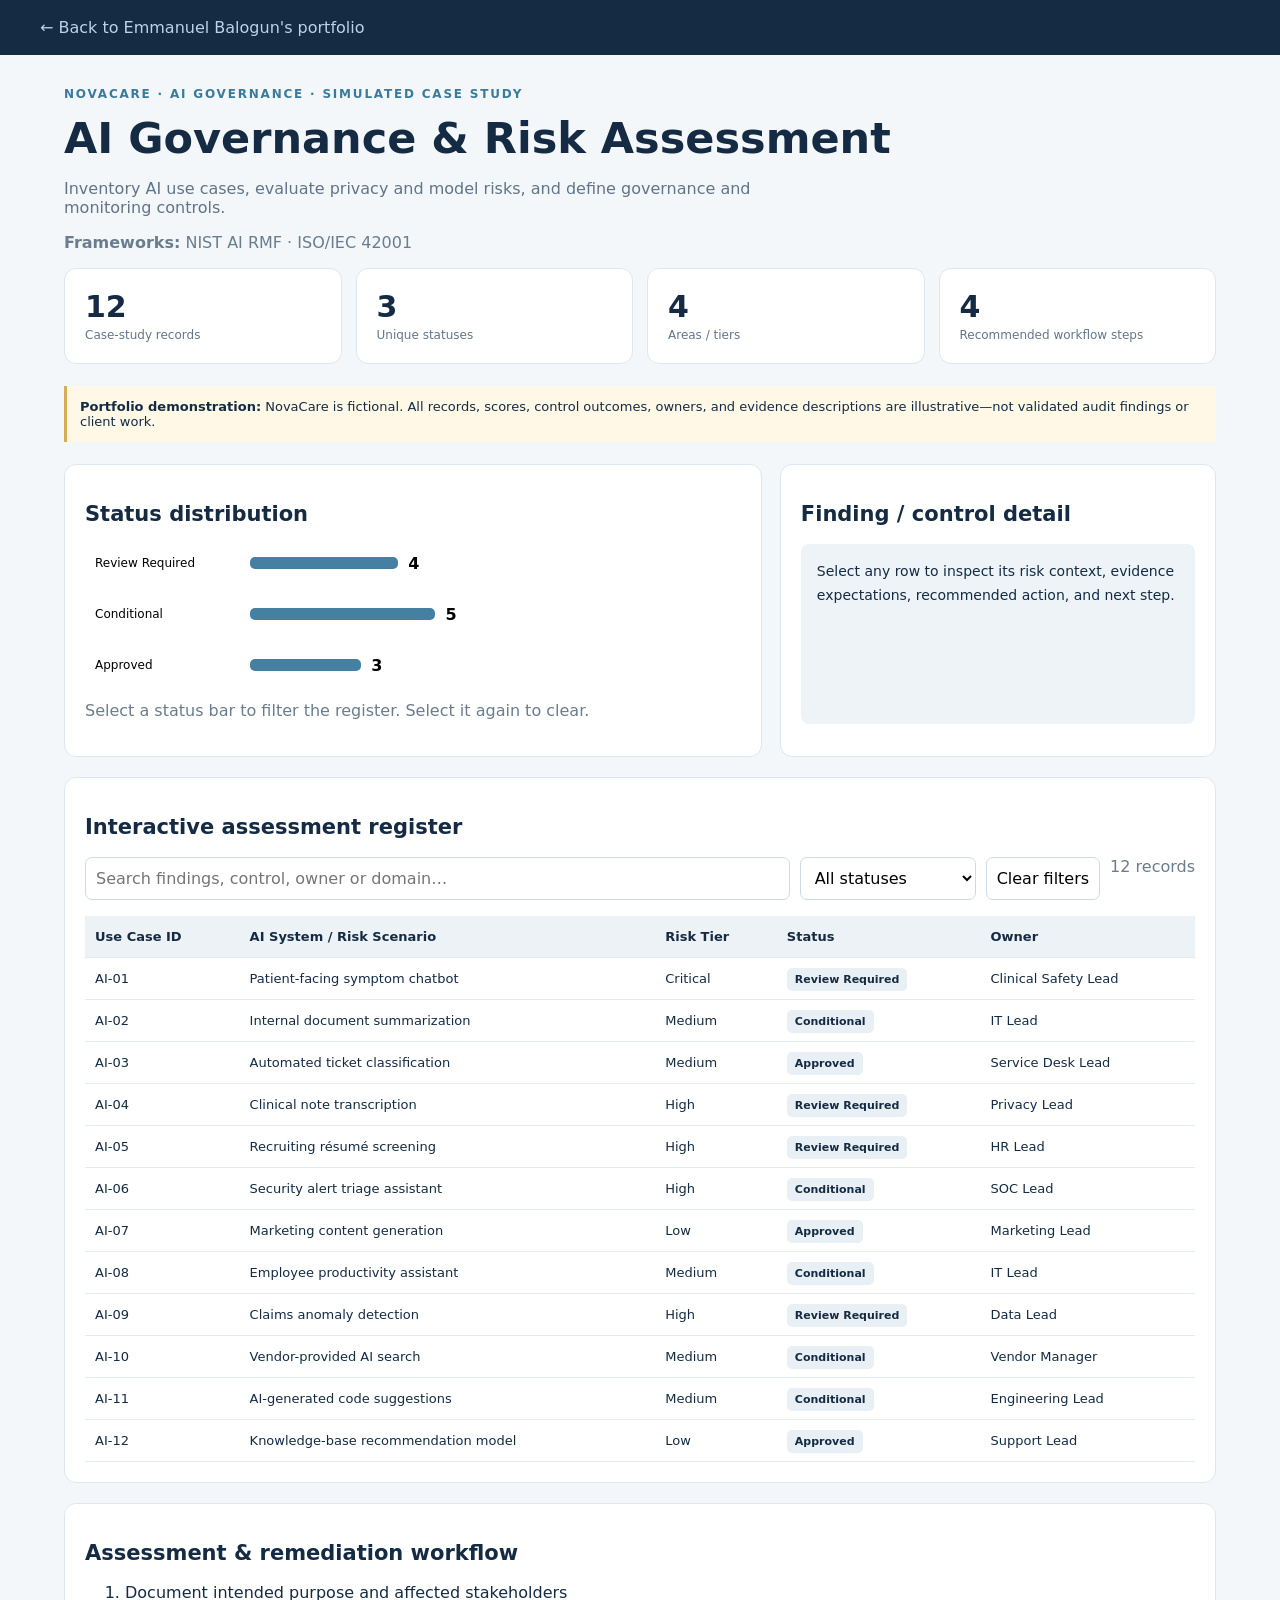
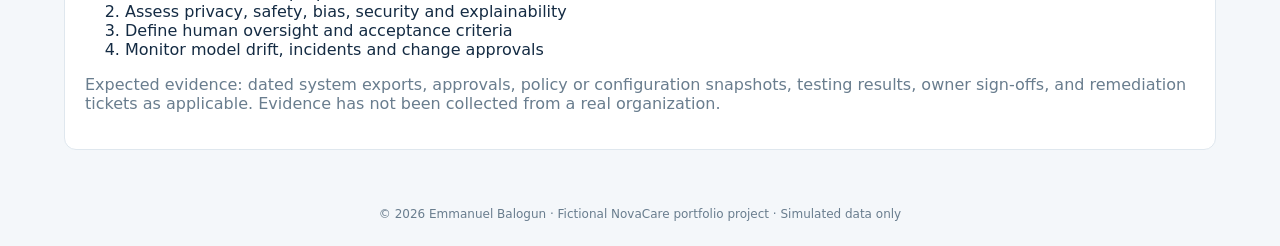
==== projects/ai-governance/index.html @ c5e665b7 "Add interactive NovaCare AI Governance & Risk Assessment case-study dashboard" ====
<!doctype html><html lang="en"><head><meta charset="utf-8"><meta name="viewport" content="width=device-width,initial-scale=1"><title>AI Governance &amp; Risk Assessment | NovaCare GRC</title><style>:root{font-family:system-ui,-apple-system,Segoe UI,sans-serif;color:#142b43;background:#f4f7fa}*{box-sizing:border-box}body{margin:0}header{background:#142b43;color:white;padding:18px max(24px,calc((100vw - 1200px)/2))}header a{color:#b8d4e8;text-decoration:none}main{max-width:1200px;margin:auto;padding:32px 24px}.eyebrow{color:#397b9c;font-size:12px;letter-spacing:.15em;font-weight:800}h1{font-size:clamp(28px,4vw,43px);margin:12px 0}h2{font-size:21px}.lead{color:#617488;max-width:750px}.grid{display:grid;grid-template-columns:repeat(4,1fr);gap:14px}.metric,.panel{background:white;border:1px solid #dfe7ee;border-radius:12px;padding:20px}.metric b{font-size:30px;display:block}.metric span{font-size:12px;color:#637689}.layout{display:grid;grid-template-columns:1.6fr 1fr;gap:18px;margin:20px 0}.toolbar{display:flex;flex-wrap:wrap;gap:10px;margin:16px 0}input,select,button{font:inherit;border:1px solid #cedae4;border-radius:7px;padding:10px;background:white}input{flex:1;min-width:200px}button{cursor:pointer}button:hover{background:#edf4f8}.bar{display:flex;align-items:center;gap:10px;margin:12px 0}.bar span{width:145px;font-size:12px}.bar i{height:12px;display:block;background:#457fa2;border-radius:5px}.detail{background:#edf3f7;padding:16px;border-radius:8px;min-height:180px;font-size:14px;line-height:1.7}.note{background:#fff8e7;border-left:3px solid #d7ac57;padding:13px;margin:22px 0;font-size:13px}table{width:100%;border-collapse:collapse;background:white;font-size:13px}td,th{padding:13px 10px;text-align:left;border-bottom:1px solid #e4ebf0}th{background:#edf2f6}tr{cursor:pointer}tr:hover{background:#f4f8fa}.tag{background:#e8eff5;padding:5px 8px;border-radius:5px;font-weight:650;font-size:11px}.muted{color:#697d8e}footer{text-align:center;padding:25px;color:#697d8e;font-size:12px}@media(max-width:850px){.layout{grid-template-columns:1fr}.grid{grid-template-columns:repeat(2,1fr)}table{display:block;overflow-x:auto}}</style></head><body><header><a href="../../">← Back to Emmanuel Balogun's portfolio</a></header><main><div class="eyebrow">NOVACARE · AI GOVERNANCE · SIMULATED CASE STUDY</div><h1>AI Governance &amp; Risk Assessment</h1><p class="lead">Inventory AI use cases, evaluate privacy and model risks, and define governance and monitoring controls.</p><p class="muted"><strong>Frameworks:</strong> NIST AI RMF · ISO/IEC 42001</p><div class="grid"><div class="metric"><b>12</b><span>Case-study records</span></div><div class="metric"><b id="countstatus">—</b><span>Unique statuses</span></div><div class="metric"><b>4</b><span>Areas / tiers</span></div><div class="metric"><b>4</b><span>Recommended workflow steps</span></div></div><div class="note"><strong>Portfolio demonstration:</strong> NovaCare is fictional. All records, scores, control outcomes, owners, and evidence descriptions are illustrative—not validated audit findings or client work.</div><div class="layout"><section class="panel"><h2>Status distribution</h2><div id="bars"></div><p class="muted">Select a status bar to filter the register. Select it again to clear.</p></section><section class="panel"><h2>Finding / control detail</h2><div class="detail" id="detail">Select any row to inspect its risk context, evidence expectations, recommended action, and next step.</div></section></div><section class="panel"><h2>Interactive assessment register</h2><div class="toolbar"><input id="search" aria-label="Search register" placeholder="Search findings, control, owner or domain…"><select id="status"><option value="">All statuses</option></select><button id="reset">Clear filters</button><span class="muted" id="count"></span></div><div style="overflow:auto"><table><thead><tr><th>Use Case ID</th><th>AI System / Risk Scenario</th><th>Risk Tier</th><th>Status</th><th>Owner</th></tr></thead><tbody id="rows"></tbody></table></div></section><section class="panel" style="margin-top:20px"><h2>Assessment & remediation workflow</h2><ol><li>Document intended purpose and affected stakeholders</li><li>Assess privacy, safety, bias, security and explainability</li><li>Define human oversight and acceptance criteria</li><li>Monitor model drift, incidents and change approvals</li></ol><p class="muted">Expected evidence: dated system exports, approvals, policy or configuration snapshots, testing results, owner sign-offs, and remediation tickets as applicable. Evidence has not been collected from a real organization.</p></section></main><footer>© 2026 Emmanuel Balogun · Fictional NovaCare portfolio project · Simulated data only</footer><script>const data=[["AI-01","Patient-facing symptom chatbot","Critical","Review Required","Clinical Safety Lead"],["AI-02","Internal document summarization","Medium","Conditional","IT Lead"],["AI-03","Automated ticket classification","Medium","Approved","Service Desk Lead"],["AI-04","Clinical note transcription","High","Review Required","Privacy Lead"],["AI-05","Recruiting résumé screening","High","Review Required","HR Lead"],["AI-06","Security alert triage assistant","High","Conditional","SOC Lead"],["AI-07","Marketing content generation","Low","Approved","Marketing Lead"],["AI-08","Employee productivity assistant","Medium","Conditional","IT Lead"],["AI-09","Claims anomaly detection","High","Review Required","Data Lead"],["AI-10","Vendor-provided AI search","Medium","Conditional","Vendor Manager"],["AI-11","AI-generated code suggestions","Medium","Conditional","Engineering Lead"],["AI-12","Knowledge-base recommendation model","Low","Approved","Support Lead"]];let active="";const statuses=[...new Set(data.map(r=>r[3]))];const sel=document.getElementById("status");statuses.forEach(s=>{let o=document.createElement("option");o.value=s;o.textContent=s;sel.appendChild(o)});document.getElementById("countstatus").textContent=statuses.length;function render(){let bars=document.getElementById("bars");bars.innerHTML="";statuses.forEach(s=>{let n=data.filter(r=>r[3]===s).length;let d=document.createElement("button");d.className="bar";d.style.cssText="border:0;width:100%;text-align:left;background:"+(active===s?"#e5f2fa":"transparent");d.innerHTML="<span>"+s+"</span><i style='width:"+Math.max(15,n/data.length*70)+"%'></i><strong>"+n+"</strong>";d.onclick=()=>{active=active===s?"":s;sel.value=active;render()};bars.appendChild(d)});let q=document.getElementById("search").value.toLowerCase(),status=sel.value;let filtered=data.filter(r=>(!status||r[3]===status)&&r.join(" ").toLowerCase().includes(q));const body=document.getElementById("rows");body.innerHTML="";filtered.forEach(r=>{let tr=document.createElement("tr");tr.innerHTML=r.map((v,i)=>"<td>"+(i===3?"<span class=tag>"+v+"</span>":v)+"</td>").join("");tr.onclick=()=>{document.getElementById("detail").innerHTML="<h3>"+r[0]+" · "+r[1]+"</h3><p><b>Domain / tier:</b> "+r[2]+"</p><p><b>Status:</b> "+r[3]+"</p><p><b>Accountable owner:</b> "+r[4]+"</p><p><b>Assessment focus:</b> Evaluate design and operating effectiveness, business impact, and remediation priority.</p><p><b>Expected evidence:</b> Approved records, system exports, test results and dated owner sign-off.</p><p><b>Next step:</b> Assign a documented corrective action, target date and validation test.</p>";document.getElementById("detail").scrollIntoView({behavior:"smooth",block:"center"})};body.appendChild(tr)});document.getElementById("count").textContent=filtered.length+" records"}sel.onchange=()=>{active=sel.value;render()};document.getElementById("search").oninput=render;document.getElementById("reset").onclick=()=>{active="";sel.value="";document.getElementById("search").value="";render()};render();</script></body></html>
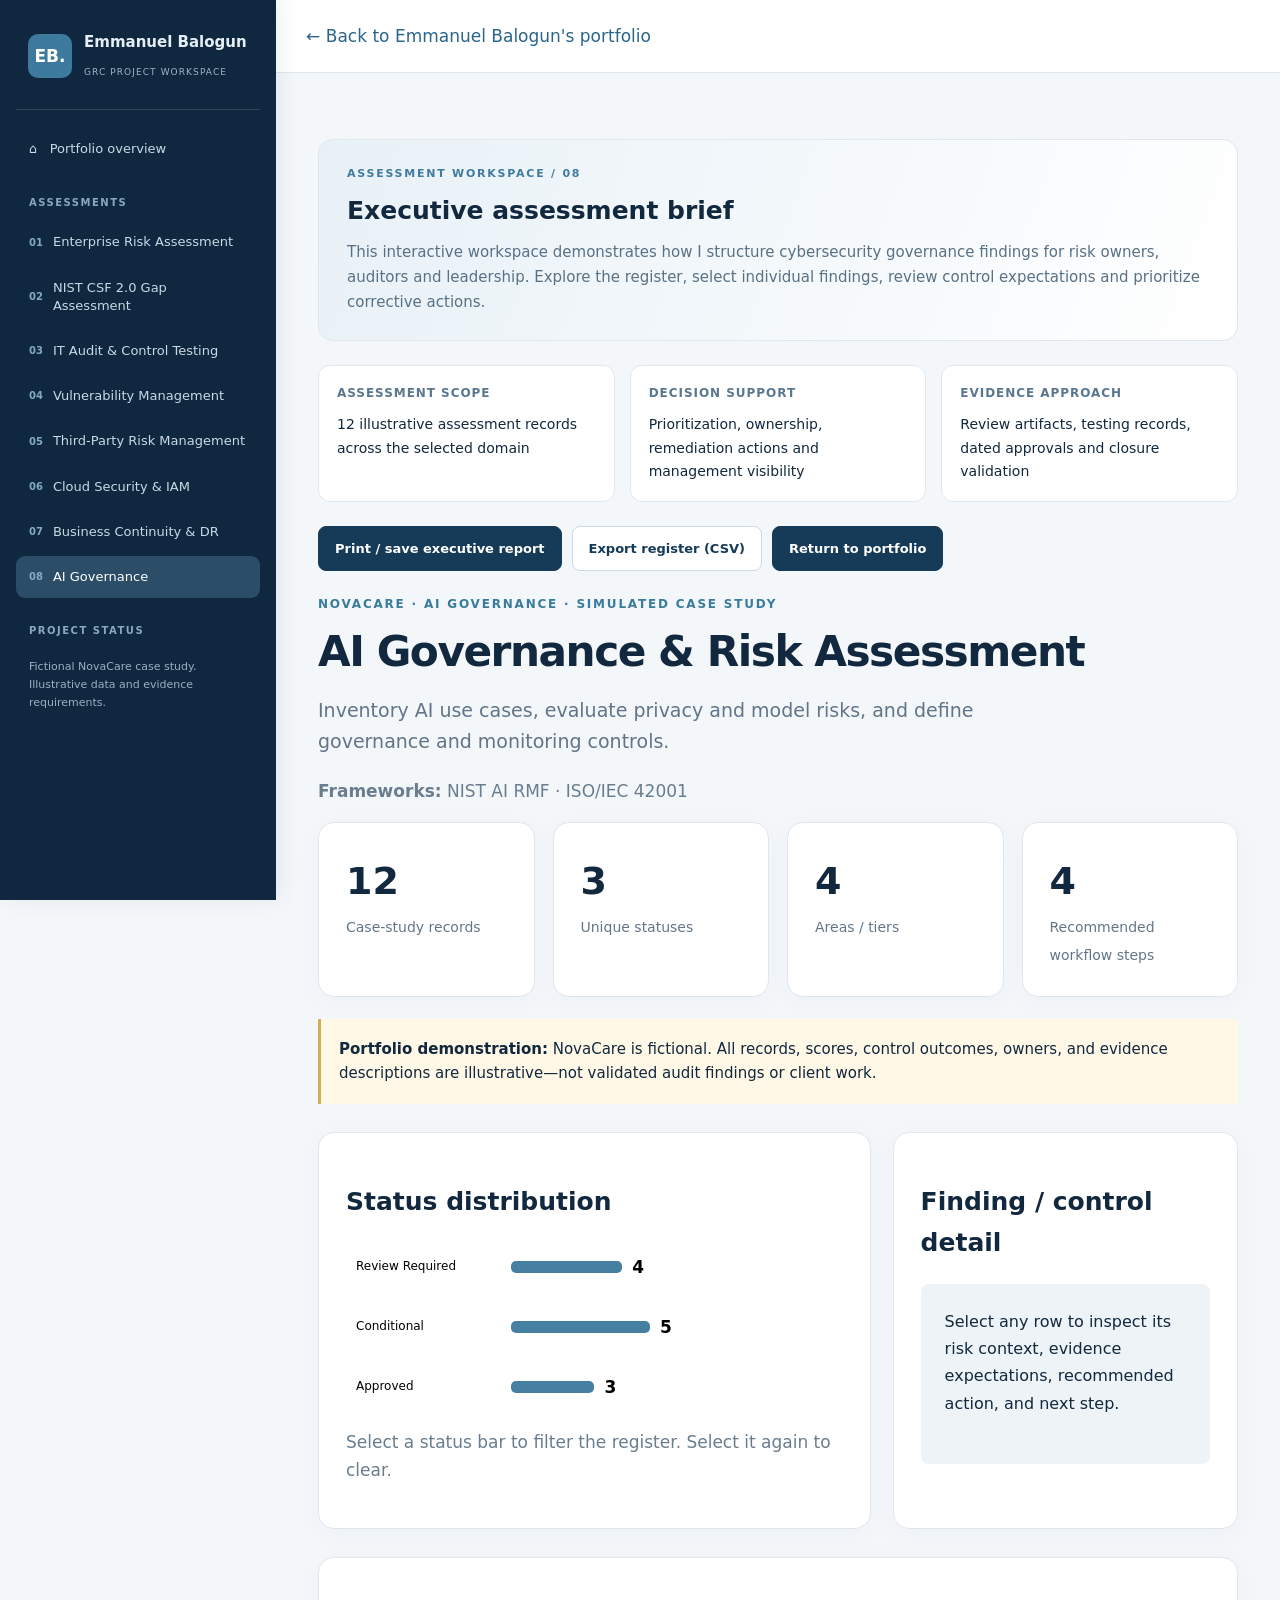
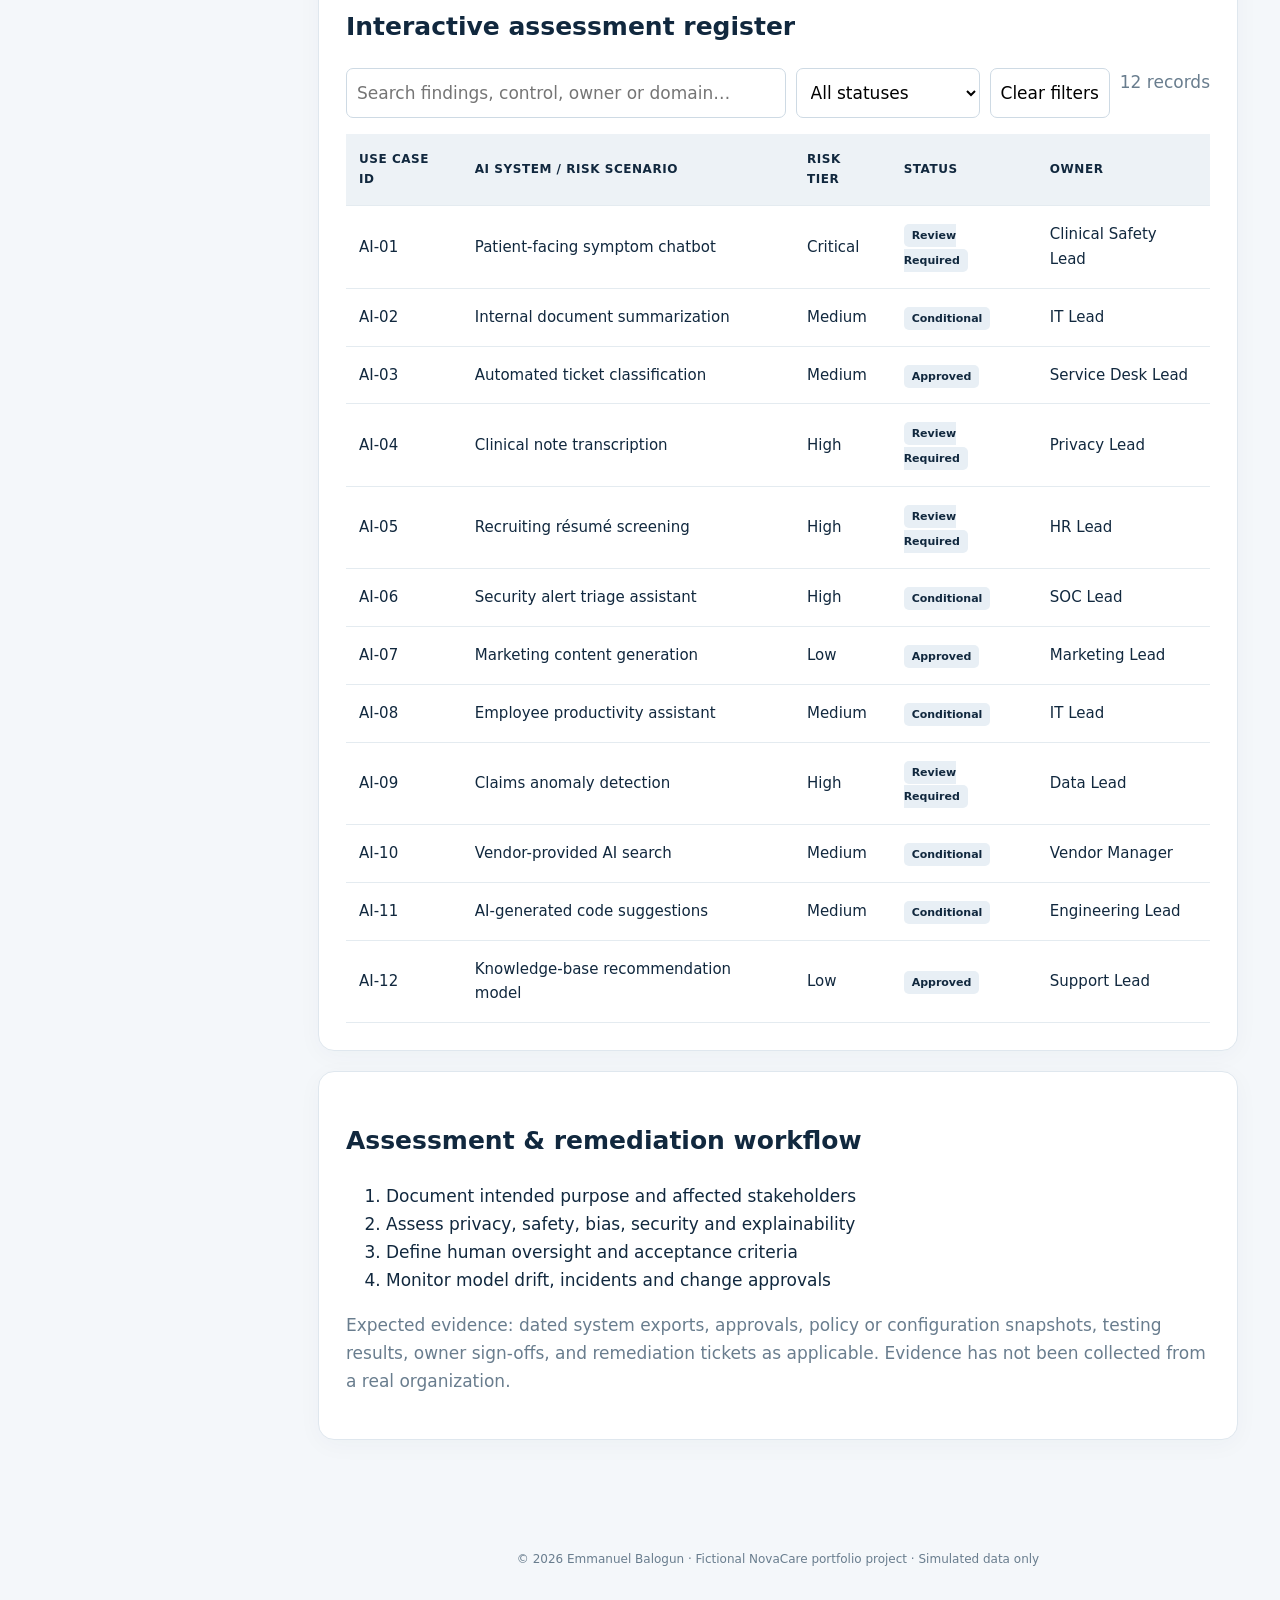
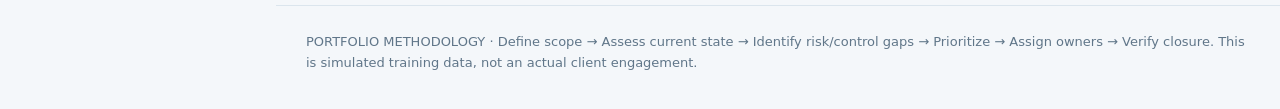
==== commit 9c75b17a: "Upgrade AI Governance with executive sidebar, reporting, and CSV export" ====
--- a/projects/ai-governance/index.html
+++ b/projects/ai-governance/index.html
@@ -1 +1 @@
-<!doctype html><html lang="en"><head><meta charset="utf-8"><meta name="viewport" content="width=device-width,initial-scale=1"><title>AI Governance &amp; Risk Assessment | NovaCare GRC</title><style>:root{font-family:system-ui,-apple-system,Segoe UI,sans-serif;color:#142b43;background:#f4f7fa}*{box-sizing:border-box}body{margin:0}header{background:#142b43;color:white;padding:18px max(24px,calc((100vw - 1200px)/2))}header a{color:#b8d4e8;text-decoration:none}main{max-width:1200px;margin:auto;padding:32px 24px}.eyebrow{color:#397b9c;font-size:12px;letter-spacing:.15em;font-weight:800}h1{font-size:clamp(28px,4vw,43px);margin:12px 0}h2{font-size:21px}.lead{color:#617488;max-width:750px}.grid{display:grid;grid-template-columns:repeat(4,1fr);gap:14px}.metric,.panel{background:white;border:1px solid #dfe7ee;border-radius:12px;padding:20px}.metric b{font-size:30px;display:block}.metric span{font-size:12px;color:#637689}.layout{display:grid;grid-template-columns:1.6fr 1fr;gap:18px;margin:20px 0}.toolbar{display:flex;flex-wrap:wrap;gap:10px;margin:16px 0}input,select,button{font:inherit;border:1px solid #cedae4;border-radius:7px;padding:10px;background:white}input{flex:1;min-width:200px}button{cursor:pointer}button:hover{background:#edf4f8}.bar{display:flex;align-items:center;gap:10px;margin:12px 0}.bar span{width:145px;font-size:12px}.bar i{height:12px;display:block;background:#457fa2;border-radius:5px}.detail{background:#edf3f7;padding:16px;border-radius:8px;min-height:180px;font-size:14px;line-height:1.7}.note{background:#fff8e7;border-left:3px solid #d7ac57;padding:13px;margin:22px 0;font-size:13px}table{width:100%;border-collapse:collapse;background:white;font-size:13px}td,th{padding:13px 10px;text-align:left;border-bottom:1px solid #e4ebf0}th{background:#edf2f6}tr{cursor:pointer}tr:hover{background:#f4f8fa}.tag{background:#e8eff5;padding:5px 8px;border-radius:5px;font-weight:650;font-size:11px}.muted{color:#697d8e}footer{text-align:center;padding:25px;color:#697d8e;font-size:12px}@media(max-width:850px){.layout{grid-template-columns:1fr}.grid{grid-template-columns:repeat(2,1fr)}table{display:block;overflow-x:auto}}</style></head><body><header><a href="../../">← Back to Emmanuel Balogun's portfolio</a></header><main><div class="eyebrow">NOVACARE · AI GOVERNANCE · SIMULATED CASE STUDY</div><h1>AI Governance &amp; Risk Assessment</h1><p class="lead">Inventory AI use cases, evaluate privacy and model risks, and define governance and monitoring controls.</p><p class="muted"><strong>Frameworks:</strong> NIST AI RMF · ISO/IEC 42001</p><div class="grid"><div class="metric"><b>12</b><span>Case-study records</span></div><div class="metric"><b id="countstatus">—</b><span>Unique statuses</span></div><div class="metric"><b>4</b><span>Areas / tiers</span></div><div class="metric"><b>4</b><span>Recommended workflow steps</span></div></div><div class="note"><strong>Portfolio demonstration:</strong> NovaCare is fictional. All records, scores, control outcomes, owners, and evidence descriptions are illustrative—not validated audit findings or client work.</div><div class="layout"><section class="panel"><h2>Status distribution</h2><div id="bars"></div><p class="muted">Select a status bar to filter the register. Select it again to clear.</p></section><section class="panel"><h2>Finding / control detail</h2><div class="detail" id="detail">Select any row to inspect its risk context, evidence expectations, recommended action, and next step.</div></section></div><section class="panel"><h2>Interactive assessment register</h2><div class="toolbar"><input id="search" aria-label="Search register" placeholder="Search findings, control, owner or domain…"><select id="status"><option value="">All statuses</option></select><button id="reset">Clear filters</button><span class="muted" id="count"></span></div><div style="overflow:auto"><table><thead><tr><th>Use Case ID</th><th>AI System / Risk Scenario</th><th>Risk Tier</th><th>Status</th><th>Owner</th></tr></thead><tbody id="rows"></tbody></table></div></section><section class="panel" style="margin-top:20px"><h2>Assessment & remediation workflow</h2><ol><li>Document intended purpose and affected stakeholders</li><li>Assess privacy, safety, bias, security and explainability</li><li>Define human oversight and acceptance criteria</li><li>Monitor model drift, incidents and change approvals</li></ol><p class="muted">Expected evidence: dated system exports, approvals, policy or configuration snapshots, testing results, owner sign-offs, and remediation tickets as applicable. Evidence has not been collected from a real organization.</p></section></main><footer>© 2026 Emmanuel Balogun · Fictional NovaCare portfolio project · Simulated data only</footer><script>const data=[["AI-01","Patient-facing symptom chatbot","Critical","Review Required","Clinical Safety Lead"],["AI-02","Internal document summarization","Medium","Conditional","IT Lead"],["AI-03","Automated ticket classification","Medium","Approved","Service Desk Lead"],["AI-04","Clinical note transcription","High","Review Required","Privacy Lead"],["AI-05","Recruiting résumé screening","High","Review Required","HR Lead"],["AI-06","Security alert triage assistant","High","Conditional","SOC Lead"],["AI-07","Marketing content generation","Low","Approved","Marketing Lead"],["AI-08","Employee productivity assistant","Medium","Conditional","IT Lead"],["AI-09","Claims anomaly detection","High","Review Required","Data Lead"],["AI-10","Vendor-provided AI search","Medium","Conditional","Vendor Manager"],["AI-11","AI-generated code suggestions","Medium","Conditional","Engineering Lead"],["AI-12","Knowledge-base recommendation model","Low","Approved","Support Lead"]];let active="";const statuses=[...new Set(data.map(r=>r[3]))];const sel=document.getElementById("status");statuses.forEach(s=>{let o=document.createElement("option");o.value=s;o.textContent=s;sel.appendChild(o)});document.getElementById("countstatus").textContent=statuses.length;function render(){let bars=document.getElementById("bars");bars.innerHTML="";statuses.forEach(s=>{let n=data.filter(r=>r[3]===s).length;let d=document.createElement("button");d.className="bar";d.style.cssText="border:0;width:100%;text-align:left;background:"+(active===s?"#e5f2fa":"transparent");d.innerHTML="<span>"+s+"</span><i style='width:"+Math.max(15,n/data.length*70)+"%'></i><strong>"+n+"</strong>";d.onclick=()=>{active=active===s?"":s;sel.value=active;render()};bars.appendChild(d)});let q=document.getElementById("search").value.toLowerCase(),status=sel.value;let filtered=data.filter(r=>(!status||r[3]===status)&&r.join(" ").toLowerCase().includes(q));const body=document.getElementById("rows");body.innerHTML="";filtered.forEach(r=>{let tr=document.createElement("tr");tr.innerHTML=r.map((v,i)=>"<td>"+(i===3?"<span class=tag>"+v+"</span>":v)+"</td>").join("");tr.onclick=()=>{document.getElementById("detail").innerHTML="<h3>"+r[0]+" · "+r[1]+"</h3><p><b>Domain / tier:</b> "+r[2]+"</p><p><b>Status:</b> "+r[3]+"</p><p><b>Accountable owner:</b> "+r[4]+"</p><p><b>Assessment focus:</b> Evaluate design and operating effectiveness, business impact, and remediation priority.</p><p><b>Expected evidence:</b> Approved records, system exports, test results and dated owner sign-off.</p><p><b>Next step:</b> Assign a documented corrective action, target date and validation test.</p>";document.getElementById("detail").scrollIntoView({behavior:"smooth",block:"center"})};body.appendChild(tr)});document.getElementById("count").textContent=filtered.length+" records"}sel.onchange=()=>{active=sel.value;render()};document.getElementById("search").oninput=render;document.getElementById("reset").onclick=()=>{active="";sel.value="";document.getElementById("search").value="";render()};render();</script></body></html>+<!doctype html><html lang="en"><head><meta charset="utf-8"><meta name="viewport" content="width=device-width,initial-scale=1"><title>AI Governance &amp; Risk Assessment | NovaCare GRC</title><style>:root{font-family:system-ui,-apple-system,Segoe UI,sans-serif;color:#142b43;background:#f4f7fa}*{box-sizing:border-box}body{margin:0}header{background:#142b43;color:white;padding:18px max(24px,calc((100vw - 1200px)/2))}header a{color:#b8d4e8;text-decoration:none}main{max-width:1200px;margin:auto;padding:32px 24px}.eyebrow{color:#397b9c;font-size:12px;letter-spacing:.15em;font-weight:800}h1{font-size:clamp(28px,4vw,43px);margin:12px 0}h2{font-size:21px}.lead{color:#617488;max-width:750px}.grid{display:grid;grid-template-columns:repeat(4,1fr);gap:14px}.metric,.panel{background:white;border:1px solid #dfe7ee;border-radius:12px;padding:20px}.metric b{font-size:30px;display:block}.metric span{font-size:12px;color:#637689}.layout{display:grid;grid-template-columns:1.6fr 1fr;gap:18px;margin:20px 0}.toolbar{display:flex;flex-wrap:wrap;gap:10px;margin:16px 0}input,select,button{font:inherit;border:1px solid #cedae4;border-radius:7px;padding:10px;background:white}input{flex:1;min-width:200px}button{cursor:pointer}button:hover{background:#edf4f8}.bar{display:flex;align-items:center;gap:10px;margin:12px 0}.bar span{width:145px;font-size:12px}.bar i{height:12px;display:block;background:#457fa2;border-radius:5px}.detail{background:#edf3f7;padding:16px;border-radius:8px;min-height:180px;font-size:14px;line-height:1.7}.note{background:#fff8e7;border-left:3px solid #d7ac57;padding:13px;margin:22px 0;font-size:13px}table{width:100%;border-collapse:collapse;background:white;font-size:13px}td,th{padding:13px 10px;text-align:left;border-bottom:1px solid #e4ebf0}th{background:#edf2f6}tr{cursor:pointer}tr:hover{background:#f4f8fa}.tag{background:#e8eff5;padding:5px 8px;border-radius:5px;font-weight:650;font-size:11px}.muted{color:#697d8e}footer{text-align:center;padding:25px;color:#697d8e;font-size:12px}@media(max-width:850px){.layout{grid-template-columns:1fr}.grid{grid-template-columns:repeat(2,1fr)}table{display:block;overflow-x:auto}}</style><style id="executive-upgrade">:root{--ink:#11283e;--slate:#657a8b}body{font-size:17px!important;line-height:1.65!important;padding-left:276px!important;background:#f4f7fa!important;color:var(--ink)!important}header{padding:22px 3%!important;background:#fff!important;color:#24425b!important;border-bottom:1px solid #dce6ed!important}header a{color:#2b658b!important}main{max-width:1540px!important;padding:42px 42px 85px!important}h1{font-size:clamp(37px,3.3vw,56px)!important;letter-spacing:-.035em;line-height:1.16!important}h2{font-size:25px!important}.lead{font-size:19px!important}.metric,.panel{border-radius:16px!important;box-shadow:0 5px 24px #1b385009!important;padding:27px!important}.metric b{font-size:38px!important}.metric span{font-size:14px!important}.grid{gap:18px!important}.layout{gap:22px!important;margin:28px 0!important}table{font-size:15px!important}td,th{padding:16px 13px!important}th{font-size:12px!important;letter-spacing:.045em;text-transform:uppercase}.detail{font-size:16px!important;padding:24px!important}.note{padding:18px!important;font-size:15px!important}.executive-nav{position:fixed;top:0;left:0;bottom:0;width:276px;background:#10283f;color:#e6eef5;z-index:50;padding:26px 16px;overflow-y:auto;box-shadow:5px 0 20px #122c4112}.nav-head{display:flex;align-items:center;gap:12px;padding:4px 12px 26px;border-bottom:1px solid #ffffff22;margin-bottom:18px}.nav-logo{display:grid;place-items:center;width:44px;height:44px;border-radius:10px;background:#3e799e;color:white;font-weight:800}.nav-head b{font-size:15px;display:block}.nav-head small{font-size:9px;letter-spacing:.12em;color:#9eb4c7}.executive-nav a{display:flex;gap:10px;align-items:center;color:#c8d9e5!important;text-decoration:none;padding:12px 13px;border-radius:9px;font-size:13px;line-height:1.4;margin:3px 0}.executive-nav a:hover,.executive-nav a.current{background:#2b4d68;color:white!important}.nav-num{font-size:10px;color:#83aac4;font-weight:750}.nav-group{font-size:10px;letter-spacing:.15em;color:#88a8bf;font-weight:750;padding:22px 13px 7px}.nav-disclosure{font-size:11px;color:#98b0c2;padding:0 13px}.executive-tools{display:flex;gap:10px;flex-wrap:wrap;align-items:center;margin:24px 0}.executive-tools button,.executive-tools a{background:#153b59;color:white;border:1px solid #153b59;padding:11px 16px;border-radius:8px;text-decoration:none;font-size:13px;font-weight:700;cursor:pointer}.executive-tools button.secondary{background:white;color:#153b59;border-color:#cbd9e3}.executive-intro{background:linear-gradient(110deg,#e8f1f7,#fff);border:1px solid #dce7ee;padding:25px 28px;border-radius:15px;margin:24px 0}.executive-intro h2{margin:0 0 9px!important}.executive-intro p{margin:0;color:#587185;font-size:15px}.executive-summary{display:grid;grid-template-columns:repeat(3,minmax(0,1fr));gap:15px;margin:22px 0}.executive-summary>div{background:#fff;border:1px solid #dfe8ef;border-radius:12px;padding:18px}.executive-summary strong{display:block;font-size:12px;color:#5a7790;text-transform:uppercase;letter-spacing:.08em}.executive-summary p{font-size:14px;margin:10px 0 0}.executive-footer{font-size:13px;color:#607689;margin-top:30px;border-top:1px solid #dbe5ed;padding-top:25px}@media(max-width:1050px){body{padding-left:0!important}.executive-nav{position:relative;width:100%;height:auto;max-height:260px;padding:12px 20px}.executive-nav a{display:inline-flex;width:auto;margin:4px}.nav-head{padding:6px 0 12px}.nav-group,.nav-disclosure{display:none}main{padding:28px 22px 55px!important}}@media(max-width:650px){.executive-summary{grid-template-columns:1fr}.executive-nav{max-height:200px}.metric b{font-size:29px!important}.grid{grid-template-columns:repeat(2,1fr)!important}main{padding:20px 14px 45px!important}}</style></head><body><aside class="executive-nav"><div class="nav-head"><span class="nav-logo">EB.</span><div><b>Emmanuel Balogun</b><small>GRC PROJECT WORKSPACE</small></div></div><a href="../../">⌂ &nbsp; Portfolio overview</a><div class="nav-group">ASSESSMENTS</div><a class="" href="../risk-assessment/"><span class="nav-num">01</span> Enterprise Risk Assessment</a><a class="" href="../gap-assessment/"><span class="nav-num">02</span> NIST CSF 2.0 Gap Assessment</a><a class="" href="../it-audit/"><span class="nav-num">03</span> IT Audit & Control Testing</a><a class="" href="../vulnerability-management/"><span class="nav-num">04</span> Vulnerability Management</a><a class="" href="../third-party-risk/"><span class="nav-num">05</span> Third-Party Risk Management</a><a class="" href="../cloud-iam/"><span class="nav-num">06</span> Cloud Security & IAM</a><a class="" href="../business-continuity/"><span class="nav-num">07</span> Business Continuity & DR</a><a class="current" href="../ai-governance/"><span class="nav-num">08</span> AI Governance</a><div class="nav-group">PROJECT STATUS</div><p class="nav-disclosure">Fictional NovaCare case study. Illustrative data and evidence requirements.</p></aside><header><a href="../../">← Back to Emmanuel Balogun's portfolio</a></header><main><div class="executive-intro"><div style="font-size:11px;letter-spacing:.16em;color:#3e7b9e;font-weight:800;margin-bottom:7px">ASSESSMENT WORKSPACE / 08</div><h2>Executive assessment brief</h2><p>This interactive workspace demonstrates how I structure cybersecurity governance findings for risk owners, auditors and leadership. Explore the register, select individual findings, review control expectations and prioritize corrective actions.</p></div><div class="executive-summary"><div><strong>Assessment scope</strong><p>12 illustrative assessment records across the selected domain</p></div><div><strong>Decision support</strong><p>Prioritization, ownership, remediation actions and management visibility</p></div><div><strong>Evidence approach</strong><p>Review artifacts, testing records, dated approvals and closure validation</p></div></div><div class="executive-tools"><button onclick="window.print()">Print / save executive report</button><button class="secondary" onclick="exportWorkspace()">Export register (CSV)</button><a href="../../">Return to portfolio</a></div><div class="eyebrow">NOVACARE · AI GOVERNANCE · SIMULATED CASE STUDY</div><h1>AI Governance &amp; Risk Assessment</h1><p class="lead">Inventory AI use cases, evaluate privacy and model risks, and define governance and monitoring controls.</p><p class="muted"><strong>Frameworks:</strong> NIST AI RMF · ISO/IEC 42001</p><div class="grid"><div class="metric"><b>12</b><span>Case-study records</span></div><div class="metric"><b id="countstatus">—</b><span>Unique statuses</span></div><div class="metric"><b>4</b><span>Areas / tiers</span></div><div class="metric"><b>4</b><span>Recommended workflow steps</span></div></div><div class="note"><strong>Portfolio demonstration:</strong> NovaCare is fictional. All records, scores, control outcomes, owners, and evidence descriptions are illustrative—not validated audit findings or client work.</div><div class="layout"><section class="panel"><h2>Status distribution</h2><div id="bars"></div><p class="muted">Select a status bar to filter the register. Select it again to clear.</p></section><section class="panel"><h2>Finding / control detail</h2><div class="detail" id="detail">Select any row to inspect its risk context, evidence expectations, recommended action, and next step.</div></section></div><section class="panel"><h2>Interactive assessment register</h2><div class="toolbar"><input id="search" aria-label="Search register" placeholder="Search findings, control, owner or domain…"><select id="status"><option value="">All statuses</option></select><button id="reset">Clear filters</button><span class="muted" id="count"></span></div><div style="overflow:auto"><table><thead><tr><th>Use Case ID</th><th>AI System / Risk Scenario</th><th>Risk Tier</th><th>Status</th><th>Owner</th></tr></thead><tbody id="rows"></tbody></table></div></section><section class="panel" style="margin-top:20px"><h2>Assessment & remediation workflow</h2><ol><li>Document intended purpose and affected stakeholders</li><li>Assess privacy, safety, bias, security and explainability</li><li>Define human oversight and acceptance criteria</li><li>Monitor model drift, incidents and change approvals</li></ol><p class="muted">Expected evidence: dated system exports, approvals, policy or configuration snapshots, testing results, owner sign-offs, and remediation tickets as applicable. Evidence has not been collected from a real organization.</p></section></main><footer>© 2026 Emmanuel Balogun · Fictional NovaCare portfolio project · Simulated data only</footer><script>const data=[["AI-01","Patient-facing symptom chatbot","Critical","Review Required","Clinical Safety Lead"],["AI-02","Internal document summarization","Medium","Conditional","IT Lead"],["AI-03","Automated ticket classification","Medium","Approved","Service Desk Lead"],["AI-04","Clinical note transcription","High","Review Required","Privacy Lead"],["AI-05","Recruiting résumé screening","High","Review Required","HR Lead"],["AI-06","Security alert triage assistant","High","Conditional","SOC Lead"],["AI-07","Marketing content generation","Low","Approved","Marketing Lead"],["AI-08","Employee productivity assistant","Medium","Conditional","IT Lead"],["AI-09","Claims anomaly detection","High","Review Required","Data Lead"],["AI-10","Vendor-provided AI search","Medium","Conditional","Vendor Manager"],["AI-11","AI-generated code suggestions","Medium","Conditional","Engineering Lead"],["AI-12","Knowledge-base recommendation model","Low","Approved","Support Lead"]];let active="";const statuses=[...new Set(data.map(r=>r[3]))];const sel=document.getElementById("status");statuses.forEach(s=>{let o=document.createElement("option");o.value=s;o.textContent=s;sel.appendChild(o)});document.getElementById("countstatus").textContent=statuses.length;function render(){let bars=document.getElementById("bars");bars.innerHTML="";statuses.forEach(s=>{let n=data.filter(r=>r[3]===s).length;let d=document.createElement("button");d.className="bar";d.style.cssText="border:0;width:100%;text-align:left;background:"+(active===s?"#e5f2fa":"transparent");d.innerHTML="<span>"+s+"</span><i style='width:"+Math.max(15,n/data.length*70)+"%'></i><strong>"+n+"</strong>";d.onclick=()=>{active=active===s?"":s;sel.value=active;render()};bars.appendChild(d)});let q=document.getElementById("search").value.toLowerCase(),status=sel.value;let filtered=data.filter(r=>(!status||r[3]===status)&&r.join(" ").toLowerCase().includes(q));const body=document.getElementById("rows");body.innerHTML="";filtered.forEach(r=>{let tr=document.createElement("tr");tr.innerHTML=r.map((v,i)=>"<td>"+(i===3?"<span class=tag>"+v+"</span>":v)+"</td>").join("");tr.onclick=()=>{document.getElementById("detail").innerHTML="<h3>"+r[0]+" · "+r[1]+"</h3><p><b>Domain / tier:</b> "+r[2]+"</p><p><b>Status:</b> "+r[3]+"</p><p><b>Accountable owner:</b> "+r[4]+"</p><p><b>Assessment focus:</b> Evaluate design and operating effectiveness, business impact, and remediation priority.</p><p><b>Expected evidence:</b> Approved records, system exports, test results and dated owner sign-off.</p><p><b>Next step:</b> Assign a documented corrective action, target date and validation test.</p>";document.getElementById("detail").scrollIntoView({behavior:"smooth",block:"center"})};body.appendChild(tr)});document.getElementById("count").textContent=filtered.length+" records"}sel.onchange=()=>{active=sel.value;render()};document.getElementById("search").oninput=render;document.getElementById("reset").onclick=()=>{active="";sel.value="";document.getElementById("search").value="";render()};render();</script><div class="executive-footer" style="max-width:1300px;margin:10px auto 35px;padding-left:30px;padding-right:30px">PORTFOLIO METHODOLOGY · Define scope → Assess current state → Identify risk/control gaps → Prioritize → Assign owners → Verify closure. This is simulated training data, not an actual client engagement.</div><script id="export-tools">function exportWorkspace(){let table=document.querySelector("table");if(!table){alert("No visible register found");return}let rows=[...table.querySelectorAll("tr")].map(row=>[...row.querySelectorAll("th,td")].map(c=>'"'+c.innerText.trim().replace(/"/g,'""')+'"').join(","));let blob=new Blob([rows.join("\r\n")],{type:"text/csv;charset=utf-8"});let a=document.createElement("a");a.href=URL.createObjectURL(blob);a.download="ai-governance-register.csv";document.body.appendChild(a);a.click();setTimeout(()=>URL.revokeObjectURL(a.href),2000);a.remove()}</script></body></html>
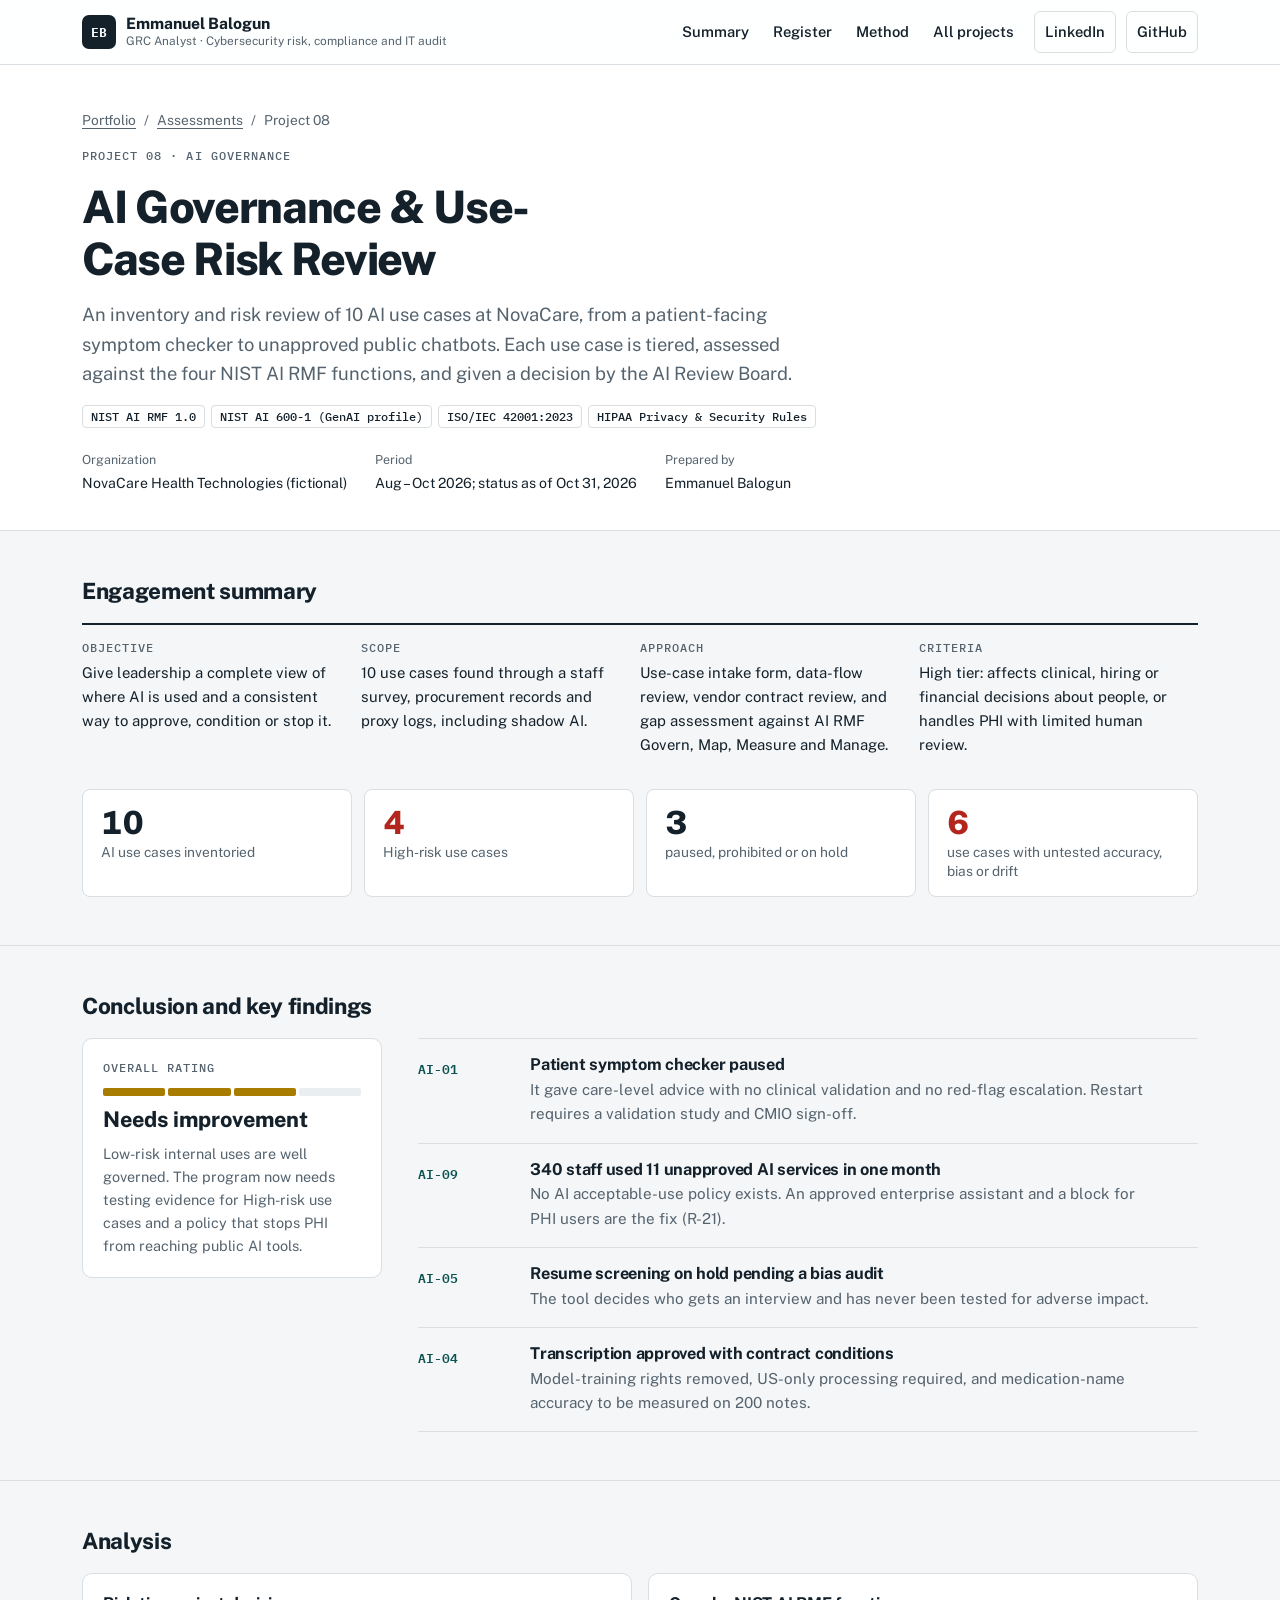
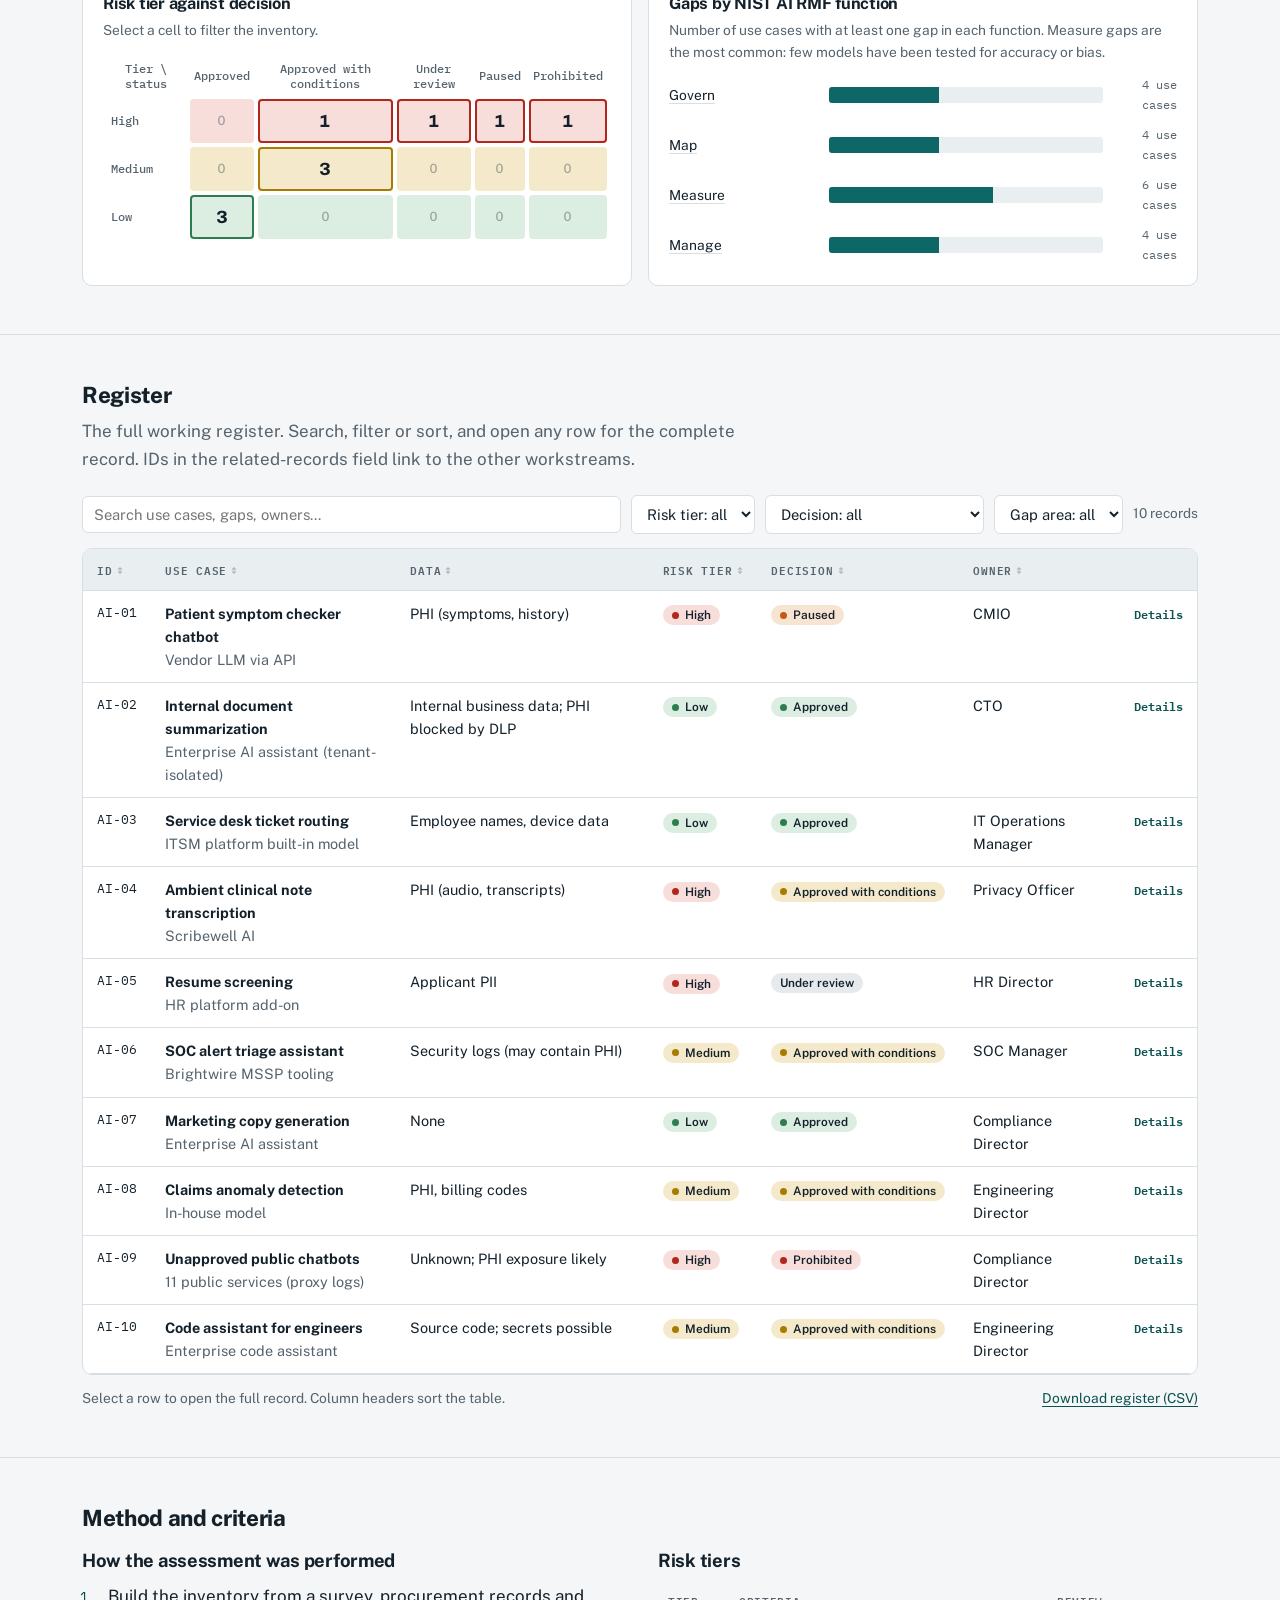
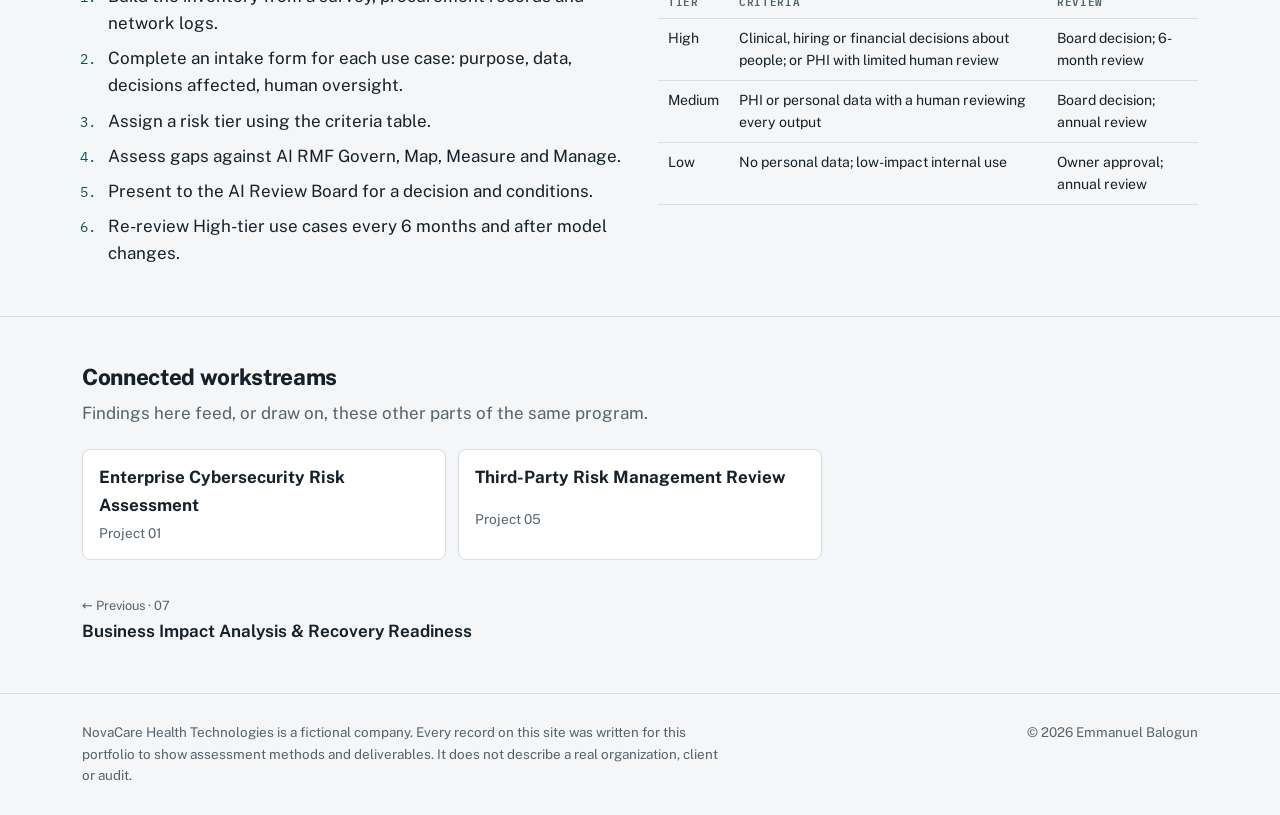
==== commit aa6e40d8: "Add files via upload" ====
--- a/projects/ai-governance/index.html
+++ b/projects/ai-governance/index.html
@@ -1 +1,90 @@
-<!doctype html><html lang="en"><head><meta charset="utf-8"><meta name="viewport" content="width=device-width,initial-scale=1"><title>AI Governance &amp; Risk Assessment | NovaCare GRC</title><style>:root{font-family:system-ui,-apple-system,Segoe UI,sans-serif;color:#142b43;background:#f4f7fa}*{box-sizing:border-box}body{margin:0}header{background:#142b43;color:white;padding:18px max(24px,calc((100vw - 1200px)/2))}header a{color:#b8d4e8;text-decoration:none}main{max-width:1200px;margin:auto;padding:32px 24px}.eyebrow{color:#397b9c;font-size:12px;letter-spacing:.15em;font-weight:800}h1{font-size:clamp(28px,4vw,43px);margin:12px 0}h2{font-size:21px}.lead{color:#617488;max-width:750px}.grid{display:grid;grid-template-columns:repeat(4,1fr);gap:14px}.metric,.panel{background:white;border:1px solid #dfe7ee;border-radius:12px;padding:20px}.metric b{font-size:30px;display:block}.metric span{font-size:12px;color:#637689}.layout{display:grid;grid-template-columns:1.6fr 1fr;gap:18px;margin:20px 0}.toolbar{display:flex;flex-wrap:wrap;gap:10px;margin:16px 0}input,select,button{font:inherit;border:1px solid #cedae4;border-radius:7px;padding:10px;background:white}input{flex:1;min-width:200px}button{cursor:pointer}button:hover{background:#edf4f8}.bar{display:flex;align-items:center;gap:10px;margin:12px 0}.bar span{width:145px;font-size:12px}.bar i{height:12px;display:block;background:#457fa2;border-radius:5px}.detail{background:#edf3f7;padding:16px;border-radius:8px;min-height:180px;font-size:14px;line-height:1.7}.note{background:#fff8e7;border-left:3px solid #d7ac57;padding:13px;margin:22px 0;font-size:13px}table{width:100%;border-collapse:collapse;background:white;font-size:13px}td,th{padding:13px 10px;text-align:left;border-bottom:1px solid #e4ebf0}th{background:#edf2f6}tr{cursor:pointer}tr:hover{background:#f4f8fa}.tag{background:#e8eff5;padding:5px 8px;border-radius:5px;font-weight:650;font-size:11px}.muted{color:#697d8e}footer{text-align:center;padding:25px;color:#697d8e;font-size:12px}@media(max-width:850px){.layout{grid-template-columns:1fr}.grid{grid-template-columns:repeat(2,1fr)}table{display:block;overflow-x:auto}}</style><style id="executive-upgrade">:root{--ink:#11283e;--slate:#657a8b}body{font-size:17px!important;line-height:1.65!important;padding-left:276px!important;background:#f4f7fa!important;color:var(--ink)!important}header{padding:22px 3%!important;background:#fff!important;color:#24425b!important;border-bottom:1px solid #dce6ed!important}header a{color:#2b658b!important}main{max-width:1540px!important;padding:42px 42px 85px!important}h1{font-size:clamp(37px,3.3vw,56px)!important;letter-spacing:-.035em;line-height:1.16!important}h2{font-size:25px!important}.lead{font-size:19px!important}.metric,.panel{border-radius:16px!important;box-shadow:0 5px 24px #1b385009!important;padding:27px!important}.metric b{font-size:38px!important}.metric span{font-size:14px!important}.grid{gap:18px!important}.layout{gap:22px!important;margin:28px 0!important}table{font-size:15px!important}td,th{padding:16px 13px!important}th{font-size:12px!important;letter-spacing:.045em;text-transform:uppercase}.detail{font-size:16px!important;padding:24px!important}.note{padding:18px!important;font-size:15px!important}.executive-nav{position:fixed;top:0;left:0;bottom:0;width:276px;background:#10283f;color:#e6eef5;z-index:50;padding:26px 16px;overflow-y:auto;box-shadow:5px 0 20px #122c4112}.nav-head{display:flex;align-items:center;gap:12px;padding:4px 12px 26px;border-bottom:1px solid #ffffff22;margin-bottom:18px}.nav-logo{display:grid;place-items:center;width:44px;height:44px;border-radius:10px;background:#3e799e;color:white;font-weight:800}.nav-head b{font-size:15px;display:block}.nav-head small{font-size:9px;letter-spacing:.12em;color:#9eb4c7}.executive-nav a{display:flex;gap:10px;align-items:center;color:#c8d9e5!important;text-decoration:none;padding:12px 13px;border-radius:9px;font-size:13px;line-height:1.4;margin:3px 0}.executive-nav a:hover,.executive-nav a.current{background:#2b4d68;color:white!important}.nav-num{font-size:10px;color:#83aac4;font-weight:750}.nav-group{font-size:10px;letter-spacing:.15em;color:#88a8bf;font-weight:750;padding:22px 13px 7px}.nav-disclosure{font-size:11px;color:#98b0c2;padding:0 13px}.executive-tools{display:flex;gap:10px;flex-wrap:wrap;align-items:center;margin:24px 0}.executive-tools button,.executive-tools a{background:#153b59;color:white;border:1px solid #153b59;padding:11px 16px;border-radius:8px;text-decoration:none;font-size:13px;font-weight:700;cursor:pointer}.executive-tools button.secondary{background:white;color:#153b59;border-color:#cbd9e3}.executive-intro{background:linear-gradient(110deg,#e8f1f7,#fff);border:1px solid #dce7ee;padding:25px 28px;border-radius:15px;margin:24px 0}.executive-intro h2{margin:0 0 9px!important}.executive-intro p{margin:0;color:#587185;font-size:15px}.executive-summary{display:grid;grid-template-columns:repeat(3,minmax(0,1fr));gap:15px;margin:22px 0}.executive-summary>div{background:#fff;border:1px solid #dfe8ef;border-radius:12px;padding:18px}.executive-summary strong{display:block;font-size:12px;color:#5a7790;text-transform:uppercase;letter-spacing:.08em}.executive-summary p{font-size:14px;margin:10px 0 0}.executive-footer{font-size:13px;color:#607689;margin-top:30px;border-top:1px solid #dbe5ed;padding-top:25px}@media(max-width:1050px){body{padding-left:0!important}.executive-nav{position:relative;width:100%;height:auto;max-height:260px;padding:12px 20px}.executive-nav a{display:inline-flex;width:auto;margin:4px}.nav-head{padding:6px 0 12px}.nav-group,.nav-disclosure{display:none}main{padding:28px 22px 55px!important}}@media(max-width:650px){.executive-summary{grid-template-columns:1fr}.executive-nav{max-height:200px}.metric b{font-size:29px!important}.grid{grid-template-columns:repeat(2,1fr)!important}main{padding:20px 14px 45px!important}}</style></head><body><aside class="executive-nav"><div class="nav-head"><span class="nav-logo">EB.</span><div><b>Emmanuel Balogun</b><small>GRC PROJECT WORKSPACE</small></div></div><a href="../../">⌂ &nbsp; Portfolio overview</a><div class="nav-group">ASSESSMENTS</div><a class="" href="../risk-assessment/"><span class="nav-num">01</span> Enterprise Risk Assessment</a><a class="" href="../gap-assessment/"><span class="nav-num">02</span> NIST CSF 2.0 Gap Assessment</a><a class="" href="../it-audit/"><span class="nav-num">03</span> IT Audit & Control Testing</a><a class="" href="../vulnerability-management/"><span class="nav-num">04</span> Vulnerability Management</a><a class="" href="../third-party-risk/"><span class="nav-num">05</span> Third-Party Risk Management</a><a class="" href="../cloud-iam/"><span class="nav-num">06</span> Cloud Security & IAM</a><a class="" href="../business-continuity/"><span class="nav-num">07</span> Business Continuity & DR</a><a class="current" href="../ai-governance/"><span class="nav-num">08</span> AI Governance</a><div class="nav-group">PROJECT STATUS</div><p class="nav-disclosure">Fictional NovaCare case study. Illustrative data and evidence requirements.</p></aside><header><a href="../../">← Back to Emmanuel Balogun's portfolio</a></header><main><div class="executive-intro"><div style="font-size:11px;letter-spacing:.16em;color:#3e7b9e;font-weight:800;margin-bottom:7px">ASSESSMENT WORKSPACE / 08</div><h2>Executive assessment brief</h2><p>This interactive workspace demonstrates how I structure cybersecurity governance findings for risk owners, auditors and leadership. Explore the register, select individual findings, review control expectations and prioritize corrective actions.</p></div><div class="executive-summary"><div><strong>Assessment scope</strong><p>12 illustrative assessment records across the selected domain</p></div><div><strong>Decision support</strong><p>Prioritization, ownership, remediation actions and management visibility</p></div><div><strong>Evidence approach</strong><p>Review artifacts, testing records, dated approvals and closure validation</p></div></div><div class="executive-tools"><button onclick="window.print()">Print / save executive report</button><button class="secondary" onclick="exportWorkspace()">Export register (CSV)</button><a href="../../">Return to portfolio</a></div><div class="eyebrow">NOVACARE · AI GOVERNANCE · SIMULATED CASE STUDY</div><h1>AI Governance &amp; Risk Assessment</h1><p class="lead">Inventory AI use cases, evaluate privacy and model risks, and define governance and monitoring controls.</p><p class="muted"><strong>Frameworks:</strong> NIST AI RMF · ISO/IEC 42001</p><div class="grid"><div class="metric"><b>12</b><span>Case-study records</span></div><div class="metric"><b id="countstatus">—</b><span>Unique statuses</span></div><div class="metric"><b>4</b><span>Areas / tiers</span></div><div class="metric"><b>4</b><span>Recommended workflow steps</span></div></div><div class="note"><strong>Portfolio demonstration:</strong> NovaCare is fictional. All records, scores, control outcomes, owners, and evidence descriptions are illustrative—not validated audit findings or client work.</div><div class="layout"><section class="panel"><h2>Status distribution</h2><div id="bars"></div><p class="muted">Select a status bar to filter the register. Select it again to clear.</p></section><section class="panel"><h2>Finding / control detail</h2><div class="detail" id="detail">Select any row to inspect its risk context, evidence expectations, recommended action, and next step.</div></section></div><section class="panel"><h2>Interactive assessment register</h2><div class="toolbar"><input id="search" aria-label="Search register" placeholder="Search findings, control, owner or domain…"><select id="status"><option value="">All statuses</option></select><button id="reset">Clear filters</button><span class="muted" id="count"></span></div><div style="overflow:auto"><table><thead><tr><th>Use Case ID</th><th>AI System / Risk Scenario</th><th>Risk Tier</th><th>Status</th><th>Owner</th></tr></thead><tbody id="rows"></tbody></table></div></section><section class="panel" style="margin-top:20px"><h2>Assessment & remediation workflow</h2><ol><li>Document intended purpose and affected stakeholders</li><li>Assess privacy, safety, bias, security and explainability</li><li>Define human oversight and acceptance criteria</li><li>Monitor model drift, incidents and change approvals</li></ol><p class="muted">Expected evidence: dated system exports, approvals, policy or configuration snapshots, testing results, owner sign-offs, and remediation tickets as applicable. Evidence has not been collected from a real organization.</p></section></main><footer>© 2026 Emmanuel Balogun · Fictional NovaCare portfolio project · Simulated data only</footer><script>const data=[["AI-01","Patient-facing symptom chatbot","Critical","Review Required","Clinical Safety Lead"],["AI-02","Internal document summarization","Medium","Conditional","IT Lead"],["AI-03","Automated ticket classification","Medium","Approved","Service Desk Lead"],["AI-04","Clinical note transcription","High","Review Required","Privacy Lead"],["AI-05","Recruiting résumé screening","High","Review Required","HR Lead"],["AI-06","Security alert triage assistant","High","Conditional","SOC Lead"],["AI-07","Marketing content generation","Low","Approved","Marketing Lead"],["AI-08","Employee productivity assistant","Medium","Conditional","IT Lead"],["AI-09","Claims anomaly detection","High","Review Required","Data Lead"],["AI-10","Vendor-provided AI search","Medium","Conditional","Vendor Manager"],["AI-11","AI-generated code suggestions","Medium","Conditional","Engineering Lead"],["AI-12","Knowledge-base recommendation model","Low","Approved","Support Lead"]];let active="";const statuses=[...new Set(data.map(r=>r[3]))];const sel=document.getElementById("status");statuses.forEach(s=>{let o=document.createElement("option");o.value=s;o.textContent=s;sel.appendChild(o)});document.getElementById("countstatus").textContent=statuses.length;function render(){let bars=document.getElementById("bars");bars.innerHTML="";statuses.forEach(s=>{let n=data.filter(r=>r[3]===s).length;let d=document.createElement("button");d.className="bar";d.style.cssText="border:0;width:100%;text-align:left;background:"+(active===s?"#e5f2fa":"transparent");d.innerHTML="<span>"+s+"</span><i style='width:"+Math.max(15,n/data.length*70)+"%'></i><strong>"+n+"</strong>";d.onclick=()=>{active=active===s?"":s;sel.value=active;render()};bars.appendChild(d)});let q=document.getElementById("search").value.toLowerCase(),status=sel.value;let filtered=data.filter(r=>(!status||r[3]===status)&&r.join(" ").toLowerCase().includes(q));const body=document.getElementById("rows");body.innerHTML="";filtered.forEach(r=>{let tr=document.createElement("tr");tr.innerHTML=r.map((v,i)=>"<td>"+(i===3?"<span class=tag>"+v+"</span>":v)+"</td>").join("");tr.onclick=()=>{document.getElementById("detail").innerHTML="<h3>"+r[0]+" · "+r[1]+"</h3><p><b>Domain / tier:</b> "+r[2]+"</p><p><b>Status:</b> "+r[3]+"</p><p><b>Accountable owner:</b> "+r[4]+"</p><p><b>Assessment focus:</b> Evaluate design and operating effectiveness, business impact, and remediation priority.</p><p><b>Expected evidence:</b> Approved records, system exports, test results and dated owner sign-off.</p><p><b>Next step:</b> Assign a documented corrective action, target date and validation test.</p>";document.getElementById("detail").scrollIntoView({behavior:"smooth",block:"center"})};body.appendChild(tr)});document.getElementById("count").textContent=filtered.length+" records"}sel.onchange=()=>{active=sel.value;render()};document.getElementById("search").oninput=render;document.getElementById("reset").onclick=()=>{active="";sel.value="";document.getElementById("search").value="";render()};render();</script><div class="executive-footer" style="max-width:1300px;margin:10px auto 35px;padding-left:30px;padding-right:30px">PORTFOLIO METHODOLOGY · Define scope → Assess current state → Identify risk/control gaps → Prioritize → Assign owners → Verify closure. This is simulated training data, not an actual client engagement.</div><script id="export-tools">function exportWorkspace(){let table=document.querySelector("table");if(!table){alert("No visible register found");return}let rows=[...table.querySelectorAll("tr")].map(row=>[...row.querySelectorAll("th,td")].map(c=>'"'+c.innerText.trim().replace(/"/g,'""')+'"').join(","));let blob=new Blob([rows.join("\r\n")],{type:"text/csv;charset=utf-8"});let a=document.createElement("a");a.href=URL.createObjectURL(blob);a.download="ai-governance-register.csv";document.body.appendChild(a);a.click();setTimeout(()=>URL.revokeObjectURL(a.href),2000);a.remove()}</script></body></html>+<!doctype html>
+<html lang="en">
+<head>
+<meta charset="utf-8">
+<meta name="viewport" content="width=device-width,initial-scale=1,viewport-fit=cover">
+<title>AI Governance &amp; Use-Case Risk Review | Emmanuel Balogun</title>
+<meta name="claude:viewport-fit-sides" content="cover">
+<meta name="description" content="AI Governance &amp; Use-Case Risk Review: An inventory and risk review of 10 AI use cases at NovaCare, from a patient-facing symptom checker to unapproved public chatbots. Each use case is tie">
+<meta name="author" content="Emmanuel Balogun">
+<meta property="og:type" content="website">
+<meta property="og:title" content="AI Governance &amp; Use-Case Risk Review | Emmanuel Balogun">
+<meta property="og:description" content="AI Governance &amp; Use-Case Risk Review: An inventory and risk review of 10 AI use cases at NovaCare, from a patient-facing symptom checker to unapproved public chatbots. Each use case is tie">
+<meta property="og:url" content="https://ebalogungrc.github.io/GRC---PORTFOLIO/projects/ai-governance/">
+<meta name="theme-color" content="#14212B">
+<link rel="canonical" href="https://ebalogungrc.github.io/GRC---PORTFOLIO/projects/ai-governance/">
+<link rel="icon" href="data:image/svg+xml,%3Csvg xmlns='http://www.w3.org/2000/svg' viewBox='0 0 32 32'%3E%3Crect width='32' height='32' rx='7' fill='%2314212B'/%3E%3Ctext x='16' y='21' font-family='monospace' font-size='13' font-weight='700' fill='%23F4F6F7' text-anchor='middle'%3EEB%3C/text%3E%3C/svg%3E">
+<link rel="preconnect" href="https://fonts.googleapis.com"><link rel="preconnect" href="https://fonts.gstatic.com" crossorigin><link rel="stylesheet" href="https://fonts.googleapis.com/css2?family=IBM+Plex+Mono:wght@400;500;600&family=Public+Sans:ital,wght@0,400;0,550;0,600;0,650;0,700;0,750;0,800;1,400&display=swap">
+<link rel="stylesheet" href="../../assets/site.css">
+</head>
+<body>
+<a class="skip" href="#main">Skip to content</a>
+<header class="topbar"><div class="wrap">
+<a class="brand" href="../../"><span class="mark">EB</span><span><b>Emmanuel Balogun</b><small>GRC Analyst · Cybersecurity risk, compliance and IT audit</small></span></a>
+<nav class="topnav" aria-label="Primary"><a href="#summary">Summary</a><a href="#register">Register</a><a href="#method">Method</a><a href="../../#work">All projects</a><a class="cta" href="https://www.linkedin.com/in/emmanuel-balogun-616a0137a" target="_blank" rel="noopener">LinkedIn</a><a class="cta" href="https://github.com/ebalogunGRC" target="_blank" rel="noopener">GitHub</a></nav>
+</div></header>
+<main id="main">
+<header class="p-head"><div class="wrap">
+<nav class="crumbs" aria-label="Breadcrumb"><a href="../../">Portfolio</a><span aria-hidden="true">/</span><a href="../../#work">Assessments</a><span aria-hidden="true">/</span><span>Project 08</span></nav>
+<span class="label">Project 08 · AI governance</span>
+<h1>AI Governance &amp; Use-Case Risk Review</h1>
+<p class="lede">An inventory and risk review of 10 AI use cases at NovaCare, from a patient-facing symptom checker to unapproved public chatbots. Each use case is tiered, assessed against the four NIST AI RMF functions, and given a decision by the AI Review Board.</p>
+<div class="chips"><span class="chip">NIST AI RMF 1.0</span><span class="chip">NIST AI 600-1 (GenAI profile)</span><span class="chip">ISO/IEC 42001:2023</span><span class="chip">HIPAA Privacy &amp; Security Rules</span></div>
+<div class="p-meta"><div><span>Organization</span>NovaCare Health Technologies (fictional)</div><div><span>Period</span>Aug – Oct 2026; status as of Oct 31, 2026</div><div><span>Prepared by</span>Emmanuel Balogun</div></div>
+</div></header>
+
+<section class="p-section" id="summary" aria-labelledby="h-summary"><div class="wrap">
+<h2 id="h-summary">Engagement summary</h2>
+<div class="glance"><div><span class="label">Objective</span><p>Give leadership a complete view of where AI is used and a consistent way to approve, condition or stop it.</p></div><div><span class="label">Scope</span><p>10 use cases found through a staff survey, procurement records and proxy logs, including shadow AI.</p></div><div><span class="label">Approach</span><p>Use-case intake form, data-flow review, vendor contract review, and gap assessment against AI RMF Govern, Map, Measure and Manage.</p></div><div><span class="label">Criteria</span><p>High tier: affects clinical, hiring or financial decisions about people, or handles PHI with limited human review.</p></div></div>
+<div class="kpis"><div class="kpi"><b>10</b><span>AI use cases inventoried</span></div><div class="kpi warn"><b>4</b><span>High-risk use cases</span></div><div class="kpi"><b>3</b><span>paused, prohibited or on hold</span></div><div class="kpi warn"><b>6</b><span>use cases with untested accuracy, bias or drift</span></div></div>
+</div></section>
+
+<section class="p-section" aria-labelledby="h-concl"><div class="wrap">
+<h2 id="h-concl">Conclusion and key findings</h2>
+<div class="conclusion">
+<div class="rating"><span class="label">Overall rating</span><div class="scale r3"><i class="on"></i><i class="on"></i><i class="on"></i><i class=""></i></div><strong>Needs improvement</strong><p>Low-risk internal uses are well governed. The program now needs testing evidence for High-risk use cases and a policy that stops PHI from reaching public AI tools.</p></div>
+<div class="keyfindings"><article><span class="ref">AI-01</span><div><h3>Patient symptom checker paused</h3><p>It gave care-level advice with no clinical validation and no red-flag escalation. Restart requires a validation study and CMIO sign-off.</p></div></article><article><span class="ref">AI-09</span><div><h3>340 staff used 11 unapproved AI services in one month</h3><p>No AI acceptable-use policy exists. An approved enterprise assistant and a block for PHI users are the fix (R-21).</p></div></article><article><span class="ref">AI-05</span><div><h3>Resume screening on hold pending a bias audit</h3><p>The tool decides who gets an interview and has never been tested for adverse impact.</p></div></article><article><span class="ref">AI-04</span><div><h3>Transcription approved with contract conditions</h3><p>Model-training rights removed, US-only processing required, and medication-name accuracy to be measured on 200 notes.</p></div></article></div>
+</div>
+</div></section>
+
+<section class="p-section" aria-labelledby="h-analysis"><div class="wrap">
+<h2 id="h-analysis">Analysis</h2>
+<div class="charts">
+<div class="panel"><h3>Risk tier against decision</h3><p class="sub">Select a cell to filter the inventory.</p><div class="chartscroll"><table class="matrix"><tr><th>Tier \ status</th><th scope="col">Approved</th><th scope="col">Approved with conditions</th><th scope="col">Under review</th><th scope="col">Paused</th><th scope="col">Prohibited</th></tr><tr><th scope="row">High</th><td><span class="cell b-crit" aria-hidden="true"><span class="z">0</span></span></td><td><button type="button" class="cell b-crit has" data-set-filter="status:Approved with conditions" aria-label="High, Approved with conditions: 1">1</button></td><td><button type="button" class="cell b-crit has" data-set-filter="status:Under review" aria-label="High, Under review: 1">1</button></td><td><button type="button" class="cell b-crit has" data-set-filter="status:Paused" aria-label="High, Paused: 1">1</button></td><td><button type="button" class="cell b-crit has" data-set-filter="status:Prohibited" aria-label="High, Prohibited: 1">1</button></td></tr><tr><th scope="row">Medium</th><td><span class="cell b-mod" aria-hidden="true"><span class="z">0</span></span></td><td><button type="button" class="cell b-mod has" data-set-filter="status:Approved with conditions" aria-label="Medium, Approved with conditions: 3">3</button></td><td><span class="cell b-mod" aria-hidden="true"><span class="z">0</span></span></td><td><span class="cell b-mod" aria-hidden="true"><span class="z">0</span></span></td><td><span class="cell b-mod" aria-hidden="true"><span class="z">0</span></span></td></tr><tr><th scope="row">Low</th><td><button type="button" class="cell b-low has" data-set-filter="status:Approved" aria-label="Low, Approved: 3">3</button></td><td><span class="cell b-low" aria-hidden="true"><span class="z">0</span></span></td><td><span class="cell b-low" aria-hidden="true"><span class="z">0</span></span></td><td><span class="cell b-low" aria-hidden="true"><span class="z">0</span></span></td><td><span class="cell b-low" aria-hidden="true"><span class="z">0</span></span></td></tr></table></div></div>
+<div class="panel"><h3>Gaps by NIST AI RMF function</h3><p class="sub">Number of use cases with at least one gap in each function. Measure gaps are the most common: few models have been tested for accuracy or bias.</p><div class="hbars"><div class="hbar"><button type="button" class="l linklike" data-set-filter="gap:Govern">Govern</button><span class="trk"><i class="seg-acc" style="width:40.00%" title="GOVERN: 4"></i></span><span class="v">4 use cases</span></div><div class="hbar"><button type="button" class="l linklike" data-set-filter="gap:Map">Map</button><span class="trk"><i class="seg-acc" style="width:40.00%" title="MAP: 4"></i></span><span class="v">4 use cases</span></div><div class="hbar"><button type="button" class="l linklike" data-set-filter="gap:Measure">Measure</button><span class="trk"><i class="seg-acc" style="width:60.00%" title="MEASURE: 6"></i></span><span class="v">6 use cases</span></div><div class="hbar"><button type="button" class="l linklike" data-set-filter="gap:Manage">Manage</button><span class="trk"><i class="seg-acc" style="width:40.00%" title="MANAGE: 4"></i></span><span class="v">4 use cases</span></div></div></div>
+</div>
+</div></section>
+
+<section class="p-section" id="register" aria-labelledby="h-reg"><div class="wrap">
+<h2 id="h-reg">Register</h2>
+<p class="sub">The full working register. Search, filter or sort, and open any row for the complete record. IDs in the related-records field link to the other workstreams.</p>
+<div data-register>
+<div class="toolbar">
+<input type="search" id="reg-search" data-search placeholder="Search use cases, gaps, owners…" aria-label="Search the register">
+<select id="f-tier" data-filter="tier" aria-label="Risk tier"><option value="">Risk tier: all</option><option value="High">High</option><option value="Medium">Medium</option><option value="Low">Low</option></select><select id="f-status" data-filter="status" aria-label="Decision"><option value="">Decision: all</option><option value="Approved">Approved</option><option value="Approved with conditions">Approved with conditions</option><option value="Under review">Under review</option><option value="Paused">Paused</option><option value="Prohibited">Prohibited</option></select><select id="f-gap" data-filter="gap" aria-label="Gap area"><option value="">Gap area: all</option><option value="Govern">Govern</option><option value="Map">Map</option><option value="Measure">Measure</option><option value="Manage">Manage</option></select>
+<button type="button" class="btn ghost small" data-clear hidden>Clear filters</button>
+<span class="count" data-count aria-live="polite">10 use cases</span>
+</div>
+<div class="tablewrap"><table class="reg"><thead><tr><th scope="col" data-key="id">ID</th><th scope="col" data-key="name">Use case</th><th scope="col" data-key="data">Data</th><th scope="col" data-key="tier">Risk tier</th><th scope="col" data-key="status">Decision</th><th scope="col" data-key="owner">Owner</th><th scope="col"><span class="sr-only">Details</span></th></tr></thead><tbody>
+<tr class="row" data-tier="High" data-status="Paused" data-gap="Govern|Measure|Manage" data-s-id="AI-01" data-s-name="Patient symptom checker chatbot" data-s-data="PHI (symptoms, history)" data-s-tier="0" data-s-status="3" data-s-owner="CMIO"><td class="id">AI-01</td><td class=""><b>Patient symptom checker chatbot</b><br><span class="muted">Vendor LLM via API</span></td><td class="">PHI (symptoms, history)</td><td class=""><span class="pill crit">High</span></td><td class=""><span class="pill high">Paused</span></td><td class="">CMIO</td><td><button type="button" class="xbtn" aria-expanded="false">Details</button></td></tr><tr class="detail"><td colspan="7"><div class="dgrid"><div class=""><span class="label">Purpose</span><p>Suggests care level (self-care, visit, urgent) to portal users.</p></div><div class=""><span class="label">Decision impact</span><p>Influences whether patients seek care</p></div><div class=""><span class="label">Human oversight</span><p>None before advice is shown</p></div><div class=""><span class="label">Business owner · next review</span><p>CMIO · Mar 31, 2027</p></div><div class="wide"><span class="label">Gaps by AI RMF function</span><p>MEASURE: no clinical accuracy testing against triage protocols. MANAGE: no escalation for red-flag symptoms. GOVERN: no clinical safety sign-off.</p></div><div class="wide"><span class="label">Conditions and next steps</span><p>Paused 2026-09-01 by the AI Review Board. Restart requires a clinical validation study, hard-coded red-flag escalation and CMIO sign-off.</p></div><div class=""><span class="label">Related records</span><p><a href="../risk-assessment/">R-21</a></p></div></div></td></tr><tr class="row" data-tier="Low" data-status="Approved" data-gap="" data-s-id="AI-02" data-s-name="Internal document summarization" data-s-data="Internal business data; PHI blocked by DLP" data-s-tier="2" data-s-status="0" data-s-owner="CTO"><td class="id">AI-02</td><td class=""><b>Internal document summarization</b><br><span class="muted">Enterprise AI assistant (tenant-isolated)</span></td><td class="">Internal business data; PHI blocked by DLP</td><td class=""><span class="pill low">Low</span></td><td class=""><span class="pill low">Approved</span></td><td class="">CTO</td><td><button type="button" class="xbtn" aria-expanded="false">Details</button></td></tr><tr class="detail"><td colspan="7"><div class="dgrid"><div class=""><span class="label">Purpose</span><p>Summarizes policies and meeting notes in the approved enterprise assistant.</p></div><div class=""><span class="label">Decision impact</span><p>None</p></div><div class=""><span class="label">Human oversight</span><p>User reviews every output</p></div><div class=""><span class="label">Business owner · next review</span><p>CTO · Sep 30, 2027</p></div><div class="wide"><span class="label">Gaps by AI RMF function</span><p>No material gaps. Usage logged; prompts not used for vendor training.</p></div><div class="wide"><span class="label">Conditions and next steps</span><p>Annual review; confirm DLP block on PHI patterns stays in place.</p></div><div class=""><span class="label">Related records</span><p>—</p></div></div></td></tr><tr class="row" data-tier="Low" data-status="Approved" data-gap="" data-s-id="AI-03" data-s-name="Service desk ticket routing" data-s-data="Employee names, device data" data-s-tier="2" data-s-status="0" data-s-owner="IT Operations Manager"><td class="id">AI-03</td><td class=""><b>Service desk ticket routing</b><br><span class="muted">ITSM platform built-in model</span></td><td class="">Employee names, device data</td><td class=""><span class="pill low">Low</span></td><td class=""><span class="pill low">Approved</span></td><td class="">IT Operations Manager</td><td><button type="button" class="xbtn" aria-expanded="false">Details</button></td></tr><tr class="detail"><td colspan="7"><div class="dgrid"><div class=""><span class="label">Purpose</span><p>Classifies IT tickets and routes them to the right queue.</p></div><div class=""><span class="label">Decision impact</span><p>Low (internal workflow)</p></div><div class=""><span class="label">Human oversight</span><p>Agents can reroute</p></div><div class=""><span class="label">Business owner · next review</span><p>IT Operations Manager · Sep 30, 2027</p></div><div class="wide"><span class="label">Gaps by AI RMF function</span><p>No material gaps. Misrouting rate is already measured monthly (6%).</p></div><div class="wide"><span class="label">Conditions and next steps</span><p>None beyond monthly accuracy reporting.</p></div><div class=""><span class="label">Related records</span><p>—</p></div></div></td></tr><tr class="row" data-tier="High" data-status="Approved with conditions" data-gap="Govern|Map|Measure" data-s-id="AI-04" data-s-name="Ambient clinical note transcription" data-s-data="PHI (audio, transcripts)" data-s-tier="0" data-s-status="1" data-s-owner="Privacy Officer"><td class="id">AI-04</td><td class=""><b>Ambient clinical note transcription</b><br><span class="muted">Scribewell AI</span></td><td class="">PHI (audio, transcripts)</td><td class=""><span class="pill crit">High</span></td><td class=""><span class="pill mod">Approved with conditions</span></td><td class="">Privacy Officer</td><td><button type="button" class="xbtn" aria-expanded="false">Details</button></td></tr><tr class="detail"><td colspan="7"><div class="dgrid"><div class=""><span class="label">Purpose</span><p>Drafts visit notes from telehealth audio for clinician review.</p></div><div class=""><span class="label">Decision impact</span><p>Draft enters the medical record after clinician sign-off</p></div><div class=""><span class="label">Human oversight</span><p>Clinician edits and signs every note</p></div><div class=""><span class="label">Business owner · next review</span><p>CMIO · Jan 31, 2027</p></div><div class="wide"><span class="label">Gaps by AI RMF function</span><p>MAP: vendor contract allowed training on de-identified data. MEASURE: error rate for medication names not measured. GOVERN: patient notice not in telehealth consent.</p></div><div class="wide"><span class="label">Conditions and next steps</span><p>Contract amendment (no training, US-only processing); measure medication-name error rate on 200 notes; add AI disclosure to consent form.</p></div><div class=""><span class="label">Related records</span><p><a href="../third-party-risk/">TPR-07</a></p></div></div></td></tr><tr class="row" data-tier="High" data-status="Under review" data-gap="Govern|Map|Measure" data-s-id="AI-05" data-s-name="Resume screening" data-s-data="Applicant PII" data-s-tier="0" data-s-status="2" data-s-owner="HR Director"><td class="id">AI-05</td><td class=""><b>Resume screening</b><br><span class="muted">HR platform add-on</span></td><td class="">Applicant PII</td><td class=""><span class="pill crit">High</span></td><td class=""><span class="pill plain">Under review</span></td><td class="">HR Director</td><td><button type="button" class="xbtn" aria-expanded="false">Details</button></td></tr><tr class="detail"><td colspan="7"><div class="dgrid"><div class=""><span class="label">Purpose</span><p>Ranks applicants for high-volume support roles.</p></div><div class=""><span class="label">Decision impact</span><p>Decides who gets an interview</p></div><div class=""><span class="label">Human oversight</span><p>Recruiter sees ranked list only</p></div><div class=""><span class="label">Business owner · next review</span><p>HR Director · Dec 31, 2026</p></div><div class="wide"><span class="label">Gaps by AI RMF function</span><p>MEASURE: no adverse-impact testing across protected groups. MAP: features used by the model are undisclosed. GOVERN: no notice to applicants.</p></div><div class="wide"><span class="label">Conditions and next steps</span><p>Do not use until the vendor supplies a bias audit and recruiters review every application, not only the top-ranked.</p></div><div class=""><span class="label">Related records</span><p>—</p></div></div></td></tr><tr class="row" data-tier="Medium" data-status="Approved with conditions" data-gap="Measure|Manage" data-s-id="AI-06" data-s-name="SOC alert triage assistant" data-s-data="Security logs (may contain PHI)" data-s-tier="1" data-s-status="1" data-s-owner="SOC Manager"><td class="id">AI-06</td><td class=""><b>SOC alert triage assistant</b><br><span class="muted">Brightwire MSSP tooling</span></td><td class="">Security logs (may contain PHI)</td><td class=""><span class="pill mod">Medium</span></td><td class=""><span class="pill mod">Approved with conditions</span></td><td class="">SOC Manager</td><td><button type="button" class="xbtn" aria-expanded="false">Details</button></td></tr><tr class="detail"><td colspan="7"><div class="dgrid"><div class=""><span class="label">Purpose</span><p>Summarizes alerts and suggests severity for analysts.</p></div><div class=""><span class="label">Decision impact</span><p>Influences response priority</p></div><div class=""><span class="label">Human oversight</span><p>Analyst confirms severity</p></div><div class=""><span class="label">Business owner · next review</span><p>SOC Manager · Feb 28, 2027</p></div><div class="wide"><span class="label">Gaps by AI RMF function</span><p>MEASURE: false-negative rate on suppressed alerts unknown. MANAGE: no audit of auto-closed alerts.</p></div><div class="wide"><span class="label">Conditions and next steps</span><p>Weekly sample of 25 auto-closed alerts reviewed by a senior analyst for 3 months.</p></div><div class=""><span class="label">Related records</span><p><a href="../third-party-risk/">TPR-08</a></p></div></div></td></tr><tr class="row" data-tier="Low" data-status="Approved" data-gap="" data-s-id="AI-07" data-s-name="Marketing copy generation" data-s-data="None" data-s-tier="2" data-s-status="0" data-s-owner="Compliance Director"><td class="id">AI-07</td><td class=""><b>Marketing copy generation</b><br><span class="muted">Enterprise AI assistant</span></td><td class="">None</td><td class=""><span class="pill low">Low</span></td><td class=""><span class="pill low">Approved</span></td><td class="">Compliance Director</td><td><button type="button" class="xbtn" aria-expanded="false">Details</button></td></tr><tr class="detail"><td colspan="7"><div class="dgrid"><div class=""><span class="label">Purpose</span><p>Drafts website and email copy.</p></div><div class=""><span class="label">Decision impact</span><p>None</p></div><div class=""><span class="label">Human oversight</span><p>Marketing review before publishing</p></div><div class=""><span class="label">Business owner · next review</span><p>Compliance Director · Sep 30, 2027</p></div><div class="wide"><span class="label">Gaps by AI RMF function</span><p>No material gaps. Health claims already pass the existing compliance review.</p></div><div class="wide"><span class="label">Conditions and next steps</span><p>None.</p></div><div class=""><span class="label">Related records</span><p>—</p></div></div></td></tr><tr class="row" data-tier="Medium" data-status="Approved with conditions" data-gap="Measure|Manage" data-s-id="AI-08" data-s-name="Claims anomaly detection" data-s-data="PHI, billing codes" data-s-tier="1" data-s-status="1" data-s-owner="Engineering Director"><td class="id">AI-08</td><td class=""><b>Claims anomaly detection</b><br><span class="muted">In-house model</span></td><td class="">PHI, billing codes</td><td class=""><span class="pill mod">Medium</span></td><td class=""><span class="pill mod">Approved with conditions</span></td><td class="">Engineering Director</td><td><button type="button" class="xbtn" aria-expanded="false">Details</button></td></tr><tr class="detail"><td colspan="7"><div class="dgrid"><div class=""><span class="label">Purpose</span><p>Flags claims for fraud and coding review.</p></div><div class=""><span class="label">Decision impact</span><p>Flags claims for manual review; no auto-denial</p></div><div class=""><span class="label">Human oversight</span><p>Reviewer decides every flag</p></div><div class=""><span class="label">Business owner · next review</span><p>Compliance Director · Mar 31, 2027</p></div><div class="wide"><span class="label">Gaps by AI RMF function</span><p>MEASURE: model not revalidated since 2024 code-set update. MANAGE: no drift monitoring.</p></div><div class="wide"><span class="label">Conditions and next steps</span><p>Revalidate on 2026 claims data and add quarterly drift reporting.</p></div><div class=""><span class="label">Related records</span><p>—</p></div></div></td></tr><tr class="row" data-tier="High" data-status="Prohibited" data-gap="Govern|Map|Manage" data-s-id="AI-09" data-s-name="Unapproved public chatbots" data-s-data="Unknown; PHI exposure likely" data-s-tier="0" data-s-status="4" data-s-owner="Compliance Director"><td class="id">AI-09</td><td class=""><b>Unapproved public chatbots</b><br><span class="muted">11 public services (proxy logs)</span></td><td class="">Unknown; PHI exposure likely</td><td class=""><span class="pill crit">High</span></td><td class=""><span class="pill crit">Prohibited</span></td><td class="">Compliance Director</td><td><button type="button" class="xbtn" aria-expanded="false">Details</button></td></tr><tr class="detail"><td colspan="7"><div class="dgrid"><div class=""><span class="label">Purpose</span><p>Staff using free AI services for drafting and lookup.</p></div><div class=""><span class="label">Decision impact</span><p>Unknown</p></div><div class=""><span class="label">Human oversight</span><p>None</p></div><div class=""><span class="label">Business owner · next review</span><p>Compliance Director · Jan 31, 2027</p></div><div class="wide"><span class="label">Gaps by AI RMF function</span><p>GOVERN: no AI acceptable-use policy. MAP: no inventory of shadow AI use. MANAGE: no technical block.</p></div><div class="wide"><span class="label">Conditions and next steps</span><p>Publish AI acceptable-use policy, offer the enterprise assistant as the approved option, block unapproved services for PHI users.</p></div><div class=""><span class="label">Related records</span><p><a href="../risk-assessment/">R-21</a></p></div></div></td></tr><tr class="row" data-tier="Medium" data-status="Approved with conditions" data-gap="Map|Measure" data-s-id="AI-10" data-s-name="Code assistant for engineers" data-s-data="Source code; secrets possible" data-s-tier="1" data-s-status="1" data-s-owner="Engineering Director"><td class="id">AI-10</td><td class=""><b>Code assistant for engineers</b><br><span class="muted">Enterprise code assistant</span></td><td class="">Source code; secrets possible</td><td class=""><span class="pill mod">Medium</span></td><td class=""><span class="pill mod">Approved with conditions</span></td><td class="">Engineering Director</td><td><button type="button" class="xbtn" aria-expanded="false">Details</button></td></tr><tr class="detail"><td colspan="7"><div class="dgrid"><div class=""><span class="label">Purpose</span><p>Suggests code in the IDE.</p></div><div class=""><span class="label">Decision impact</span><p>Code changes go through review</p></div><div class=""><span class="label">Human oversight</span><p>Peer review on every pull request</p></div><div class=""><span class="label">Business owner · next review</span><p>Engineering Director · Jun 30, 2027</p></div><div class="wide"><span class="label">Gaps by AI RMF function</span><p>MAP: assistant could suggest code containing secrets or vulnerable patterns. MEASURE: no tracking of AI-suggested code defects.</p></div><div class="wide"><span class="label">Conditions and next steps</span><p>Keep secrets push protection and SAST on all repositories (see R-11, R-24).</p></div><div class=""><span class="label">Related records</span><p><a href="../risk-assessment/">R-11</a>, <a href="../risk-assessment/">R-24</a></p></div></div></td></tr>
+</tbody></table></div>
+<div class="reg-foot"><span>Select a row to open the full record. Column headers sort the table.</span><a href="../../downloads/08-ai-use-cases.csv" download>Download register (CSV)</a></div>
+</div>
+</div></section>
+
+<section class="p-section" id="method" aria-labelledby="h-method"><div class="wrap">
+<h2 id="h-method">Method and criteria</h2>
+<div class="method"><div><h3>How the assessment was performed</h3><ol><li>Build the inventory from a survey, procurement records and network logs.</li><li>Complete an intake form for each use case: purpose, data, decisions affected, human oversight.</li><li>Assign a risk tier using the criteria table.</li><li>Assess gaps against AI RMF Govern, Map, Measure and Manage.</li><li>Present to the AI Review Board for a decision and conditions.</li><li>Re-review High-tier use cases every 6 months and after model changes.</li></ol></div><div><h3>Risk tiers</h3><div class="chartscroll"><table><thead><tr><th>Tier</th><th>Criteria</th><th>Review</th></tr></thead><tbody><tr><td>High</td><td>Clinical, hiring or financial decisions about people; or PHI with limited human review</td><td>Board decision; 6-month review</td></tr><tr><td>Medium</td><td>PHI or personal data with a human reviewing every output</td><td>Board decision; annual review</td></tr><tr><td>Low</td><td>No personal data; low-impact internal use</td><td>Owner approval; annual review</td></tr></tbody></table></div></div></div>
+</div></section>
+
+<section class="p-section" aria-labelledby="h-rel"><div class="wrap">
+<h2 id="h-rel">Connected workstreams</h2>
+<p class="sub">Findings here feed, or draw on, these other parts of the same program.</p>
+<div class="related"><a href="../risk-assessment/"><b>Enterprise Cybersecurity Risk Assessment</b><span>Project 01</span></a><a href="../third-party-risk/"><b>Third-Party Risk Management Review</b><span>Project 05</span></a></div>
+<div style="margin-top:36px" class="pager"><a href="../business-continuity/"><span>← Previous · 07</span>Business Impact Analysis &amp; Recovery Readiness</a></div>
+</div></section>
+</main>
+<footer class="site"><div class="wrap"><p>NovaCare Health Technologies is a fictional company. Every record on this site was written for this portfolio to show assessment methods and deliverables. It does not describe a real organization, client or audit.</p><p>© 2026 Emmanuel Balogun</p></div></footer>
+<script src="../../assets/site.js" defer></script>
+</body>
+</html>
--- a/assets/site.css
+++ b/assets/site.css
@@ -0,0 +1,356 @@
+/* Layout: assurance-report style. Single reading column (max 1180px) with a sticky top bar;
+   project pages read like an audit report: header → at-a-glance → conclusion → charts → register → method. */
+:root {
+  --paper: #F4F6F7; --surface: #FFFFFF; --ink: #14212B; --muted: #55636E; --rule: #D8DEE2; --tint: #E9EEF1;
+  --accent: #0D6766; --accent-ink: #0A5251; --accent-soft: #D4EAE7; --on-accent: #FFFFFF;
+  --crit: #B3261E; --high: #C75A12; --mod: #A87C00; --low: #2E7D4F; --none: #8A97A0;
+  --crit-soft: #F7DEDB; --high-soft: #F8E4D3; --mod-soft: #F4EACB; --low-soft: #DCEEE2; --none-soft: #E6EAED;
+  --on-sev: #FFFFFF;
+  --display: "Public Sans", "Segoe UI", system-ui, -apple-system, sans-serif;
+  --body: "Public Sans", "Segoe UI", system-ui, -apple-system, sans-serif;
+  --mono: "IBM Plex Mono", ui-monospace, "SF Mono", Menlo, Consolas, monospace;
+  --s-1: 0.82rem; --s0: 1rem; --s1: 1.15rem; --s2: 1.4rem; --s3: 1.9rem; --s4: clamp(2.1rem, 4.6vw, 3.3rem);
+  --radius: 8px;
+}
+@media (prefers-color-scheme: dark) { :root:not([data-theme="light"]) {
+  --paper: #0E1519; --surface: #141D22; --ink: #E2E8EB; --muted: #95A4AD; --rule: #27343B; --tint: #1A252B;
+  --accent: #5BC0B6; --accent-ink: #7FD3CA; --accent-soft: #15322F; --on-accent: #0B1214;
+  --crit: #EC6A60; --high: #EE9550; --mod: #E0B93E; --low: #5DBB84; --none: #7E8C95;
+  --crit-soft: #3A1C1A; --high-soft: #3A2615; --mod-soft: #352C12; --low-soft: #16301F; --none-soft: #222C32;
+  --on-sev: #0B1214; color-scheme: dark; } }
+:root[data-theme="dark"] {
+  --paper: #0E1519; --surface: #141D22; --ink: #E2E8EB; --muted: #95A4AD; --rule: #27343B; --tint: #1A252B;
+  --accent: #5BC0B6; --accent-ink: #7FD3CA; --accent-soft: #15322F; --on-accent: #0B1214;
+  --crit: #EC6A60; --high: #EE9550; --mod: #E0B93E; --low: #5DBB84; --none: #7E8C95;
+  --crit-soft: #3A1C1A; --high-soft: #3A2615; --mod-soft: #352C12; --low-soft: #16301F; --none-soft: #222C32;
+  --on-sev: #0B1214; color-scheme: dark; }
+
+*, *::before, *::after { box-sizing: border-box; }
+html { scroll-behavior: smooth; scroll-padding-top: calc(72px + env(safe-area-inset-top, 0px)); }
+@media (prefers-reduced-motion: reduce) { html { scroll-behavior: auto; } * { transition: none !important; } }
+body { margin: 0; background: var(--paper); color: var(--ink); font-family: var(--body); font-size: 17px; line-height: 1.6;
+  -webkit-font-smoothing: antialiased; text-rendering: optimizeLegibility; }
+body::before { content: ""; position: fixed; inset: 0 0 auto; height: env(safe-area-inset-top, 0px); z-index: 30; background: var(--surface); }
+img { max-width: 100%; }
+a { color: var(--accent-ink); text-underline-offset: 3px; text-decoration-thickness: 1px; }
+a:hover { text-decoration-thickness: 2px; }
+:focus-visible { outline: 2px solid var(--accent); outline-offset: 2px; border-radius: 3px; }
+h1, h2, h3, h4 { font-family: var(--display); margin: 0; line-height: 1.15; letter-spacing: -0.015em; text-wrap: balance; color: var(--ink); }
+h1 { font-size: var(--s4); font-weight: 800; letter-spacing: -0.03em; }
+h2 { font-size: var(--s3); font-weight: 750; }
+h3 { font-size: var(--s1); font-weight: 700; }
+p { margin: 0; }
+.mono, code { font-family: var(--mono); font-size: 0.86em; }
+.num { font-variant-numeric: tabular-nums; }
+.muted { color: var(--muted); }
+.label { font-family: var(--mono); font-size: 0.72rem; font-weight: 500; letter-spacing: 0.09em; text-transform: uppercase; color: var(--muted); }
+.wrap { max-width: 1180px; margin: 0 auto; padding-left: max(16px, env(safe-area-inset-left, 0px)); padding-right: max(16px, env(safe-area-inset-right, 0px)); }
+@media (min-width: 720px) { .wrap { padding-left: max(32px, env(safe-area-inset-left, 0px)); padding-right: max(32px, env(safe-area-inset-right, 0px)); } }
+.skip { position: absolute; left: -999px; top: 0; }
+.skip:focus { left: 16px; top: 16px; z-index: 50; background: var(--surface); padding: 8px 12px; }
+
+/* Top bar */
+.topbar { position: sticky; top: env(safe-area-inset-top, 0px); z-index: 20; background: color-mix(in srgb, var(--surface) 92%, transparent);
+  backdrop-filter: saturate(1.4) blur(10px); -webkit-backdrop-filter: saturate(1.4) blur(10px); border-bottom: 1px solid var(--rule); }
+.topbar .wrap { display: flex; align-items: center; justify-content: space-between; gap: 16px; min-height: 64px; }
+.brand { display: flex; align-items: center; gap: 10px; text-decoration: none; color: var(--ink); min-width: 0; }
+.brand .mark { width: 34px; height: 34px; border-radius: 7px; background: var(--ink); color: var(--paper); display: grid; place-items: center;
+  font: 700 0.8rem var(--mono); letter-spacing: 0.02em; flex: none; }
+.brand b { display: block; font-weight: 750; font-size: 0.98rem; line-height: 1.2; white-space: nowrap; }
+.brand small { display: block; font-size: 0.74rem; color: var(--muted); line-height: 1.2; white-space: nowrap; }
+.topnav { display: flex; align-items: center; gap: 4px; }
+.topnav a { color: var(--ink); text-decoration: none; font-size: 0.92rem; font-weight: 550; padding: 8px 10px; border-radius: 6px; }
+.topnav a:hover { background: var(--tint); }
+.topnav a.cta { border: 1px solid var(--rule); margin-left: 6px; }
+@media (max-width: 760px) { .topnav a:not(.cta) { display: none; } .brand small { display: none; } }
+
+/* Buttons */
+.btn { display: inline-flex; align-items: center; gap: 8px; font: 650 0.95rem var(--body); padding: 11px 18px; border-radius: 7px;
+  text-decoration: none; border: 1px solid var(--ink); background: var(--ink); color: var(--paper); cursor: pointer; }
+.btn:hover { background: var(--accent); border-color: var(--accent); color: var(--on-accent); text-decoration: none; }
+.btn.ghost { background: transparent; color: var(--ink); border-color: var(--rule); }
+.btn.ghost:hover { border-color: var(--ink); background: transparent; color: var(--ink); }
+.btn.small { padding: 7px 12px; font-size: 0.85rem; }
+
+/* Sections */
+section { padding-block: 72px; }
+section + section { border-top: 1px solid var(--rule); }
+.section-head { display: grid; gap: 10px; margin-bottom: 32px; max-width: 70ch; }
+.section-head p { color: var(--muted); font-size: var(--s1); }
+.band { background: var(--surface); }
+
+/* Home hero */
+.hero { padding-block: 64px 72px; }
+.hero .wrap { display: grid; grid-template-columns: minmax(0, 1.05fr) minmax(0, 0.95fr); gap: 56px; align-items: start; }
+.hero-copy { display: grid; gap: 22px; min-width: 0; }
+.hero-copy .lead { font-size: var(--s1); color: var(--muted); max-width: 58ch; }
+.hero-actions { display: flex; flex-wrap: wrap; gap: 10px; }
+.creds { display: flex; flex-wrap: wrap; gap: 10px 26px; padding-top: 18px; border-top: 1px solid var(--rule); }
+.creds div { display: grid; gap: 1px; }
+.creds b { font-size: 0.95rem; }
+.creds span { font-size: 0.82rem; color: var(--muted); }
+.scorecard { background: var(--surface); border: 1px solid var(--rule); border-radius: 12px; overflow: hidden; min-width: 0; }
+.scorecard header { padding: 16px 20px; border-bottom: 1px solid var(--rule); display: flex; justify-content: space-between; gap: 12px; flex-wrap: wrap; align-items: baseline; }
+.scorecard header b { font-size: 0.98rem; }
+.scorecard ol { list-style: none; margin: 0; padding: 0; }
+.scorecard li a { display: grid; grid-template-columns: 30px minmax(0, 1fr) auto; gap: 12px; align-items: center; padding: 11px 20px;
+  text-decoration: none; color: var(--ink); border-bottom: 1px solid var(--rule); }
+.scorecard li:last-child a { border-bottom: 0; }
+.scorecard li a:hover { background: var(--tint); }
+.scorecard .n { font: 600 0.78rem var(--mono); color: var(--muted); }
+.scorecard .t { font-weight: 600; font-size: 0.93rem; line-height: 1.3; }
+.scorecard .t small { display: block; font-weight: 400; color: var(--muted); font-size: 0.8rem; }
+.scorecard footer { padding: 12px 20px; font-size: 0.8rem; color: var(--muted); background: var(--tint); }
+@media (max-width: 900px) { .hero .wrap { grid-template-columns: minmax(0, 1fr); gap: 36px; } }
+
+/* Pills / severity */
+.pill { display: inline-flex; align-items: center; gap: 6px; font: 600 0.74rem var(--body); padding: 3px 9px; border-radius: 999px; white-space: nowrap;
+  background: var(--none-soft); color: var(--ink); }
+.pill::before { content: ""; width: 7px; height: 7px; border-radius: 50%; background: var(--none); flex: none; }
+.pill.crit { background: var(--crit-soft); } .pill.crit::before { background: var(--crit); }
+.pill.high { background: var(--high-soft); } .pill.high::before { background: var(--high); }
+.pill.mod { background: var(--mod-soft); } .pill.mod::before { background: var(--mod); }
+.pill.low { background: var(--low-soft); } .pill.low::before { background: var(--low); }
+.pill.plain::before { display: none; }
+.chips { display: flex; flex-wrap: wrap; gap: 6px; }
+.chip { font: 500 0.74rem var(--mono); padding: 3px 8px; border: 1px solid var(--rule); border-radius: 4px; background: var(--surface); color: var(--ink); white-space: nowrap; }
+
+/* Engagement */
+.engage { display: grid; grid-template-columns: minmax(0, 1.2fr) minmax(0, 1fr); gap: 48px; align-items: start; }
+.engage p { max-width: 62ch; }
+.facts { display: grid; grid-template-columns: max-content minmax(0, 1fr); gap: 10px 20px; margin: 0; font-size: 0.95rem; }
+.facts dt { color: var(--muted); }
+.facts dd { margin: 0; }
+.flow { margin-top: 40px; display: grid; grid-template-columns: repeat(3, minmax(0, 1fr)) minmax(0, 1.1fr); gap: 0;
+  border: 1px solid var(--rule); border-radius: 12px; overflow: hidden; background: var(--surface); }
+.flow > div { padding: 18px 20px; border-right: 1px solid var(--rule); display: grid; gap: 8px; align-content: start; min-width: 0; }
+.flow > div:last-child { border-right: 0; background: var(--accent-soft); }
+.flow h3 { font-size: 0.98rem; }
+.flow ul { margin: 0; padding: 0; list-style: none; display: grid; gap: 4px; font-size: 0.9rem; }
+.flow ul a { text-decoration: none; color: var(--ink); }
+.flow ul a:hover { color: var(--accent-ink); text-decoration: underline; }
+.flow .arrow { font: 600 0.72rem var(--mono); color: var(--accent-ink); letter-spacing: 0.06em; text-transform: uppercase; }
+@media (max-width: 900px) { .engage { grid-template-columns: minmax(0, 1fr); gap: 28px; }
+  .flow { grid-template-columns: minmax(0, 1fr) minmax(0, 1fr); } .flow > div { border-bottom: 1px solid var(--rule); }
+  .flow > div:nth-child(2n) { border-right: 0; } }
+@media (max-width: 520px) { .flow { grid-template-columns: minmax(0, 1fr); } .flow > div { border-right: 0; } }
+
+/* Project index */
+.plist { list-style: none; margin: 0; padding: 0; border-top: 2px solid var(--ink); }
+.plist > li { display: grid; grid-template-columns: 64px minmax(0, 1fr) minmax(0, 300px); gap: 24px; padding: 26px 0; border-bottom: 1px solid var(--rule); align-items: start; }
+.plist .pn { font: 600 1.6rem var(--mono); color: var(--accent); line-height: 1; padding-top: 4px; }
+.plist .pbody { display: grid; gap: 10px; min-width: 0; }
+.plist h3 { font-size: var(--s2); }
+.plist h3 a { color: var(--ink); text-decoration: none; }
+.plist h3 a:hover { color: var(--accent-ink); text-decoration: underline; }
+.plist .pbody p { color: var(--muted); max-width: 64ch; }
+.plist .pstats { display: grid; grid-template-columns: repeat(2, minmax(0, 1fr)); gap: 12px; align-content: start; }
+.plist .pstats div { display: grid; gap: 2px; }
+.plist .pstats b { font: 750 1.5rem var(--display); font-variant-numeric: tabular-nums; line-height: 1.1; }
+.plist .pstats span { font-size: 0.8rem; color: var(--muted); line-height: 1.3; }
+.plist .open { grid-column: 1 / -1; }
+.plist .open a { font-weight: 650; font-size: 0.95rem; }
+@media (min-width: 761px) { .plist .open { grid-column: 2; } }
+@media (max-width: 760px) { .plist > li { grid-template-columns: 44px minmax(0, 1fr); gap: 14px 16px; }
+  .plist .pstats { grid-column: 2; } .plist .open { grid-column: 2; } .plist .pn { font-size: 1.2rem; } }
+
+/* Method steps (a real sequence) */
+.steps { list-style: none; margin: 0; padding: 0; display: grid; grid-template-columns: repeat(5, minmax(0, 1fr)); gap: 0; border-top: 2px solid var(--ink); }
+.steps li { padding: 18px 18px 0 0; display: grid; gap: 6px; align-content: start; min-width: 0; }
+.steps .k { font: 600 0.78rem var(--mono); color: var(--accent-ink); }
+.steps p { font-size: 0.92rem; color: var(--muted); }
+@media (max-width: 900px) { .steps { grid-template-columns: minmax(0, 1fr) minmax(0, 1fr); gap: 0 20px; } }
+@media (max-width: 520px) { .steps { grid-template-columns: minmax(0, 1fr); } }
+.finding-format { margin-top: 40px; display: grid; grid-template-columns: repeat(4, minmax(0, 1fr)); gap: 12px; }
+.finding-format div { background: var(--surface); border: 1px solid var(--rule); border-radius: var(--radius); padding: 16px; display: grid; gap: 6px; align-content: start; }
+.finding-format p { font-size: 0.9rem; color: var(--muted); }
+@media (max-width: 900px) { .finding-format { grid-template-columns: minmax(0, 1fr) minmax(0, 1fr); } }
+@media (max-width: 520px) { .finding-format { grid-template-columns: minmax(0, 1fr); } }
+
+/* Skills */
+.skills { display: grid; grid-template-columns: repeat(3, minmax(0, 1fr)); gap: 36px; }
+.skills h3 { padding-bottom: 10px; border-bottom: 1px solid var(--rule); margin-bottom: 12px; }
+.skills ul { margin: 0; padding: 0; list-style: none; display: grid; gap: 7px; font-size: 0.95rem; }
+.skills li span { color: var(--muted); font-size: 0.86rem; }
+@media (max-width: 900px) { .skills { grid-template-columns: minmax(0, 1fr); gap: 28px; } }
+
+/* About */
+.about { display: grid; grid-template-columns: 200px minmax(0, 1fr); gap: 40px; align-items: start; }
+.photo { width: 200px; max-width: 100%; aspect-ratio: 4 / 5; border-radius: 10px; overflow: hidden; background: var(--tint); border: 1px solid var(--rule);
+  display: grid; place-items: center; font: 700 2.4rem var(--mono); color: var(--muted); }
+.photo img { width: 100%; height: 100%; object-fit: cover; object-position: center 20%; display: block; }
+.about-copy { display: grid; gap: 14px; max-width: 64ch; }
+@media (max-width: 640px) { .about { grid-template-columns: minmax(0, 1fr); gap: 24px; } .photo { width: 140px; } }
+
+/* Contact */
+.contact { background: var(--ink); color: var(--paper); }
+.contact h2 { color: var(--paper); }
+.contact p { color: color-mix(in srgb, var(--paper) 78%, var(--ink)); max-width: 60ch; }
+.contact .wrap { display: grid; gap: 18px; }
+.contact-links { display: flex; flex-wrap: wrap; gap: 10px; }
+.contact .btn { background: var(--paper); color: var(--ink); border-color: var(--paper); }
+.contact .btn:hover { background: var(--accent); border-color: var(--accent); color: var(--on-accent); }
+.contact .copy { font-family: var(--mono); font-size: 0.9rem; user-select: all; }
+
+footer.site { padding-block: 28px; font-size: 0.84rem; color: var(--muted); border-top: 1px solid var(--rule); }
+footer.site .wrap { display: flex; flex-wrap: wrap; justify-content: space-between; gap: 10px 24px; }
+footer.site p { max-width: 80ch; }
+
+/* ---------- Project pages ---------- */
+.p-head { padding-block: 44px 36px; background: var(--surface); border-bottom: 1px solid var(--rule); }
+.p-head .wrap { display: grid; gap: 16px; }
+.crumbs { display: flex; flex-wrap: wrap; gap: 8px; font-size: 0.86rem; color: var(--muted); }
+.crumbs a { color: var(--muted); }
+.p-head h1 { font-size: clamp(1.9rem, 4vw, 2.8rem); max-width: 26ch; }
+.p-head .lede { font-size: var(--s1); color: var(--muted); max-width: 66ch; }
+.p-meta { display: flex; flex-wrap: wrap; gap: 8px 28px; font-size: 0.88rem; padding-top: 6px; }
+.p-meta div { display: grid; gap: 2px; }
+.p-meta span { color: var(--muted); font-size: 0.78rem; }
+.p-section { padding-block: 48px; }
+.p-section + .p-section { border-top: 1px solid var(--rule); }
+.p-section > .wrap > h2 { font-size: var(--s2); margin-bottom: 18px; }
+.p-section > .wrap > .sub { color: var(--muted); max-width: 70ch; margin: -8px 0 22px; }
+
+.glance { display: grid; grid-template-columns: repeat(4, minmax(0, 1fr)); gap: 0; border-top: 2px solid var(--ink); }
+.glance div { padding: 14px 20px 0 0; display: grid; gap: 4px; align-content: start; min-width: 0; }
+.glance p { font-size: 0.93rem; }
+@media (max-width: 900px) { .glance { grid-template-columns: minmax(0, 1fr) minmax(0, 1fr); gap: 0 16px; } .glance div { padding-bottom: 14px; } }
+@media (max-width: 520px) { .glance { grid-template-columns: minmax(0, 1fr); } }
+
+.kpis { display: grid; grid-template-columns: repeat(4, minmax(0, 1fr)); gap: 12px; margin-top: 32px; }
+.kpi { background: var(--surface); border: 1px solid var(--rule); border-radius: var(--radius); padding: 16px 18px; display: grid; gap: 4px; align-content: start; min-width: 0; }
+.kpi b { font: 800 2rem var(--display); line-height: 1.05; font-variant-numeric: tabular-nums; letter-spacing: -0.02em; }
+.kpi span { font-size: 0.86rem; color: var(--muted); line-height: 1.35; }
+.kpi.warn b { color: var(--crit); }
+@media (max-width: 760px) { .kpis { grid-template-columns: minmax(0, 1fr) minmax(0, 1fr); } }
+
+.conclusion { display: grid; grid-template-columns: minmax(0, 300px) minmax(0, 1fr); gap: 36px; align-items: start; }
+.rating { background: var(--surface); border: 1px solid var(--rule); border-radius: 10px; padding: 20px; display: grid; gap: 10px; }
+.rating .scale { display: grid; grid-template-columns: repeat(4, 1fr); gap: 3px; }
+.rating .scale i { height: 8px; border-radius: 2px; background: var(--tint); }
+.rating .scale i.on { background: var(--accent); }
+.rating .scale.r1 i.on { background: var(--crit); } .rating .scale.r2 i.on { background: var(--high); }
+.rating .scale.r3 i.on { background: var(--mod); } .rating .scale.r4 i.on { background: var(--low); }
+.rating strong { font: 750 1.35rem var(--display); }
+.rating p { font-size: 0.9rem; color: var(--muted); }
+.keyfindings { display: grid; gap: 0; border-top: 1px solid var(--rule); }
+.keyfindings article { display: grid; grid-template-columns: 96px minmax(0, 1fr); gap: 16px; padding: 16px 0; border-bottom: 1px solid var(--rule); }
+.keyfindings .ref { font: 600 0.8rem var(--mono); color: var(--accent-ink); padding-top: 3px; }
+.keyfindings h3 { font-size: 1.02rem; margin-bottom: 4px; }
+.keyfindings p { color: var(--muted); font-size: 0.95rem; max-width: 70ch; }
+@media (max-width: 760px) { .conclusion { grid-template-columns: minmax(0, 1fr); gap: 24px; }
+  .keyfindings article { grid-template-columns: minmax(0, 1fr); gap: 4px; } }
+
+.charts { display: grid; grid-template-columns: minmax(0, 1fr) minmax(0, 1fr); gap: 16px; }
+.charts.one { grid-template-columns: minmax(0, 1fr); }
+.panel { background: var(--surface); border: 1px solid var(--rule); border-radius: 10px; padding: 20px; min-width: 0; display: grid; gap: 12px; align-content: start; }
+.panel h3 { font-size: 1.02rem; }
+.panel .sub { font-size: 0.86rem; color: var(--muted); margin-top: -6px; }
+.legend { display: flex; flex-wrap: wrap; gap: 6px 16px; font-size: 0.8rem; color: var(--muted); }
+.legend i { display: inline-block; width: 10px; height: 10px; border-radius: 2px; margin-right: 6px; vertical-align: -1px; }
+@media (max-width: 900px) { .charts { grid-template-columns: minmax(0, 1fr); } }
+
+/* Heat map */
+.heatwrap { display: grid; grid-template-columns: 22px minmax(0, 1fr); gap: 6px; }
+.heat-y { writing-mode: vertical-rl; transform: rotate(180deg); font-size: 0.74rem; color: var(--muted); text-align: center; }
+.heat { display: grid; grid-template-columns: 20px repeat(5, minmax(0, 1fr)); gap: 4px; }
+.heat .ax { font: 500 0.72rem var(--mono); color: var(--muted); display: grid; place-items: center; }
+.cell { aspect-ratio: 1.45; max-width: 100%; border-radius: 4px; border: 0; display: grid; place-items: center; font: 750 1.05rem var(--display);
+  font-variant-numeric: tabular-nums; color: var(--ink); cursor: default; padding: 0; }
+.cell.b-low { background: var(--low-soft); } .cell.b-mod { background: var(--mod-soft); } .cell.b-high { background: var(--high-soft); } .cell.b-crit { background: var(--crit-soft); }
+.cell.has { cursor: pointer; box-shadow: inset 0 0 0 2px var(--sev); }
+.cell.b-low.has { --sev: var(--low); } .cell.b-mod.has { --sev: var(--mod); } .cell.b-high.has { --sev: var(--high); } .cell.b-crit.has { --sev: var(--crit); }
+.cell.has:hover { transform: translateY(-1px); }
+.cell .z { opacity: 0.35; font-weight: 500; font-size: 0.8rem; }
+.heat-x { font-size: 0.74rem; color: var(--muted); text-align: center; padding-left: 24px; }
+
+/* Bars */
+.hbars { display: grid; gap: 10px; }
+.hbar { display: grid; grid-template-columns: minmax(0, 150px) minmax(0, 1fr) 64px; gap: 10px; align-items: center; font-size: 0.86rem; }
+.hbar .l { overflow: hidden; text-overflow: ellipsis; white-space: nowrap; }
+.hbar .v { text-align: right; font-family: var(--mono); font-size: 0.78rem; font-variant-numeric: tabular-nums; color: var(--muted); }
+.hbar .trk { position: relative; height: 16px; background: var(--tint); border-radius: 3px; overflow: hidden; display: flex; }
+.hbar .trk i { display: block; height: 100%; }
+.seg-low { background: var(--low); } .seg-mod { background: var(--mod); } .seg-high { background: var(--high); } .seg-crit { background: var(--crit); } .seg-none { background: var(--none); } .seg-acc { background: var(--accent); }
+@media (max-width: 520px) { .hbar { grid-template-columns: minmax(0, 100px) minmax(0, 1fr) 52px; } }
+svg.chart { width: 100%; height: auto; display: block; overflow: visible; }
+svg.chart text { fill: var(--muted); font-family: var(--mono); font-size: 11px; }
+svg.chart .grid { stroke: var(--rule); stroke-width: 1; }
+svg.chart .axis { stroke: var(--muted); stroke-width: 1; }
+.chartscroll { overflow-x: auto; }
+
+/* Register */
+.toolbar { display: flex; flex-wrap: wrap; gap: 10px; align-items: center; margin-bottom: 14px; }
+.toolbar input, .toolbar select { font: 0.92rem var(--body); color: var(--ink); background: var(--surface); border: 1px solid var(--rule); border-radius: 6px; padding: 9px 11px; min-width: 0; }
+.toolbar input { flex: 1 1 240px; }
+.toolbar select { flex: 0 1 auto; max-width: 100%; }
+.toolbar .count { font-size: 0.85rem; color: var(--muted); margin-left: auto; }
+.tablewrap { overflow-x: auto; border: 1px solid var(--rule); border-radius: 10px; background: var(--surface); }
+table.reg { border-collapse: collapse; width: 100%; font-size: 0.9rem; min-width: 760px; }
+table.reg th, table.reg td { text-align: left; padding: 11px 14px; border-bottom: 1px solid var(--rule); vertical-align: top; }
+table.reg thead th { font: 600 0.7rem var(--mono); letter-spacing: 0.07em; text-transform: uppercase; color: var(--muted); background: var(--tint); white-space: nowrap; position: relative; }
+table.reg thead th button { all: unset; cursor: pointer; display: inline-flex; gap: 4px; align-items: center; }
+table.reg thead th button:focus-visible { outline: 2px solid var(--accent); }
+table.reg thead th button::after { content: "↕"; opacity: 0.4; font-size: 0.9em; }
+table.reg thead th[aria-sort="ascending"] button::after { content: "↑"; opacity: 1; }
+table.reg thead th[aria-sort="descending"] button::after { content: "↓"; opacity: 1; }
+table.reg td.id { font-family: var(--mono); font-size: 0.82rem; white-space: nowrap; }
+table.reg td.n { font-variant-numeric: tabular-nums; white-space: nowrap; }
+table.reg tr.row { cursor: pointer; }
+table.reg tr.row:hover td { background: var(--tint); }
+table.reg tr.row[aria-expanded="true"] td { background: var(--accent-soft); border-bottom-color: transparent; }
+table.reg .xbtn { all: unset; cursor: pointer; font: 600 0.78rem var(--mono); color: var(--accent-ink); white-space: nowrap; }
+table.reg .xbtn:focus-visible { outline: 2px solid var(--accent); }
+table.reg tr.detail td { background: var(--accent-soft); padding: 4px 14px 20px; }
+.dgrid { display: grid; grid-template-columns: repeat(2, minmax(0, 1fr)); gap: 14px 28px; max-width: 1040px; }
+.dgrid > div { display: grid; gap: 3px; min-width: 0; }
+.dgrid > div.wide { grid-column: 1 / -1; }
+.dgrid p { font-size: 0.92rem; }
+.dgrid .label { color: var(--accent-ink); }
+@media (max-width: 760px) { .dgrid { grid-template-columns: minmax(0, 1fr); } }
+.reg-foot { display: flex; flex-wrap: wrap; gap: 10px 20px; justify-content: space-between; align-items: center; margin-top: 12px; font-size: 0.86rem; color: var(--muted); }
+
+/* Method */
+.method { display: grid; grid-template-columns: minmax(0, 1fr) minmax(0, 1fr); gap: 36px; }
+.method ol { margin: 0; padding-left: 1.3em; display: grid; gap: 8px; }
+.method li { padding-left: 4px; }
+.method li::marker { font-family: var(--mono); font-size: 0.85em; color: var(--accent-ink); }
+.method table { border-collapse: collapse; width: 100%; font-size: 0.88rem; }
+.method th, .method td { text-align: left; padding: 8px 10px; border-bottom: 1px solid var(--rule); vertical-align: top; }
+.method th { font: 600 0.7rem var(--mono); letter-spacing: 0.06em; text-transform: uppercase; color: var(--muted); }
+.method h3 { margin-bottom: 12px; }
+@media (max-width: 900px) { .method { grid-template-columns: minmax(0, 1fr); } }
+
+.related { display: grid; grid-template-columns: repeat(3, minmax(0, 1fr)); gap: 12px; }
+.related a { display: grid; gap: 4px; padding: 14px 16px; border: 1px solid var(--rule); border-radius: var(--radius); background: var(--surface); text-decoration: none; color: var(--ink); }
+.related a:hover { border-color: var(--accent); }
+.related a span { font-size: 0.85rem; color: var(--muted); }
+@media (max-width: 760px) { .related { grid-template-columns: minmax(0, 1fr); } }
+.pager { display: flex; justify-content: space-between; gap: 16px; flex-wrap: wrap; }
+.pager a { text-decoration: none; display: grid; gap: 2px; font-weight: 650; color: var(--ink); }
+.pager a span { font-size: 0.8rem; color: var(--muted); font-weight: 400; }
+.pager a:hover { color: var(--accent-ink); }
+.pager .next { text-align: right; margin-left: auto; }
+
+.notice { font-size: 0.86rem; color: var(--muted); border-left: 3px solid var(--rule); padding-left: 14px; max-width: 80ch; }
+
+@media print {
+  .topbar, .toolbar, .pager, .related, .xbtn, .contact, .hero-actions { display: none !important; }
+  body { background: #fff; color: #000; font-size: 11pt; }
+  table.reg tr.detail { display: table-row !important; }
+  .tablewrap { overflow: visible; border: 0; }
+  table.reg { min-width: 0; }
+  section, .p-section { padding-block: 16px; break-inside: avoid-page; }
+}
+.linklike { all: unset; cursor: pointer; color: var(--ink); text-decoration: underline; text-decoration-color: var(--rule); text-underline-offset: 3px; }
+.linklike:hover { color: var(--accent-ink); text-decoration-color: currentColor; }
+.linklike:focus-visible { outline: 2px solid var(--accent); }
+.hbar .linklike { overflow: hidden; text-overflow: ellipsis; white-space: nowrap; }
+.matrix { border-collapse: separate; border-spacing: 4px; width: 100%; font-size: 0.85rem; }
+.matrix th { font: 500 0.72rem var(--mono); color: var(--muted); text-align: center; padding: 4px; font-weight: 500; }
+.matrix th[scope="row"] { text-align: left; white-space: nowrap; }
+.matrix td { text-align: center; padding: 0; }
+.matrix td .cell { width: 100%; aspect-ratio: auto; min-height: 44px; }
+[hidden] { display: none !important; }
+.sr-only { position: absolute; width: 1px; height: 1px; padding: 0; margin: -1px; overflow: hidden; clip: rect(0 0 0 0); white-space: nowrap; border: 0; }
+.seg-ink { background: var(--ink); }
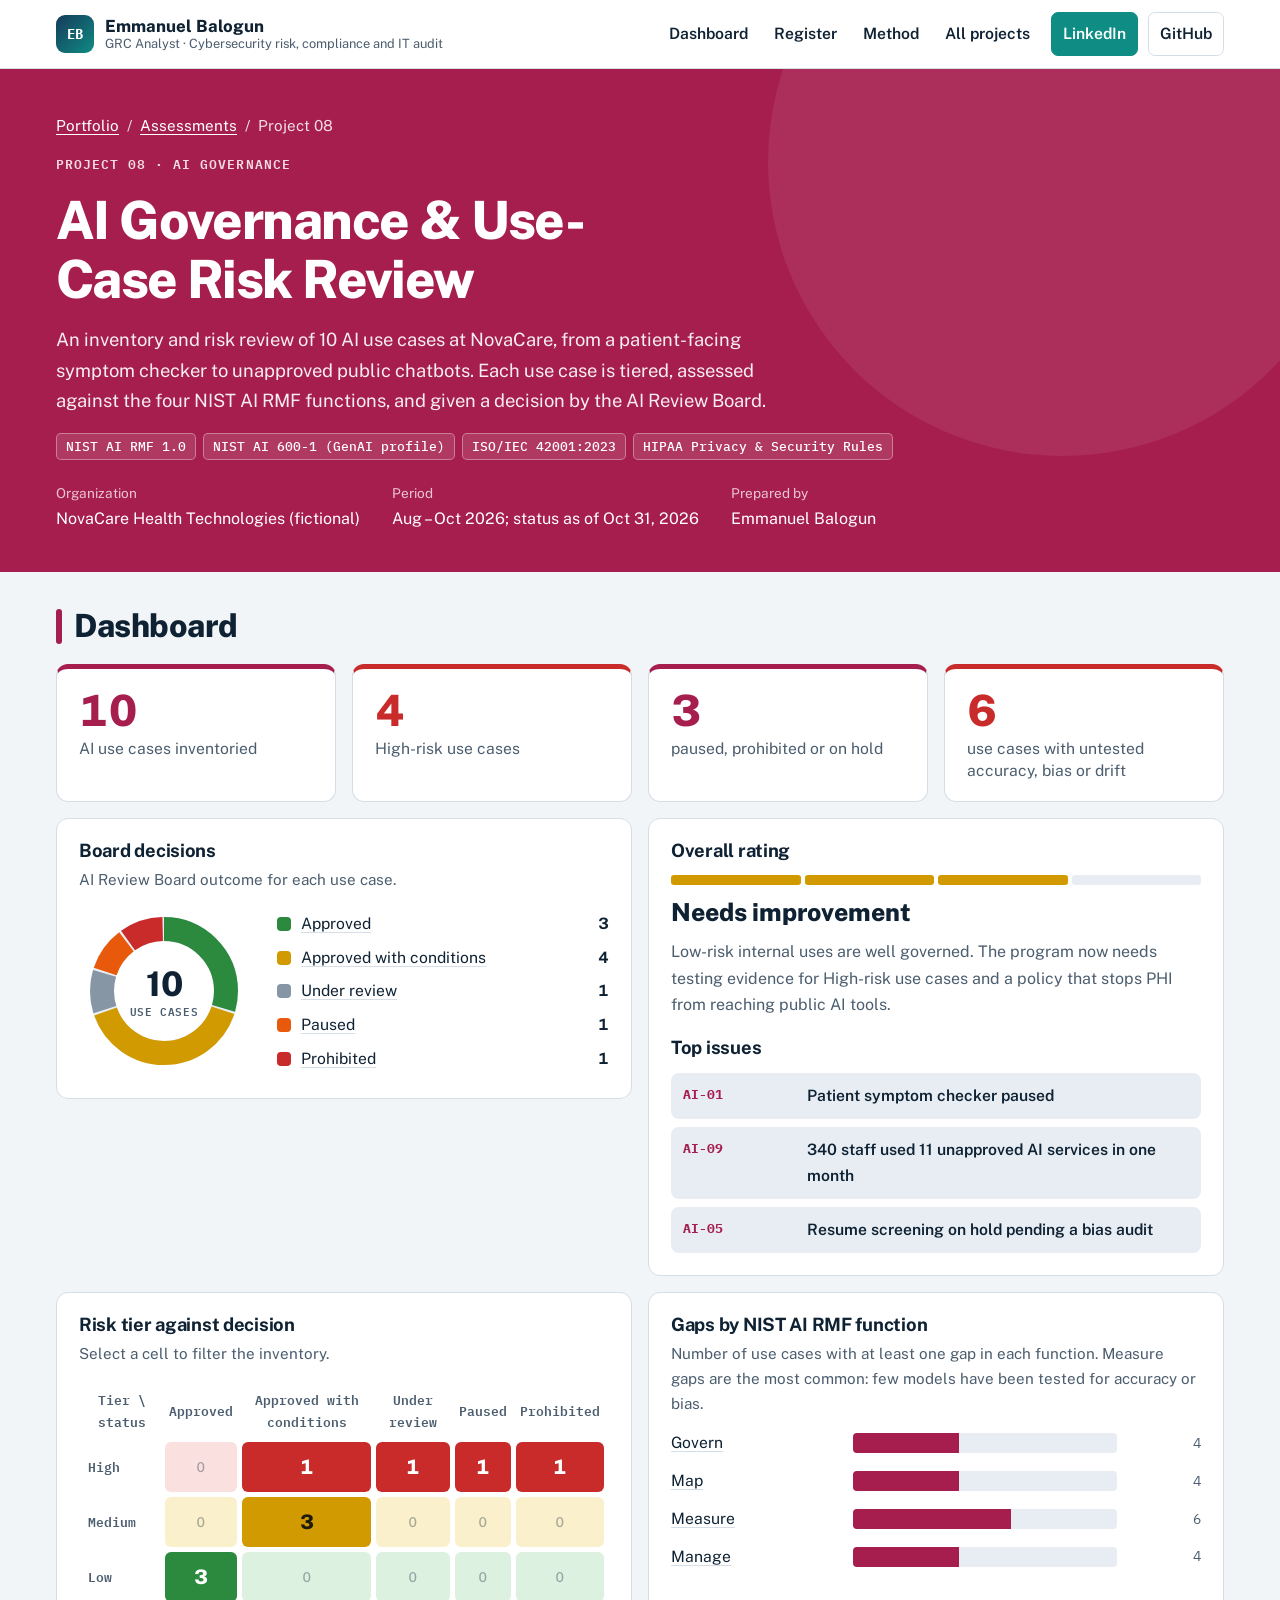
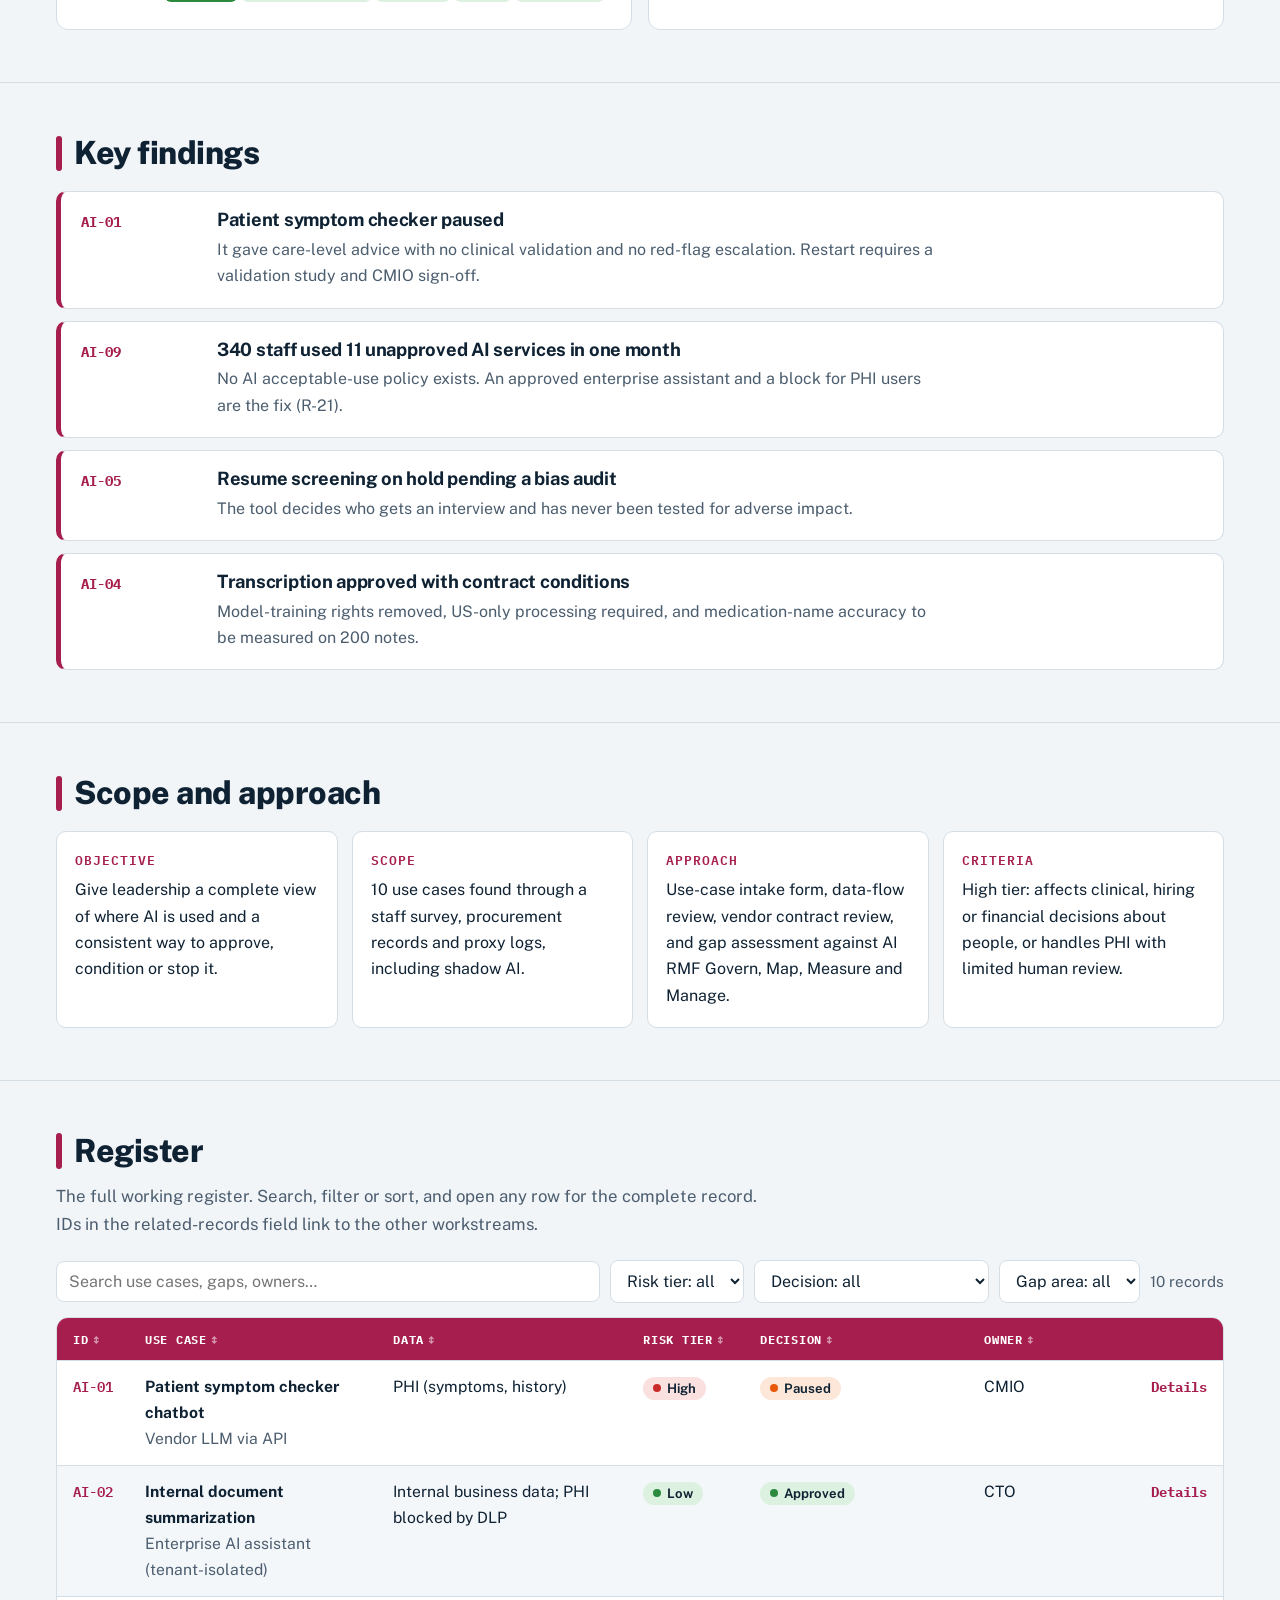
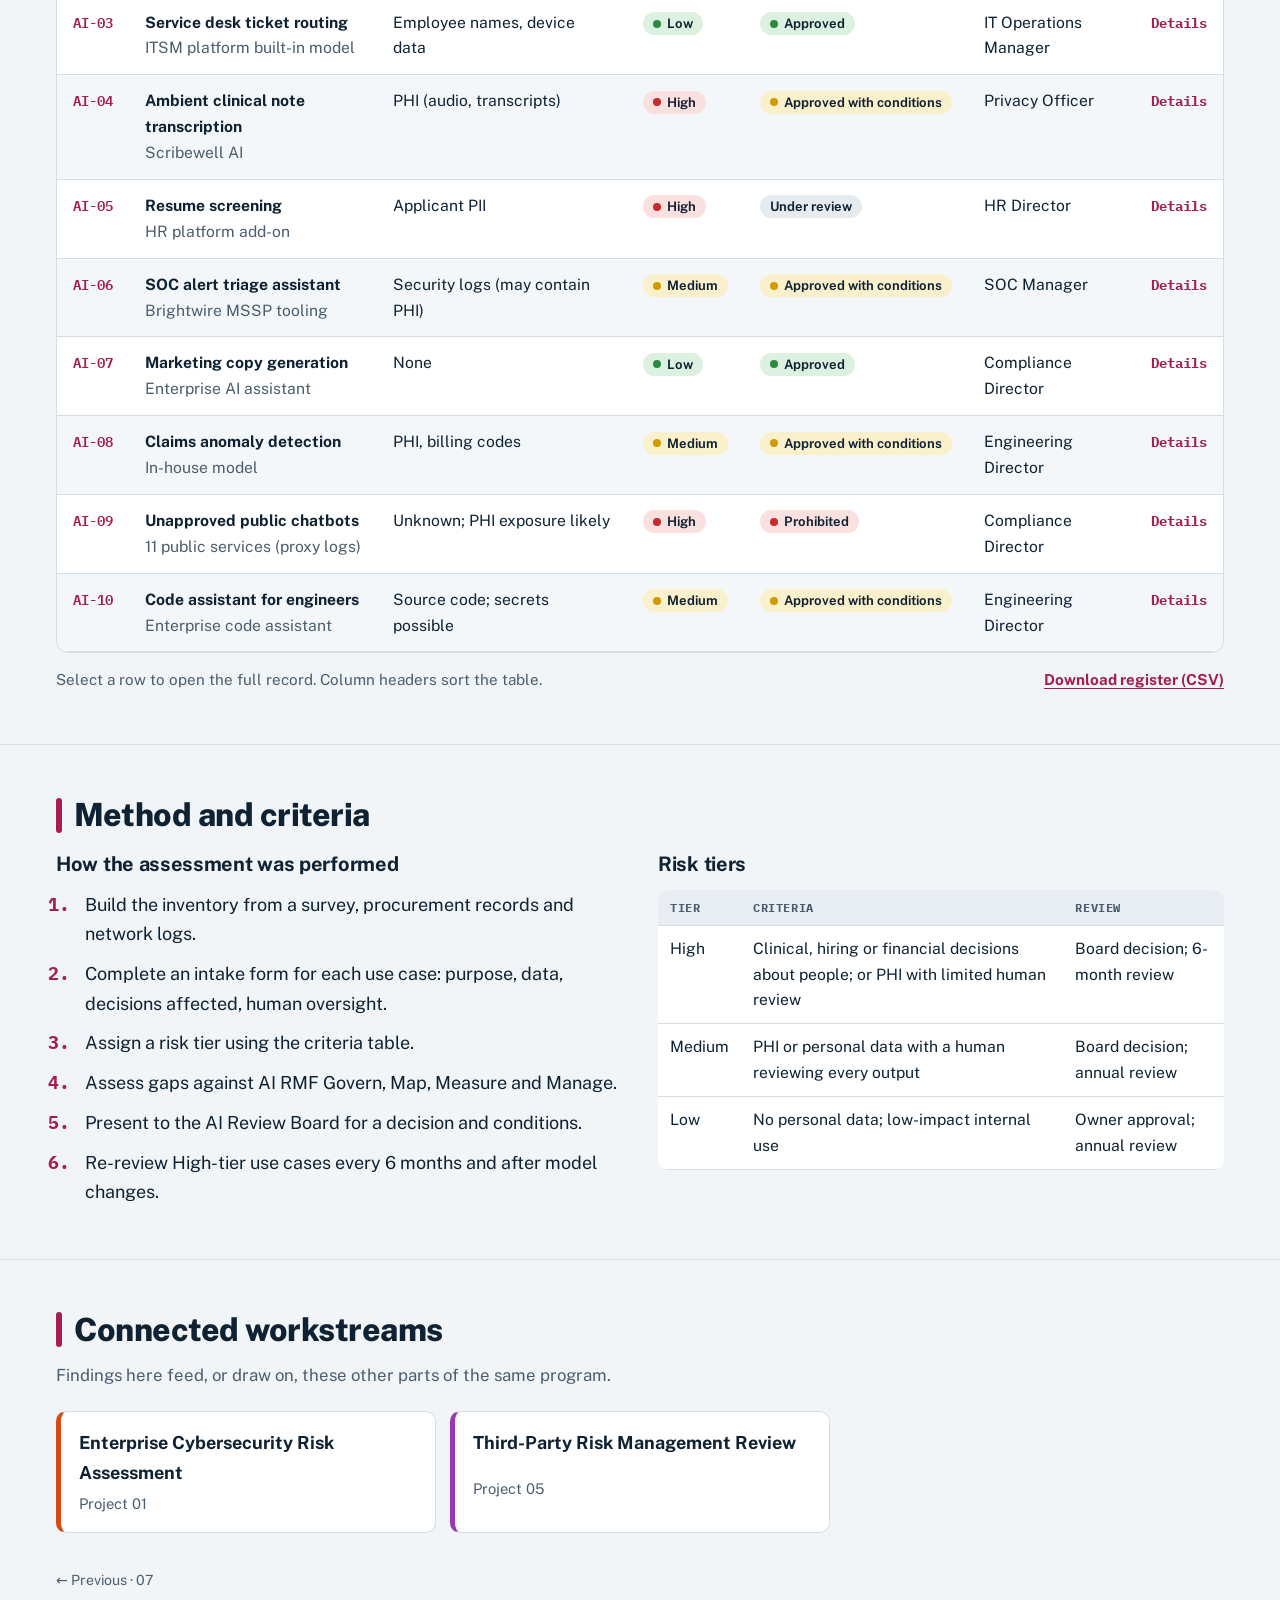
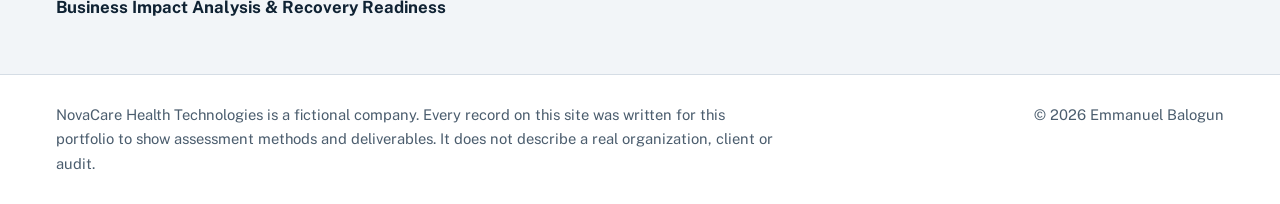
==== commit 57f7e230: "Add files via upload" ====
--- a/projects/ai-governance/index.html
+++ b/projects/ai-governance/index.html
@@ -17,11 +17,11 @@
 <link rel="preconnect" href="https://fonts.googleapis.com"><link rel="preconnect" href="https://fonts.gstatic.com" crossorigin><link rel="stylesheet" href="https://fonts.googleapis.com/css2?family=IBM+Plex+Mono:wght@400;500;600&family=Public+Sans:ital,wght@0,400;0,550;0,600;0,650;0,700;0,750;0,800;1,400&display=swap">
 <link rel="stylesheet" href="../../assets/site.css">
 </head>
-<body>
+<body class="p8">
 <a class="skip" href="#main">Skip to content</a>
 <header class="topbar"><div class="wrap">
 <a class="brand" href="../../"><span class="mark">EB</span><span><b>Emmanuel Balogun</b><small>GRC Analyst · Cybersecurity risk, compliance and IT audit</small></span></a>
-<nav class="topnav" aria-label="Primary"><a href="#summary">Summary</a><a href="#register">Register</a><a href="#method">Method</a><a href="../../#work">All projects</a><a class="cta" href="https://www.linkedin.com/in/emmanuel-balogun-616a0137a" target="_blank" rel="noopener">LinkedIn</a><a class="cta" href="https://github.com/ebalogunGRC" target="_blank" rel="noopener">GitHub</a></nav>
+<nav class="topnav" aria-label="Primary"><a href="#summary">Dashboard</a><a href="#register">Register</a><a href="#method">Method</a><a href="../../#work">All projects</a><a class="cta li" href="https://www.linkedin.com/in/emmanuel-balogun-616a0137a" target="_blank" rel="noopener">LinkedIn</a><a class="cta" href="https://github.com/ebalogunGRC" target="_blank" rel="noopener">GitHub</a></nav>
 </div></header>
 <main id="main">
 <header class="p-head"><div class="wrap">
@@ -33,26 +33,24 @@
 <div class="p-meta"><div><span>Organization</span>NovaCare Health Technologies (fictional)</div><div><span>Period</span>Aug – Oct 2026; status as of Oct 31, 2026</div><div><span>Prepared by</span>Emmanuel Balogun</div></div>
 </div></header>
 
-<section class="p-section" id="summary" aria-labelledby="h-summary"><div class="wrap">
-<h2 id="h-summary">Engagement summary</h2>
-<div class="glance"><div><span class="label">Objective</span><p>Give leadership a complete view of where AI is used and a consistent way to approve, condition or stop it.</p></div><div><span class="label">Scope</span><p>10 use cases found through a staff survey, procurement records and proxy logs, including shadow AI.</p></div><div><span class="label">Approach</span><p>Use-case intake form, data-flow review, vendor contract review, and gap assessment against AI RMF Govern, Map, Measure and Manage.</p></div><div><span class="label">Criteria</span><p>High tier: affects clinical, hiring or financial decisions about people, or handles PHI with limited human review.</p></div></div>
+<section class="p-section dash" id="summary" aria-labelledby="h-dash"><div class="wrap">
+<h2 id="h-dash">Dashboard</h2>
 <div class="kpis"><div class="kpi"><b>10</b><span>AI use cases inventoried</span></div><div class="kpi warn"><b>4</b><span>High-risk use cases</span></div><div class="kpi"><b>3</b><span>paused, prohibited or on hold</span></div><div class="kpi warn"><b>6</b><span>use cases with untested accuracy, bias or drift</span></div></div>
-</div></section>
-
-<section class="p-section" aria-labelledby="h-concl"><div class="wrap">
-<h2 id="h-concl">Conclusion and key findings</h2>
-<div class="conclusion">
-<div class="rating"><span class="label">Overall rating</span><div class="scale r3"><i class="on"></i><i class="on"></i><i class="on"></i><i class=""></i></div><strong>Needs improvement</strong><p>Low-risk internal uses are well governed. The program now needs testing evidence for High-risk use cases and a policy that stops PHI from reaching public AI tools.</p></div>
-<div class="keyfindings"><article><span class="ref">AI-01</span><div><h3>Patient symptom checker paused</h3><p>It gave care-level advice with no clinical validation and no red-flag escalation. Restart requires a validation study and CMIO sign-off.</p></div></article><article><span class="ref">AI-09</span><div><h3>340 staff used 11 unapproved AI services in one month</h3><p>No AI acceptable-use policy exists. An approved enterprise assistant and a block for PHI users are the fix (R-21).</p></div></article><article><span class="ref">AI-05</span><div><h3>Resume screening on hold pending a bias audit</h3><p>The tool decides who gets an interview and has never been tested for adverse impact.</p></div></article><article><span class="ref">AI-04</span><div><h3>Transcription approved with contract conditions</h3><p>Model-training rights removed, US-only processing required, and medication-name accuracy to be measured on 200 notes.</p></div></article></div>
+<div class="dgrid-top"><div class="panel"><h3>Board decisions</h3><p class="sub">AI Review Board outcome for each use case.</p><div class="donut-wrap"><svg viewBox="0 0 170 170" role="img" aria-label="Board decisions"><circle cx="85" cy="85" r="62" fill="none" stroke="var(--tint)" stroke-width="24"/><circle cx="85" cy="85" r="62" fill="none" stroke="var(--low)" stroke-width="24" stroke-dasharray="114.87 274.69" stroke-dashoffset="0.00" transform="rotate(-90 85 85)"><title>Approved: 3</title></circle><circle cx="85" cy="85" r="62" fill="none" stroke="var(--mod)" stroke-width="24" stroke-dasharray="153.82 235.73" stroke-dashoffset="-116.87" transform="rotate(-90 85 85)"><title>Approved with conditions: 4</title></circle><circle cx="85" cy="85" r="62" fill="none" stroke="var(--none)" stroke-width="24" stroke-dasharray="36.96 352.60" stroke-dashoffset="-272.69" transform="rotate(-90 85 85)"><title>Under review: 1</title></circle><circle cx="85" cy="85" r="62" fill="none" stroke="var(--high)" stroke-width="24" stroke-dasharray="36.96 352.60" stroke-dashoffset="-311.65" transform="rotate(-90 85 85)"><title>Paused: 1</title></circle><circle cx="85" cy="85" r="62" fill="none" stroke="var(--crit)" stroke-width="24" stroke-dasharray="36.96 352.60" stroke-dashoffset="-350.60" transform="rotate(-90 85 85)"><title>Prohibited: 1</title></circle><text x="85" y="90" text-anchor="middle" class="tot">10</text><text x="85" y="110" text-anchor="middle" class="totl">use cases</text></svg><ul class="dlegend"><li><i style="background:var(--low)"></i><button type="button" data-set-filter="status:Approved">Approved</button><b>3</b></li><li><i style="background:var(--mod)"></i><button type="button" data-set-filter="status:Approved with conditions">Approved with conditions</button><b>4</b></li><li><i style="background:var(--none)"></i><button type="button" data-set-filter="status:Under review">Under review</button><b>1</b></li><li><i style="background:var(--high)"></i><button type="button" data-set-filter="status:Paused">Paused</button><b>1</b></li><li><i style="background:var(--crit)"></i><button type="button" data-set-filter="status:Prohibited">Prohibited</button><b>1</b></li></ul></div></div><div class="panel"><h3>Overall rating</h3><div class="rating" style="border:0;padding:0"><div class="scale r3"><i class="on"></i><i class="on"></i><i class="on"></i><i class=""></i></div><strong>Needs improvement</strong><p>Low-risk internal uses are well governed. The program now needs testing evidence for High-risk use cases and a policy that stops PHI from reaching public AI tools.</p></div><h3 style="margin-top:6px">Top issues</h3><ul class="topissues"><li><span class="ref">AI-01</span><a href="#findings">Patient symptom checker paused</a></li><li><span class="ref">AI-09</span><a href="#findings">340 staff used 11 unapproved AI services in one month</a></li><li><span class="ref">AI-05</span><a href="#findings">Resume screening on hold pending a bias audit</a></li></ul></div></div>
+<div class="charts">
+<div class="panel"><h3>Risk tier against decision</h3><p class="sub">Select a cell to filter the inventory.</p><div class="chartscroll"><table class="matrix"><tr><th>Tier \ status</th><th scope="col">Approved</th><th scope="col">Approved with conditions</th><th scope="col">Under review</th><th scope="col">Paused</th><th scope="col">Prohibited</th></tr><tr><th scope="row">High</th><td><span class="cell b-crit" aria-hidden="true"><span class="z">0</span></span></td><td><button type="button" class="cell b-crit has" data-set-filter="status:Approved with conditions" aria-label="High, Approved with conditions: 1">1</button></td><td><button type="button" class="cell b-crit has" data-set-filter="status:Under review" aria-label="High, Under review: 1">1</button></td><td><button type="button" class="cell b-crit has" data-set-filter="status:Paused" aria-label="High, Paused: 1">1</button></td><td><button type="button" class="cell b-crit has" data-set-filter="status:Prohibited" aria-label="High, Prohibited: 1">1</button></td></tr><tr><th scope="row">Medium</th><td><span class="cell b-mod" aria-hidden="true"><span class="z">0</span></span></td><td><button type="button" class="cell b-mod has" data-set-filter="status:Approved with conditions" aria-label="Medium, Approved with conditions: 3">3</button></td><td><span class="cell b-mod" aria-hidden="true"><span class="z">0</span></span></td><td><span class="cell b-mod" aria-hidden="true"><span class="z">0</span></span></td><td><span class="cell b-mod" aria-hidden="true"><span class="z">0</span></span></td></tr><tr><th scope="row">Low</th><td><button type="button" class="cell b-low has" data-set-filter="status:Approved" aria-label="Low, Approved: 3">3</button></td><td><span class="cell b-low" aria-hidden="true"><span class="z">0</span></span></td><td><span class="cell b-low" aria-hidden="true"><span class="z">0</span></span></td><td><span class="cell b-low" aria-hidden="true"><span class="z">0</span></span></td><td><span class="cell b-low" aria-hidden="true"><span class="z">0</span></span></td></tr></table></div></div>
+<div class="panel"><h3>Gaps by NIST AI RMF function</h3><p class="sub">Number of use cases with at least one gap in each function. Measure gaps are the most common: few models have been tested for accuracy or bias.</p><div class="hbars"><div class="hbar"><button type="button" class="l linklike" data-set-filter="gap:Govern">Govern</button><span class="trk"><i class="seg-acc" style="width:40.00%" title="GOVERN: 4"></i></span><span class="v">4</span></div><div class="hbar"><button type="button" class="l linklike" data-set-filter="gap:Map">Map</button><span class="trk"><i class="seg-acc" style="width:40.00%" title="MAP: 4"></i></span><span class="v">4</span></div><div class="hbar"><button type="button" class="l linklike" data-set-filter="gap:Measure">Measure</button><span class="trk"><i class="seg-acc" style="width:60.00%" title="MEASURE: 6"></i></span><span class="v">6</span></div><div class="hbar"><button type="button" class="l linklike" data-set-filter="gap:Manage">Manage</button><span class="trk"><i class="seg-acc" style="width:40.00%" title="MANAGE: 4"></i></span><span class="v">4</span></div></div></div>
 </div>
 </div></section>
 
-<section class="p-section" aria-labelledby="h-analysis"><div class="wrap">
-<h2 id="h-analysis">Analysis</h2>
-<div class="charts">
-<div class="panel"><h3>Risk tier against decision</h3><p class="sub">Select a cell to filter the inventory.</p><div class="chartscroll"><table class="matrix"><tr><th>Tier \ status</th><th scope="col">Approved</th><th scope="col">Approved with conditions</th><th scope="col">Under review</th><th scope="col">Paused</th><th scope="col">Prohibited</th></tr><tr><th scope="row">High</th><td><span class="cell b-crit" aria-hidden="true"><span class="z">0</span></span></td><td><button type="button" class="cell b-crit has" data-set-filter="status:Approved with conditions" aria-label="High, Approved with conditions: 1">1</button></td><td><button type="button" class="cell b-crit has" data-set-filter="status:Under review" aria-label="High, Under review: 1">1</button></td><td><button type="button" class="cell b-crit has" data-set-filter="status:Paused" aria-label="High, Paused: 1">1</button></td><td><button type="button" class="cell b-crit has" data-set-filter="status:Prohibited" aria-label="High, Prohibited: 1">1</button></td></tr><tr><th scope="row">Medium</th><td><span class="cell b-mod" aria-hidden="true"><span class="z">0</span></span></td><td><button type="button" class="cell b-mod has" data-set-filter="status:Approved with conditions" aria-label="Medium, Approved with conditions: 3">3</button></td><td><span class="cell b-mod" aria-hidden="true"><span class="z">0</span></span></td><td><span class="cell b-mod" aria-hidden="true"><span class="z">0</span></span></td><td><span class="cell b-mod" aria-hidden="true"><span class="z">0</span></span></td></tr><tr><th scope="row">Low</th><td><button type="button" class="cell b-low has" data-set-filter="status:Approved" aria-label="Low, Approved: 3">3</button></td><td><span class="cell b-low" aria-hidden="true"><span class="z">0</span></span></td><td><span class="cell b-low" aria-hidden="true"><span class="z">0</span></span></td><td><span class="cell b-low" aria-hidden="true"><span class="z">0</span></span></td><td><span class="cell b-low" aria-hidden="true"><span class="z">0</span></span></td></tr></table></div></div>
-<div class="panel"><h3>Gaps by NIST AI RMF function</h3><p class="sub">Number of use cases with at least one gap in each function. Measure gaps are the most common: few models have been tested for accuracy or bias.</p><div class="hbars"><div class="hbar"><button type="button" class="l linklike" data-set-filter="gap:Govern">Govern</button><span class="trk"><i class="seg-acc" style="width:40.00%" title="GOVERN: 4"></i></span><span class="v">4 use cases</span></div><div class="hbar"><button type="button" class="l linklike" data-set-filter="gap:Map">Map</button><span class="trk"><i class="seg-acc" style="width:40.00%" title="MAP: 4"></i></span><span class="v">4 use cases</span></div><div class="hbar"><button type="button" class="l linklike" data-set-filter="gap:Measure">Measure</button><span class="trk"><i class="seg-acc" style="width:60.00%" title="MEASURE: 6"></i></span><span class="v">6 use cases</span></div><div class="hbar"><button type="button" class="l linklike" data-set-filter="gap:Manage">Manage</button><span class="trk"><i class="seg-acc" style="width:40.00%" title="MANAGE: 4"></i></span><span class="v">4 use cases</span></div></div></div>
-</div>
+<section class="p-section" id="findings" aria-labelledby="h-concl"><div class="wrap">
+<h2 id="h-concl">Key findings</h2>
+<div class="keyfindings"><article><span class="ref">AI-01</span><div><h3>Patient symptom checker paused</h3><p>It gave care-level advice with no clinical validation and no red-flag escalation. Restart requires a validation study and CMIO sign-off.</p></div></article><article><span class="ref">AI-09</span><div><h3>340 staff used 11 unapproved AI services in one month</h3><p>No AI acceptable-use policy exists. An approved enterprise assistant and a block for PHI users are the fix (R-21).</p></div></article><article><span class="ref">AI-05</span><div><h3>Resume screening on hold pending a bias audit</h3><p>The tool decides who gets an interview and has never been tested for adverse impact.</p></div></article><article><span class="ref">AI-04</span><div><h3>Transcription approved with contract conditions</h3><p>Model-training rights removed, US-only processing required, and medication-name accuracy to be measured on 200 notes.</p></div></article></div>
+</div></section>
+
+<section class="p-section" aria-labelledby="h-scope"><div class="wrap">
+<h2 id="h-scope">Scope and approach</h2>
+<div class="glance"><div><span class="label">Objective</span><p>Give leadership a complete view of where AI is used and a consistent way to approve, condition or stop it.</p></div><div><span class="label">Scope</span><p>10 use cases found through a staff survey, procurement records and proxy logs, including shadow AI.</p></div><div><span class="label">Approach</span><p>Use-case intake form, data-flow review, vendor contract review, and gap assessment against AI RMF Govern, Map, Measure and Manage.</p></div><div><span class="label">Criteria</span><p>High tier: affects clinical, hiring or financial decisions about people, or handles PHI with limited human review.</p></div></div>
 </div></section>
 
 <section class="p-section" id="register" aria-labelledby="h-reg"><div class="wrap">
@@ -80,7 +78,7 @@
 <section class="p-section" aria-labelledby="h-rel"><div class="wrap">
 <h2 id="h-rel">Connected workstreams</h2>
 <p class="sub">Findings here feed, or draw on, these other parts of the same program.</p>
-<div class="related"><a href="../risk-assessment/"><b>Enterprise Cybersecurity Risk Assessment</b><span>Project 01</span></a><a href="../third-party-risk/"><b>Third-Party Risk Management Review</b><span>Project 05</span></a></div>
+<div class="related"><a style="--rc:var(--p1)" href="../risk-assessment/"><b>Enterprise Cybersecurity Risk Assessment</b><span>Project 01</span></a><a style="--rc:var(--p5)" href="../third-party-risk/"><b>Third-Party Risk Management Review</b><span>Project 05</span></a></div>
 <div style="margin-top:36px" class="pager"><a href="../business-continuity/"><span>← Previous · 07</span>Business Impact Analysis &amp; Recovery Readiness</a></div>
 </div></section>
 </main>
--- a/assets/site.css
+++ b/assets/site.css
@@ -1,338 +1,396 @@
-/* Layout: assurance-report style. Single reading column (max 1180px) with a sticky top bar;
-   project pages read like an audit report: header → at-a-glance → conclusion → charts → register → method. */
+/* Layout: navy hero band introducing Emmanuel, then the program. Each project page is a dashboard:
+   colored header band (one hue per workstream) → KPI tiles + charts → findings → register → method. */
 :root {
-  --paper: #F4F6F7; --surface: #FFFFFF; --ink: #14212B; --muted: #55636E; --rule: #D8DEE2; --tint: #E9EEF1;
-  --accent: #0D6766; --accent-ink: #0A5251; --accent-soft: #D4EAE7; --on-accent: #FFFFFF;
-  --crit: #B3261E; --high: #C75A12; --mod: #A87C00; --low: #2E7D4F; --none: #8A97A0;
-  --crit-soft: #F7DEDB; --high-soft: #F8E4D3; --mod-soft: #F4EACB; --low-soft: #DCEEE2; --none-soft: #E6EAED;
-  --on-sev: #FFFFFF;
+  --paper: #F2F5F8; --surface: #FFFFFF; --ink: #0F2233; --muted: #4B5D6E; --rule: #D5DDE5; --tint: #E7EDF3;
+  --navy: #0F2A44; --navy-2: #163A5C; --on-navy: #F3F7FB; --navy-muted: #AFC2D4;
+  --accent: #0F8C83; --accent-ink: #0B6E67; --accent-soft: #D3EFEB; --gold: #E3A21A; --on-accent: #FFFFFF;
+  --info: #1C7ED6; --crit: #C92A2A; --high: #E8590C; --mod: #D19A00; --low: #2B8A3E; --none: #8796A5;
+  --crit-soft: #FBE0E0; --high-soft: #FDE7D8; --mod-soft: #FBF0CC; --low-soft: #DDF1E1; --none-soft: #E6EBF0;
+  --p1: #D9480F; --p2: #0B7285; --p3: #5F3DC4; --p4: #C92A2A; --p5: #9C36B5; --p6: #1864AB; --p7: #2B8A3E; --p8: #A61E4D;
+  --pc: var(--accent);
   --display: "Public Sans", "Segoe UI", system-ui, -apple-system, sans-serif;
   --body: "Public Sans", "Segoe UI", system-ui, -apple-system, sans-serif;
   --mono: "IBM Plex Mono", ui-monospace, "SF Mono", Menlo, Consolas, monospace;
-  --s-1: 0.82rem; --s0: 1rem; --s1: 1.15rem; --s2: 1.4rem; --s3: 1.9rem; --s4: clamp(2.1rem, 4.6vw, 3.3rem);
-  --radius: 8px;
+  --radius: 10px;
 }
 @media (prefers-color-scheme: dark) { :root:not([data-theme="light"]) {
-  --paper: #0E1519; --surface: #141D22; --ink: #E2E8EB; --muted: #95A4AD; --rule: #27343B; --tint: #1A252B;
-  --accent: #5BC0B6; --accent-ink: #7FD3CA; --accent-soft: #15322F; --on-accent: #0B1214;
-  --crit: #EC6A60; --high: #EE9550; --mod: #E0B93E; --low: #5DBB84; --none: #7E8C95;
-  --crit-soft: #3A1C1A; --high-soft: #3A2615; --mod-soft: #352C12; --low-soft: #16301F; --none-soft: #222C32;
-  --on-sev: #0B1214; color-scheme: dark; } }
+  --paper: #0B141C; --surface: #121E29; --ink: #E5EDF3; --muted: #9DB0C1; --rule: #253545; --tint: #182733;
+  --navy: #0A1B2B; --navy-2: #12293F; --on-navy: #EEF4F9; --navy-muted: #A3B7CA;
+  --accent: #4FD1C5; --accent-ink: #6EDDD2; --accent-soft: #123A37; --gold: #F2B84B; --on-accent: #08131A;
+  --info: #4DABF7; --crit: #FF6B6B; --high: #FF922B; --mod: #FCC419; --low: #51CF66; --none: #7D8D9C;
+  --crit-soft: #3D1A1C; --high-soft: #3D2614; --mod-soft: #3A3010; --low-soft: #15321D; --none-soft: #1F2C38;
+  --p1: #FF8A4C; --p2: #3BC9DB; --p3: #9775FA; --p4: #FF6B6B; --p5: #DA77F2; --p6: #4DABF7; --p7: #69DB7C; --p8: #F06595;
+  color-scheme: dark; } }
 :root[data-theme="dark"] {
-  --paper: #0E1519; --surface: #141D22; --ink: #E2E8EB; --muted: #95A4AD; --rule: #27343B; --tint: #1A252B;
-  --accent: #5BC0B6; --accent-ink: #7FD3CA; --accent-soft: #15322F; --on-accent: #0B1214;
-  --crit: #EC6A60; --high: #EE9550; --mod: #E0B93E; --low: #5DBB84; --none: #7E8C95;
-  --crit-soft: #3A1C1A; --high-soft: #3A2615; --mod-soft: #352C12; --low-soft: #16301F; --none-soft: #222C32;
-  --on-sev: #0B1214; color-scheme: dark; }
+  --paper: #0B141C; --surface: #121E29; --ink: #E5EDF3; --muted: #9DB0C1; --rule: #253545; --tint: #182733;
+  --navy: #0A1B2B; --navy-2: #12293F; --on-navy: #EEF4F9; --navy-muted: #A3B7CA;
+  --accent: #4FD1C5; --accent-ink: #6EDDD2; --accent-soft: #123A37; --gold: #F2B84B; --on-accent: #08131A;
+  --info: #4DABF7; --crit: #FF6B6B; --high: #FF922B; --mod: #FCC419; --low: #51CF66; --none: #7D8D9C;
+  --crit-soft: #3D1A1C; --high-soft: #3D2614; --mod-soft: #3A3010; --low-soft: #15321D; --none-soft: #1F2C38;
+  --p1: #FF8A4C; --p2: #3BC9DB; --p3: #9775FA; --p4: #FF6B6B; --p5: #DA77F2; --p6: #4DABF7; --p7: #69DB7C; --p8: #F06595;
+  color-scheme: dark; }
+.p1 { --pc: var(--p1); } .p2 { --pc: var(--p2); } .p3 { --pc: var(--p3); } .p4 { --pc: var(--p4); }
+.p5 { --pc: var(--p5); } .p6 { --pc: var(--p6); } .p7 { --pc: var(--p7); } .p8 { --pc: var(--p8); }
 
 *, *::before, *::after { box-sizing: border-box; }
-html { scroll-behavior: smooth; scroll-padding-top: calc(72px + env(safe-area-inset-top, 0px)); }
+html { scroll-behavior: smooth; scroll-padding-top: calc(76px + env(safe-area-inset-top, 0px)); }
 @media (prefers-reduced-motion: reduce) { html { scroll-behavior: auto; } * { transition: none !important; } }
-body { margin: 0; background: var(--paper); color: var(--ink); font-family: var(--body); font-size: 17px; line-height: 1.6;
+body { margin: 0; background: var(--paper); color: var(--ink); font-family: var(--body); font-size: 18px; line-height: 1.65;
   -webkit-font-smoothing: antialiased; text-rendering: optimizeLegibility; }
 body::before { content: ""; position: fixed; inset: 0 0 auto; height: env(safe-area-inset-top, 0px); z-index: 30; background: var(--surface); }
 img { max-width: 100%; }
+[hidden] { display: none !important; }
 a { color: var(--accent-ink); text-underline-offset: 3px; text-decoration-thickness: 1px; }
 a:hover { text-decoration-thickness: 2px; }
-:focus-visible { outline: 2px solid var(--accent); outline-offset: 2px; border-radius: 3px; }
-h1, h2, h3, h4 { font-family: var(--display); margin: 0; line-height: 1.15; letter-spacing: -0.015em; text-wrap: balance; color: var(--ink); }
-h1 { font-size: var(--s4); font-weight: 800; letter-spacing: -0.03em; }
-h2 { font-size: var(--s3); font-weight: 750; }
-h3 { font-size: var(--s1); font-weight: 700; }
+:focus-visible { outline: 3px solid var(--accent); outline-offset: 2px; border-radius: 3px; }
+h1, h2, h3, h4 { font-family: var(--display); margin: 0; line-height: 1.12; letter-spacing: -0.015em; text-wrap: balance; color: inherit; }
+h1 { font-size: clamp(2.4rem, 5vw, 3.9rem); font-weight: 800; letter-spacing: -0.03em; }
+h2 { font-size: clamp(1.9rem, 3.4vw, 2.5rem); font-weight: 800; }
+h3 { font-size: 1.25rem; font-weight: 700; }
 p { margin: 0; }
-.mono, code { font-family: var(--mono); font-size: 0.86em; }
-.num { font-variant-numeric: tabular-nums; }
+.mono, code { font-family: var(--mono); font-size: 0.88em; }
 .muted { color: var(--muted); }
-.label { font-family: var(--mono); font-size: 0.72rem; font-weight: 500; letter-spacing: 0.09em; text-transform: uppercase; color: var(--muted); }
-.wrap { max-width: 1180px; margin: 0 auto; padding-left: max(16px, env(safe-area-inset-left, 0px)); padding-right: max(16px, env(safe-area-inset-right, 0px)); }
-@media (min-width: 720px) { .wrap { padding-left: max(32px, env(safe-area-inset-left, 0px)); padding-right: max(32px, env(safe-area-inset-right, 0px)); } }
+.label { font-family: var(--mono); font-size: 0.8rem; font-weight: 600; letter-spacing: 0.08em; text-transform: uppercase; color: var(--muted); }
+.wrap { max-width: 1240px; margin: 0 auto; padding-left: max(16px, env(safe-area-inset-left, 0px)); padding-right: max(16px, env(safe-area-inset-right, 0px)); }
+@media (min-width: 720px) { .wrap { padding-left: max(36px, env(safe-area-inset-left, 0px)); padding-right: max(36px, env(safe-area-inset-right, 0px)); } }
 .skip { position: absolute; left: -999px; top: 0; }
 .skip:focus { left: 16px; top: 16px; z-index: 50; background: var(--surface); padding: 8px 12px; }
+.sr-only { position: absolute; width: 1px; height: 1px; padding: 0; margin: -1px; overflow: hidden; clip: rect(0 0 0 0); white-space: nowrap; border: 0; }
 
 /* Top bar */
-.topbar { position: sticky; top: env(safe-area-inset-top, 0px); z-index: 20; background: color-mix(in srgb, var(--surface) 92%, transparent);
+.topbar { position: sticky; top: env(safe-area-inset-top, 0px); z-index: 20; background: color-mix(in srgb, var(--surface) 94%, transparent);
   backdrop-filter: saturate(1.4) blur(10px); -webkit-backdrop-filter: saturate(1.4) blur(10px); border-bottom: 1px solid var(--rule); }
-.topbar .wrap { display: flex; align-items: center; justify-content: space-between; gap: 16px; min-height: 64px; }
-.brand { display: flex; align-items: center; gap: 10px; text-decoration: none; color: var(--ink); min-width: 0; }
-.brand .mark { width: 34px; height: 34px; border-radius: 7px; background: var(--ink); color: var(--paper); display: grid; place-items: center;
-  font: 700 0.8rem var(--mono); letter-spacing: 0.02em; flex: none; }
-.brand b { display: block; font-weight: 750; font-size: 0.98rem; line-height: 1.2; white-space: nowrap; }
-.brand small { display: block; font-size: 0.74rem; color: var(--muted); line-height: 1.2; white-space: nowrap; }
+.topbar .wrap { display: flex; align-items: center; justify-content: space-between; gap: 16px; min-height: 68px; }
+.brand { display: flex; align-items: center; gap: 11px; text-decoration: none; color: var(--ink); min-width: 0; }
+.brand .mark { width: 38px; height: 38px; border-radius: 9px; background: linear-gradient(135deg, var(--navy-2), var(--accent)); color: #fff;
+  display: grid; place-items: center; font: 700 0.85rem var(--mono); flex: none; }
+.brand b { display: block; font-weight: 750; font-size: 1.05rem; line-height: 1.2; white-space: nowrap; }
+.brand small { display: block; font-size: 0.8rem; color: var(--muted); line-height: 1.2; white-space: nowrap; }
 .topnav { display: flex; align-items: center; gap: 4px; }
-.topnav a { color: var(--ink); text-decoration: none; font-size: 0.92rem; font-weight: 550; padding: 8px 10px; border-radius: 6px; }
+.topnav a { color: var(--ink); text-decoration: none; font-size: 0.98rem; font-weight: 600; padding: 8px 11px; border-radius: 7px; }
 .topnav a:hover { background: var(--tint); }
 .topnav a.cta { border: 1px solid var(--rule); margin-left: 6px; }
-@media (max-width: 760px) { .topnav a:not(.cta) { display: none; } .brand small { display: none; } }
+.topnav a.cta.li { background: var(--accent); border-color: var(--accent); color: var(--on-accent); }
+@media (max-width: 860px) { .topnav a:not(.cta) { display: none; } .brand small { display: none; } }
+@media (max-width: 380px) { .topnav a.cta { padding: 7px 9px; font-size: 0.9rem; } }
 
 /* Buttons */
-.btn { display: inline-flex; align-items: center; gap: 8px; font: 650 0.95rem var(--body); padding: 11px 18px; border-radius: 7px;
-  text-decoration: none; border: 1px solid var(--ink); background: var(--ink); color: var(--paper); cursor: pointer; }
-.btn:hover { background: var(--accent); border-color: var(--accent); color: var(--on-accent); text-decoration: none; }
-.btn.ghost { background: transparent; color: var(--ink); border-color: var(--rule); }
-.btn.ghost:hover { border-color: var(--ink); background: transparent; color: var(--ink); }
-.btn.small { padding: 7px 12px; font-size: 0.85rem; }
+.btn { display: inline-flex; align-items: center; gap: 8px; font: 700 1rem var(--body); padding: 13px 22px; border-radius: 8px;
+  text-decoration: none; border: 2px solid var(--accent); background: var(--accent); color: var(--on-accent); cursor: pointer; }
+.btn:hover { filter: brightness(1.08); text-decoration: none; }
+.btn.ghost { background: transparent; color: inherit; border-color: currentColor; }
+.btn.small { padding: 7px 13px; font-size: 0.9rem; border-width: 1px; }
 
 /* Sections */
-section { padding-block: 72px; }
-section + section { border-top: 1px solid var(--rule); }
-.section-head { display: grid; gap: 10px; margin-bottom: 32px; max-width: 70ch; }
-.section-head p { color: var(--muted); font-size: var(--s1); }
-.band { background: var(--surface); }
-
-/* Home hero */
-.hero { padding-block: 64px 72px; }
-.hero .wrap { display: grid; grid-template-columns: minmax(0, 1.05fr) minmax(0, 0.95fr); gap: 56px; align-items: start; }
-.hero-copy { display: grid; gap: 22px; min-width: 0; }
-.hero-copy .lead { font-size: var(--s1); color: var(--muted); max-width: 58ch; }
-.hero-actions { display: flex; flex-wrap: wrap; gap: 10px; }
-.creds { display: flex; flex-wrap: wrap; gap: 10px 26px; padding-top: 18px; border-top: 1px solid var(--rule); }
-.creds div { display: grid; gap: 1px; }
-.creds b { font-size: 0.95rem; }
-.creds span { font-size: 0.82rem; color: var(--muted); }
-.scorecard { background: var(--surface); border: 1px solid var(--rule); border-radius: 12px; overflow: hidden; min-width: 0; }
-.scorecard header { padding: 16px 20px; border-bottom: 1px solid var(--rule); display: flex; justify-content: space-between; gap: 12px; flex-wrap: wrap; align-items: baseline; }
-.scorecard header b { font-size: 0.98rem; }
+section { padding-block: 80px; }
+.section-head { display: grid; gap: 12px; margin-bottom: 36px; max-width: 72ch; }
+.section-head p { color: var(--muted); font-size: 1.15rem; }
+.section-head .label { color: var(--accent-ink); }
+.band { background: var(--surface); border-block: 1px solid var(--rule); }
+
+/* Hero (who I am) */
+.hero { background: var(--navy); color: var(--on-navy); padding-block: 64px 72px; position: relative; overflow: hidden; }
+.hero::after { content: ""; position: absolute; inset: auto -10% -60% 40%; height: 120%; background: radial-gradient(closest-side, color-mix(in srgb, var(--accent) 30%, transparent), transparent);
+  pointer-events: none; }
+.hero .wrap { display: grid; grid-template-columns: minmax(0, 1.15fr) minmax(0, 0.85fr); gap: 56px; align-items: start; position: relative; z-index: 1; }
+.me { display: grid; gap: 22px; min-width: 0; }
+.me-id { display: flex; gap: 22px; align-items: center; flex-wrap: wrap; }
+.photo { width: 132px; height: 132px; flex: none; border-radius: 50%; overflow: hidden; background: var(--navy-2); border: 4px solid var(--accent);
+  display: grid; place-items: center; font: 700 2.2rem var(--mono); color: var(--on-navy); }
+.photo img { width: 100%; height: 100%; object-fit: cover; object-position: center 22%; display: block; }
+.me-id h1 { font-size: clamp(2.2rem, 4.6vw, 3.4rem); }
+.me-id .role { font-size: 1.15rem; color: var(--accent); font-weight: 650; margin-top: 6px; }
+.me-id .loc { font-size: 0.95rem; color: var(--navy-muted); margin-top: 2px; }
+.me .thesis { font-size: clamp(1.35rem, 2.4vw, 1.75rem); font-weight: 700; line-height: 1.3; max-width: 30ch; color: var(--on-navy); }
+.me .thesis em { font-style: normal; color: var(--gold); }
+.me p.bio { font-size: 1.1rem; color: var(--navy-muted); max-width: 60ch; }
+.hero-actions { display: flex; flex-wrap: wrap; gap: 12px; }
+.hero .btn.ghost { color: var(--on-navy); border-color: color-mix(in srgb, var(--on-navy) 45%, transparent); }
+.creds { display: flex; flex-wrap: wrap; gap: 10px; }
+.cred { display: inline-flex; align-items: center; gap: 10px; padding: 9px 14px; border-radius: 999px; background: color-mix(in srgb, var(--on-navy) 9%, transparent);
+  border: 1px solid color-mix(in srgb, var(--on-navy) 18%, transparent); font-size: 0.95rem; }
+.cred i { width: 9px; height: 9px; border-radius: 50%; background: var(--low); flex: none; }
+.cred i.prog { background: var(--gold); }
+.cred span { color: var(--navy-muted); }
+.scorecard { background: var(--surface); color: var(--ink); border-radius: 14px; overflow: hidden; min-width: 0; box-shadow: 0 24px 60px rgba(0,0,0,0.28); }
+.scorecard header { padding: 18px 22px; border-bottom: 1px solid var(--rule); display: grid; gap: 2px; }
+.scorecard header b { font-size: 1.1rem; }
 .scorecard ol { list-style: none; margin: 0; padding: 0; }
-.scorecard li a { display: grid; grid-template-columns: 30px minmax(0, 1fr) auto; gap: 12px; align-items: center; padding: 11px 20px;
+.scorecard li a { display: grid; grid-template-columns: 38px minmax(0, 1fr) auto; gap: 12px; align-items: center; padding: 11px 22px;
   text-decoration: none; color: var(--ink); border-bottom: 1px solid var(--rule); }
 .scorecard li:last-child a { border-bottom: 0; }
 .scorecard li a:hover { background: var(--tint); }
-.scorecard .n { font: 600 0.78rem var(--mono); color: var(--muted); }
-.scorecard .t { font-weight: 600; font-size: 0.93rem; line-height: 1.3; }
-.scorecard .t small { display: block; font-weight: 400; color: var(--muted); font-size: 0.8rem; }
-.scorecard footer { padding: 12px 20px; font-size: 0.8rem; color: var(--muted); background: var(--tint); }
-@media (max-width: 900px) { .hero .wrap { grid-template-columns: minmax(0, 1fr); gap: 36px; } }
+.scorecard .n { width: 32px; height: 32px; border-radius: 8px; background: var(--pc); color: #fff; display: grid; place-items: center; font: 700 0.85rem var(--mono); }
+.scorecard .t { font-weight: 650; font-size: 1rem; line-height: 1.3; }
+.scorecard .t small { display: block; font-weight: 400; color: var(--muted); font-size: 0.86rem; }
+.scorecard .go { color: var(--pc); font-weight: 700; }
+@media (max-width: 960px) { .hero .wrap { grid-template-columns: minmax(0, 1fr); gap: 40px; } }
+@media (max-width: 520px) { .photo { width: 96px; height: 96px; } }
 
 /* Pills / severity */
-.pill { display: inline-flex; align-items: center; gap: 6px; font: 600 0.74rem var(--body); padding: 3px 9px; border-radius: 999px; white-space: nowrap;
+.pill { display: inline-flex; align-items: center; gap: 6px; font: 650 0.82rem var(--body); padding: 4px 10px; border-radius: 999px; white-space: nowrap;
   background: var(--none-soft); color: var(--ink); }
-.pill::before { content: ""; width: 7px; height: 7px; border-radius: 50%; background: var(--none); flex: none; }
+.pill::before { content: ""; width: 8px; height: 8px; border-radius: 50%; background: var(--none); flex: none; }
 .pill.crit { background: var(--crit-soft); } .pill.crit::before { background: var(--crit); }
 .pill.high { background: var(--high-soft); } .pill.high::before { background: var(--high); }
 .pill.mod { background: var(--mod-soft); } .pill.mod::before { background: var(--mod); }
 .pill.low { background: var(--low-soft); } .pill.low::before { background: var(--low); }
 .pill.plain::before { display: none; }
-.chips { display: flex; flex-wrap: wrap; gap: 6px; }
-.chip { font: 500 0.74rem var(--mono); padding: 3px 8px; border: 1px solid var(--rule); border-radius: 4px; background: var(--surface); color: var(--ink); white-space: nowrap; }
+.chips { display: flex; flex-wrap: wrap; gap: 7px; }
+.chip { font: 500 0.8rem var(--mono); padding: 4px 9px; border: 1px solid var(--rule); border-radius: 5px; background: var(--surface); color: var(--ink); white-space: nowrap; }
 
 /* Engagement */
 .engage { display: grid; grid-template-columns: minmax(0, 1.2fr) minmax(0, 1fr); gap: 48px; align-items: start; }
 .engage p { max-width: 62ch; }
-.facts { display: grid; grid-template-columns: max-content minmax(0, 1fr); gap: 10px 20px; margin: 0; font-size: 0.95rem; }
-.facts dt { color: var(--muted); }
+.facts { display: grid; grid-template-columns: max-content minmax(0, 1fr); gap: 10px 20px; margin: 0; font-size: 1rem; }
+.facts dt { color: var(--muted); font-weight: 600; }
 .facts dd { margin: 0; }
-.flow { margin-top: 40px; display: grid; grid-template-columns: repeat(3, minmax(0, 1fr)) minmax(0, 1.1fr); gap: 0;
-  border: 1px solid var(--rule); border-radius: 12px; overflow: hidden; background: var(--surface); }
-.flow > div { padding: 18px 20px; border-right: 1px solid var(--rule); display: grid; gap: 8px; align-content: start; min-width: 0; }
-.flow > div:last-child { border-right: 0; background: var(--accent-soft); }
-.flow h3 { font-size: 0.98rem; }
-.flow ul { margin: 0; padding: 0; list-style: none; display: grid; gap: 4px; font-size: 0.9rem; }
-.flow ul a { text-decoration: none; color: var(--ink); }
-.flow ul a:hover { color: var(--accent-ink); text-decoration: underline; }
-.flow .arrow { font: 600 0.72rem var(--mono); color: var(--accent-ink); letter-spacing: 0.06em; text-transform: uppercase; }
-@media (max-width: 900px) { .engage { grid-template-columns: minmax(0, 1fr); gap: 28px; }
-  .flow { grid-template-columns: minmax(0, 1fr) minmax(0, 1fr); } .flow > div { border-bottom: 1px solid var(--rule); }
-  .flow > div:nth-child(2n) { border-right: 0; } }
-@media (max-width: 520px) { .flow { grid-template-columns: minmax(0, 1fr); } .flow > div { border-right: 0; } }
-
-/* Project index */
-.plist { list-style: none; margin: 0; padding: 0; border-top: 2px solid var(--ink); }
-.plist > li { display: grid; grid-template-columns: 64px minmax(0, 1fr) minmax(0, 300px); gap: 24px; padding: 26px 0; border-bottom: 1px solid var(--rule); align-items: start; }
-.plist .pn { font: 600 1.6rem var(--mono); color: var(--accent); line-height: 1; padding-top: 4px; }
-.plist .pbody { display: grid; gap: 10px; min-width: 0; }
-.plist h3 { font-size: var(--s2); }
-.plist h3 a { color: var(--ink); text-decoration: none; }
-.plist h3 a:hover { color: var(--accent-ink); text-decoration: underline; }
-.plist .pbody p { color: var(--muted); max-width: 64ch; }
-.plist .pstats { display: grid; grid-template-columns: repeat(2, minmax(0, 1fr)); gap: 12px; align-content: start; }
-.plist .pstats div { display: grid; gap: 2px; }
-.plist .pstats b { font: 750 1.5rem var(--display); font-variant-numeric: tabular-nums; line-height: 1.1; }
-.plist .pstats span { font-size: 0.8rem; color: var(--muted); line-height: 1.3; }
-.plist .open { grid-column: 1 / -1; }
-.plist .open a { font-weight: 650; font-size: 0.95rem; }
-@media (min-width: 761px) { .plist .open { grid-column: 2; } }
-@media (max-width: 760px) { .plist > li { grid-template-columns: 44px minmax(0, 1fr); gap: 14px 16px; }
-  .plist .pstats { grid-column: 2; } .plist .open { grid-column: 2; } .plist .pn { font-size: 1.2rem; } }
-
-/* Method steps (a real sequence) */
-.steps { list-style: none; margin: 0; padding: 0; display: grid; grid-template-columns: repeat(5, minmax(0, 1fr)); gap: 0; border-top: 2px solid var(--ink); }
-.steps li { padding: 18px 18px 0 0; display: grid; gap: 6px; align-content: start; min-width: 0; }
-.steps .k { font: 600 0.78rem var(--mono); color: var(--accent-ink); }
-.steps p { font-size: 0.92rem; color: var(--muted); }
-@media (max-width: 900px) { .steps { grid-template-columns: minmax(0, 1fr) minmax(0, 1fr); gap: 0 20px; } }
+.flow { margin-top: 40px; display: grid; grid-template-columns: repeat(3, minmax(0, 1fr)) minmax(0, 1.1fr); gap: 12px; }
+.flow > div { padding: 20px; border-radius: var(--radius); display: grid; gap: 10px; align-content: start; min-width: 0; background: var(--paper); border: 1px solid var(--rule); }
+.flow > div:last-child { background: var(--navy); color: var(--on-navy); border-color: var(--navy); }
+.flow > div:last-child p { color: var(--navy-muted); }
+.flow > div:last-child a { color: var(--on-navy); }
+.flow h3 { font-size: 1.1rem; }
+.flow ul { margin: 0; padding: 0; list-style: none; display: grid; gap: 6px; font-size: 0.98rem; }
+.flow ul a { text-decoration: none; color: var(--ink); display: flex; gap: 8px; align-items: baseline; }
+.flow ul a:hover { text-decoration: underline; }
+.flow ul a i { width: 10px; height: 10px; border-radius: 3px; background: var(--pc); flex: none; transform: translateY(1px); }
+.flow .arrow { font: 700 0.78rem var(--mono); color: var(--accent-ink); letter-spacing: 0.08em; text-transform: uppercase; }
+.flow > div:last-child .arrow { color: var(--gold); }
+@media (max-width: 960px) { .engage { grid-template-columns: minmax(0, 1fr); gap: 28px; } .flow { grid-template-columns: minmax(0, 1fr) minmax(0, 1fr); } }
+@media (max-width: 560px) { .flow { grid-template-columns: minmax(0, 1fr); } }
+
+/* Project cards */
+.pgrid { list-style: none; margin: 0; padding: 0; display: grid; grid-template-columns: repeat(2, minmax(0, 1fr)); gap: 20px; }
+.pcard { background: var(--surface); border: 1px solid var(--rule); border-radius: 14px; overflow: hidden; display: grid; grid-template-rows: auto 1fr; min-width: 0;
+  transition: transform .18s ease, box-shadow .18s ease; }
+.pcard:hover { transform: translateY(-3px); box-shadow: 0 16px 36px rgba(15, 34, 51, 0.12); }
+.pcard .top { background: var(--pc); color: #fff; padding: 18px 22px; display: grid; grid-template-columns: auto minmax(0, 1fr); gap: 4px 16px; align-items: center; }
+.pcard .top .pn { font: 700 2.2rem var(--mono); line-height: 1; grid-row: span 2; opacity: 0.95; }
+.pcard .top .k { font: 600 0.78rem var(--mono); letter-spacing: 0.08em; text-transform: uppercase; opacity: 0.9; }
+.pcard .top h3 { font-size: 1.3rem; }
+.pcard .top h3 a { color: #fff; text-decoration: none; }
+.pcard .top h3 a::after { content: ""; position: absolute; inset: 0; }
+.pcard { position: relative; }
+.pcard .body { padding: 20px 22px 22px; display: grid; gap: 16px; align-content: start; }
+.pcard .body p { color: var(--muted); font-size: 1rem; }
+.pcard .stats { display: grid; grid-template-columns: repeat(2, minmax(0, 1fr)); gap: 12px; }
+.pcard .stats div { display: grid; gap: 2px; padding: 12px 14px; border-radius: 8px; background: var(--tint); }
+.pcard .stats b { font: 800 1.8rem var(--display); font-variant-numeric: tabular-nums; line-height: 1.05; color: var(--pc); }
+.pcard .stats div.w b { color: var(--crit); }
+.pcard .stats span { font-size: 0.88rem; color: var(--muted); line-height: 1.3; }
+.pcard .open { font-weight: 700; color: var(--pc); font-size: 1rem; }
+@media (max-width: 860px) { .pgrid { grid-template-columns: minmax(0, 1fr); } }
+
+/* Method */
+.steps { list-style: none; margin: 0; padding: 0; display: grid; grid-template-columns: repeat(5, minmax(0, 1fr)); gap: 14px; }
+.steps li { padding: 20px; display: grid; gap: 8px; align-content: start; min-width: 0; background: var(--surface); border: 1px solid var(--rule); border-radius: var(--radius); border-top: 4px solid var(--accent); }
+.steps .k { font: 700 0.8rem var(--mono); color: var(--accent-ink); letter-spacing: 0.05em; }
+.steps p { font-size: 0.98rem; color: var(--muted); }
+@media (max-width: 960px) { .steps { grid-template-columns: minmax(0, 1fr) minmax(0, 1fr); } }
 @media (max-width: 520px) { .steps { grid-template-columns: minmax(0, 1fr); } }
-.finding-format { margin-top: 40px; display: grid; grid-template-columns: repeat(4, minmax(0, 1fr)); gap: 12px; }
-.finding-format div { background: var(--surface); border: 1px solid var(--rule); border-radius: var(--radius); padding: 16px; display: grid; gap: 6px; align-content: start; }
-.finding-format p { font-size: 0.9rem; color: var(--muted); }
-@media (max-width: 900px) { .finding-format { grid-template-columns: minmax(0, 1fr) minmax(0, 1fr); } }
-@media (max-width: 520px) { .finding-format { grid-template-columns: minmax(0, 1fr); } }
+.finding-format { margin-top: 28px; display: grid; grid-template-columns: repeat(4, minmax(0, 1fr)); gap: 0; border-radius: var(--radius); overflow: hidden; border: 1px solid var(--rule); }
+.finding-format div { background: var(--surface); padding: 18px; display: grid; gap: 6px; align-content: start; border-right: 1px solid var(--rule); }
+.finding-format div:last-child { border-right: 0; }
+.finding-format p { font-size: 0.98rem; color: var(--muted); }
+.finding-format .label { color: var(--accent-ink); }
+@media (max-width: 960px) { .finding-format { grid-template-columns: minmax(0, 1fr) minmax(0, 1fr); } .finding-format div { border-bottom: 1px solid var(--rule); } }
+@media (max-width: 520px) { .finding-format { grid-template-columns: minmax(0, 1fr); } .finding-format div { border-right: 0; } }
 
 /* Skills */
-.skills { display: grid; grid-template-columns: repeat(3, minmax(0, 1fr)); gap: 36px; }
-.skills h3 { padding-bottom: 10px; border-bottom: 1px solid var(--rule); margin-bottom: 12px; }
-.skills ul { margin: 0; padding: 0; list-style: none; display: grid; gap: 7px; font-size: 0.95rem; }
-.skills li span { color: var(--muted); font-size: 0.86rem; }
-@media (max-width: 900px) { .skills { grid-template-columns: minmax(0, 1fr); gap: 28px; } }
-
-/* About */
-.about { display: grid; grid-template-columns: 200px minmax(0, 1fr); gap: 40px; align-items: start; }
-.photo { width: 200px; max-width: 100%; aspect-ratio: 4 / 5; border-radius: 10px; overflow: hidden; background: var(--tint); border: 1px solid var(--rule);
-  display: grid; place-items: center; font: 700 2.4rem var(--mono); color: var(--muted); }
-.photo img { width: 100%; height: 100%; object-fit: cover; object-position: center 20%; display: block; }
-.about-copy { display: grid; gap: 14px; max-width: 64ch; }
-@media (max-width: 640px) { .about { grid-template-columns: minmax(0, 1fr); gap: 24px; } .photo { width: 140px; } }
+.skills { display: grid; grid-template-columns: repeat(3, minmax(0, 1fr)); gap: 20px; }
+.skills > div { background: var(--surface); border: 1px solid var(--rule); border-radius: var(--radius); padding: 22px; }
+.skills h3 { padding-bottom: 12px; border-bottom: 2px solid var(--accent); margin-bottom: 14px; }
+.skills ul { margin: 0; padding: 0; list-style: none; display: grid; gap: 9px; font-size: 1rem; }
+.skills li span { color: var(--muted); font-size: 0.92rem; }
+@media (max-width: 960px) { .skills { grid-template-columns: minmax(0, 1fr); } }
 
 /* Contact */
-.contact { background: var(--ink); color: var(--paper); }
-.contact h2 { color: var(--paper); }
-.contact p { color: color-mix(in srgb, var(--paper) 78%, var(--ink)); max-width: 60ch; }
-.contact .wrap { display: grid; gap: 18px; }
-.contact-links { display: flex; flex-wrap: wrap; gap: 10px; }
-.contact .btn { background: var(--paper); color: var(--ink); border-color: var(--paper); }
-.contact .btn:hover { background: var(--accent); border-color: var(--accent); color: var(--on-accent); }
-.contact .copy { font-family: var(--mono); font-size: 0.9rem; user-select: all; }
-
-footer.site { padding-block: 28px; font-size: 0.84rem; color: var(--muted); border-top: 1px solid var(--rule); }
+.contact { background: var(--navy); color: var(--on-navy); }
+.contact h2 { color: var(--on-navy); }
+.contact p { color: var(--navy-muted); max-width: 60ch; font-size: 1.15rem; }
+.contact .wrap { display: grid; gap: 20px; }
+.contact-links { display: flex; flex-wrap: wrap; gap: 12px; }
+.contact .btn.ghost { color: var(--on-navy); }
+.contact .copy { font-family: var(--mono); user-select: all; color: var(--on-navy); }
+
+footer.site { padding-block: 28px; font-size: 0.92rem; color: var(--muted); border-top: 1px solid var(--rule); background: var(--surface); }
 footer.site .wrap { display: flex; flex-wrap: wrap; justify-content: space-between; gap: 10px 24px; }
 footer.site p { max-width: 80ch; }
 
 /* ---------- Project pages ---------- */
-.p-head { padding-block: 44px 36px; background: var(--surface); border-bottom: 1px solid var(--rule); }
-.p-head .wrap { display: grid; gap: 16px; }
-.crumbs { display: flex; flex-wrap: wrap; gap: 8px; font-size: 0.86rem; color: var(--muted); }
-.crumbs a { color: var(--muted); }
-.p-head h1 { font-size: clamp(1.9rem, 4vw, 2.8rem); max-width: 26ch; }
-.p-head .lede { font-size: var(--s1); color: var(--muted); max-width: 66ch; }
-.p-meta { display: flex; flex-wrap: wrap; gap: 8px 28px; font-size: 0.88rem; padding-top: 6px; }
+.p-head { background: var(--pc); color: #fff; padding-block: 44px 40px; position: relative; overflow: hidden; }
+@media (prefers-color-scheme: dark) { :root:not([data-theme="light"]) .p-head { background: color-mix(in srgb, var(--pc) 42%, var(--paper)); } }
+:root[data-theme="dark"] .p-head { background: color-mix(in srgb, var(--pc) 42%, var(--paper)); }
+.p-head::after { content: ""; position: absolute; right: -6%; top: -40%; width: 46%; aspect-ratio: 1; border-radius: 50%; background: rgba(255,255,255,0.07); pointer-events: none; }
+.p-head .wrap { display: grid; gap: 16px; position: relative; z-index: 1; }
+.crumbs { display: flex; flex-wrap: wrap; gap: 8px; font-size: 0.95rem; color: rgba(255,255,255,0.85); }
+.crumbs a { color: #fff; }
+.p-head .label { color: rgba(255,255,255,0.85); }
+.p-head h1 { font-size: clamp(2.1rem, 4.4vw, 3.3rem); max-width: 24ch; }
+.p-head .lede { font-size: 1.15rem; color: rgba(255,255,255,0.92); max-width: 68ch; }
+.p-head .chip { background: rgba(255,255,255,0.12); border-color: rgba(255,255,255,0.35); color: #fff; }
+.p-meta { display: flex; flex-wrap: wrap; gap: 8px 32px; font-size: 1rem; padding-top: 6px; }
 .p-meta div { display: grid; gap: 2px; }
-.p-meta span { color: var(--muted); font-size: 0.78rem; }
-.p-section { padding-block: 48px; }
+.p-meta span { color: rgba(255,255,255,0.75); font-size: 0.85rem; }
+.p-section { padding-block: 52px; }
 .p-section + .p-section { border-top: 1px solid var(--rule); }
-.p-section > .wrap > h2 { font-size: var(--s2); margin-bottom: 18px; }
-.p-section > .wrap > .sub { color: var(--muted); max-width: 70ch; margin: -8px 0 22px; }
-
-.glance { display: grid; grid-template-columns: repeat(4, minmax(0, 1fr)); gap: 0; border-top: 2px solid var(--ink); }
-.glance div { padding: 14px 20px 0 0; display: grid; gap: 4px; align-content: start; min-width: 0; }
-.glance p { font-size: 0.93rem; }
-@media (max-width: 900px) { .glance { grid-template-columns: minmax(0, 1fr) minmax(0, 1fr); gap: 0 16px; } .glance div { padding-bottom: 14px; } }
+.p-section > .wrap > h2 { font-size: clamp(1.6rem, 2.8vw, 2rem); margin-bottom: 20px; display: flex; align-items: center; gap: 12px; }
+.p-section > .wrap > h2::before { content: ""; width: 6px; height: 1.1em; border-radius: 3px; background: var(--pc); }
+.p-section > .wrap > .sub { color: var(--muted); max-width: 72ch; margin: -6px 0 22px; font-size: 1.05rem; }
+.dash { padding-top: 36px; }
+
+.kpis { display: grid; grid-template-columns: repeat(4, minmax(0, 1fr)); gap: 16px; }
+.kpi { background: var(--surface); border: 1px solid var(--rule); border-radius: 12px; padding: 20px 22px; display: grid; gap: 6px; align-content: start; min-width: 0;
+  border-top: 5px solid var(--pc); }
+.kpi b { font: 800 2.7rem var(--display); line-height: 1; font-variant-numeric: tabular-nums; letter-spacing: -0.02em; color: var(--pc); }
+.kpi span { font-size: 0.98rem; color: var(--muted); line-height: 1.35; }
+.kpi.warn { border-top-color: var(--crit); }
+.kpi.warn b { color: var(--crit); }
+@media (max-width: 860px) { .kpis { grid-template-columns: minmax(0, 1fr) minmax(0, 1fr); gap: 12px; } .kpi b { font-size: 2.1rem; } }
+
+.dgrid-top { display: grid; grid-template-columns: minmax(0, 1fr) minmax(0, 1fr); gap: 16px; margin-top: 16px; align-items: start; }
+@media (max-width: 960px) { .dgrid-top { grid-template-columns: minmax(0, 1fr); } }
+.donut-wrap { display: grid; grid-template-columns: 170px minmax(0, 1fr); gap: 28px; align-items: center; }
+.donut-wrap svg { width: 170px; height: 170px; display: block; max-width: 100%; }
+.donut-wrap svg .tot { fill: var(--ink); font: 800 34px var(--display); }
+.donut-wrap svg .totl { fill: var(--muted); font: 600 11px var(--mono); letter-spacing: 0.06em; text-transform: uppercase; }
+.dlegend { list-style: none; margin: 0; padding: 0; display: grid; gap: 8px; font-size: 0.98rem; }
+.dlegend li { display: grid; grid-template-columns: 14px minmax(0, 1fr) auto; gap: 10px; align-items: center; }
+.dlegend i { width: 14px; height: 14px; border-radius: 4px; }
+.dlegend b { font-variant-numeric: tabular-nums; }
+.dlegend button { all: unset; cursor: pointer; text-decoration: underline; text-decoration-color: var(--rule); text-underline-offset: 3px; }
+.dlegend button:hover { color: var(--accent-ink); }
+.dlegend button:focus-visible { outline: 2px solid var(--accent); }
+@media (max-width: 460px) { .donut-wrap { grid-template-columns: minmax(0, 1fr); justify-items: start; } }
+
+.glance { display: grid; grid-template-columns: repeat(4, minmax(0, 1fr)); gap: 14px; }
+.glance div { padding: 18px; display: grid; gap: 6px; align-content: start; min-width: 0; background: var(--surface); border: 1px solid var(--rule); border-radius: var(--radius); }
+.glance .label { color: var(--pc); }
+.glance p { font-size: 1rem; }
+@media (max-width: 960px) { .glance { grid-template-columns: minmax(0, 1fr) minmax(0, 1fr); } }
 @media (max-width: 520px) { .glance { grid-template-columns: minmax(0, 1fr); } }
 
-.kpis { display: grid; grid-template-columns: repeat(4, minmax(0, 1fr)); gap: 12px; margin-top: 32px; }
-.kpi { background: var(--surface); border: 1px solid var(--rule); border-radius: var(--radius); padding: 16px 18px; display: grid; gap: 4px; align-content: start; min-width: 0; }
-.kpi b { font: 800 2rem var(--display); line-height: 1.05; font-variant-numeric: tabular-nums; letter-spacing: -0.02em; }
-.kpi span { font-size: 0.86rem; color: var(--muted); line-height: 1.35; }
-.kpi.warn b { color: var(--crit); }
-@media (max-width: 760px) { .kpis { grid-template-columns: minmax(0, 1fr) minmax(0, 1fr); } }
-
-.conclusion { display: grid; grid-template-columns: minmax(0, 300px) minmax(0, 1fr); gap: 36px; align-items: start; }
-.rating { background: var(--surface); border: 1px solid var(--rule); border-radius: 10px; padding: 20px; display: grid; gap: 10px; }
-.rating .scale { display: grid; grid-template-columns: repeat(4, 1fr); gap: 3px; }
-.rating .scale i { height: 8px; border-radius: 2px; background: var(--tint); }
-.rating .scale i.on { background: var(--accent); }
+.conclusion { display: grid; grid-template-columns: minmax(0, 320px) minmax(0, 1fr); gap: 32px; align-items: start; }
+.rating { background: var(--surface); border: 1px solid var(--rule); border-radius: 12px; padding: 22px; display: grid; gap: 12px; }
+.rating .scale { display: grid; grid-template-columns: repeat(4, 1fr); gap: 4px; }
+.rating .scale i { height: 10px; border-radius: 3px; background: var(--tint); }
 .rating .scale.r1 i.on { background: var(--crit); } .rating .scale.r2 i.on { background: var(--high); }
 .rating .scale.r3 i.on { background: var(--mod); } .rating .scale.r4 i.on { background: var(--low); }
-.rating strong { font: 750 1.35rem var(--display); }
-.rating p { font-size: 0.9rem; color: var(--muted); }
-.keyfindings { display: grid; gap: 0; border-top: 1px solid var(--rule); }
-.keyfindings article { display: grid; grid-template-columns: 96px minmax(0, 1fr); gap: 16px; padding: 16px 0; border-bottom: 1px solid var(--rule); }
-.keyfindings .ref { font: 600 0.8rem var(--mono); color: var(--accent-ink); padding-top: 3px; }
-.keyfindings h3 { font-size: 1.02rem; margin-bottom: 4px; }
-.keyfindings p { color: var(--muted); font-size: 0.95rem; max-width: 70ch; }
-@media (max-width: 760px) { .conclusion { grid-template-columns: minmax(0, 1fr); gap: 24px; }
-  .keyfindings article { grid-template-columns: minmax(0, 1fr); gap: 4px; } }
-
-.charts { display: grid; grid-template-columns: minmax(0, 1fr) minmax(0, 1fr); gap: 16px; }
+.rating strong { font: 800 1.55rem var(--display); }
+.rating p { font-size: 1rem; color: var(--muted); }
+.keyfindings { display: grid; gap: 12px; }
+.keyfindings article { display: grid; grid-template-columns: 120px minmax(0, 1fr); gap: 16px; padding: 18px 20px; background: var(--surface); border: 1px solid var(--rule);
+  border-left: 5px solid var(--pc); border-radius: var(--radius); }
+.keyfindings .ref { font: 700 0.85rem var(--mono); color: var(--pc); padding-top: 3px; }
+.keyfindings h3 { font-size: 1.15rem; margin-bottom: 6px; }
+.keyfindings p { color: var(--muted); font-size: 1rem; max-width: 72ch; }
+@media (max-width: 760px) { .conclusion { grid-template-columns: minmax(0, 1fr); gap: 20px; } .keyfindings article { grid-template-columns: minmax(0, 1fr); gap: 4px; } }
+
+.charts { display: grid; grid-template-columns: minmax(0, 1fr) minmax(0, 1fr); gap: 16px; margin-top: 16px; }
 .charts.one { grid-template-columns: minmax(0, 1fr); }
-.panel { background: var(--surface); border: 1px solid var(--rule); border-radius: 10px; padding: 20px; min-width: 0; display: grid; gap: 12px; align-content: start; }
-.panel h3 { font-size: 1.02rem; }
-.panel .sub { font-size: 0.86rem; color: var(--muted); margin-top: -6px; }
-.legend { display: flex; flex-wrap: wrap; gap: 6px 16px; font-size: 0.8rem; color: var(--muted); }
-.legend i { display: inline-block; width: 10px; height: 10px; border-radius: 2px; margin-right: 6px; vertical-align: -1px; }
-@media (max-width: 900px) { .charts { grid-template-columns: minmax(0, 1fr); } }
+.panel { background: var(--surface); border: 1px solid var(--rule); border-radius: 12px; padding: 22px; min-width: 0; display: grid; gap: 14px; align-content: start; }
+.panel h3 { font-size: 1.15rem; }
+.panel .sub { font-size: 0.95rem; color: var(--muted); margin-top: -8px; }
+.legend { display: flex; flex-wrap: wrap; gap: 6px 18px; font-size: 0.9rem; color: var(--muted); }
+.legend i { display: inline-block; width: 12px; height: 12px; border-radius: 3px; margin-right: 7px; vertical-align: -1px; }
+@media (max-width: 960px) { .charts { grid-template-columns: minmax(0, 1fr); } }
 
 /* Heat map */
-.heatwrap { display: grid; grid-template-columns: 22px minmax(0, 1fr); gap: 6px; }
-.heat-y { writing-mode: vertical-rl; transform: rotate(180deg); font-size: 0.74rem; color: var(--muted); text-align: center; }
-.heat { display: grid; grid-template-columns: 20px repeat(5, minmax(0, 1fr)); gap: 4px; }
-.heat .ax { font: 500 0.72rem var(--mono); color: var(--muted); display: grid; place-items: center; }
-.cell { aspect-ratio: 1.45; max-width: 100%; border-radius: 4px; border: 0; display: grid; place-items: center; font: 750 1.05rem var(--display);
+.heatwrap { display: grid; grid-template-columns: 24px minmax(0, 1fr); gap: 6px; }
+.heat-y { writing-mode: vertical-rl; transform: rotate(180deg); font-size: 0.85rem; color: var(--muted); text-align: center; }
+.heat { display: grid; grid-template-columns: 22px repeat(5, minmax(0, 1fr)); gap: 5px; }
+.heat .ax { font: 600 0.82rem var(--mono); color: var(--muted); display: grid; place-items: center; }
+.cell { aspect-ratio: 1.45; max-width: 100%; border-radius: 6px; border: 0; display: grid; place-items: center; font: 800 1.25rem var(--display);
   font-variant-numeric: tabular-nums; color: var(--ink); cursor: default; padding: 0; }
 .cell.b-low { background: var(--low-soft); } .cell.b-mod { background: var(--mod-soft); } .cell.b-high { background: var(--high-soft); } .cell.b-crit { background: var(--crit-soft); }
-.cell.has { cursor: pointer; box-shadow: inset 0 0 0 2px var(--sev); }
-.cell.b-low.has { --sev: var(--low); } .cell.b-mod.has { --sev: var(--mod); } .cell.b-high.has { --sev: var(--high); } .cell.b-crit.has { --sev: var(--crit); }
-.cell.has:hover { transform: translateY(-1px); }
-.cell .z { opacity: 0.35; font-weight: 500; font-size: 0.8rem; }
-.heat-x { font-size: 0.74rem; color: var(--muted); text-align: center; padding-left: 24px; }
+.cell.has { cursor: pointer; color: #fff; }
+.cell.b-low.has { background: var(--low); } .cell.b-mod.has { background: var(--mod); color: #1D1A10; } .cell.b-high.has { background: var(--high); } .cell.b-crit.has { background: var(--crit); }
+.cell.has:hover { transform: translateY(-2px); box-shadow: 0 6px 14px rgba(0,0,0,0.18); }
+.cell .z { opacity: 0.35; font-weight: 500; font-size: 0.85rem; }
+.heat-x { font-size: 0.85rem; color: var(--muted); text-align: center; padding-left: 26px; }
 
 /* Bars */
-.hbars { display: grid; gap: 10px; }
-.hbar { display: grid; grid-template-columns: minmax(0, 150px) minmax(0, 1fr) 64px; gap: 10px; align-items: center; font-size: 0.86rem; }
+.hbars { display: grid; gap: 12px; }
+.hbar { display: grid; grid-template-columns: minmax(0, 170px) minmax(0, 1fr) 72px; gap: 12px; align-items: center; font-size: 0.98rem; }
 .hbar .l { overflow: hidden; text-overflow: ellipsis; white-space: nowrap; }
-.hbar .v { text-align: right; font-family: var(--mono); font-size: 0.78rem; font-variant-numeric: tabular-nums; color: var(--muted); }
-.hbar .trk { position: relative; height: 16px; background: var(--tint); border-radius: 3px; overflow: hidden; display: flex; }
+.hbar .v { text-align: right; font-family: var(--mono); font-size: 0.88rem; font-variant-numeric: tabular-nums; color: var(--muted); }
+.hbar .trk { position: relative; height: 20px; background: var(--tint); border-radius: 4px; overflow: hidden; display: flex; }
 .hbar .trk i { display: block; height: 100%; }
-.seg-low { background: var(--low); } .seg-mod { background: var(--mod); } .seg-high { background: var(--high); } .seg-crit { background: var(--crit); } .seg-none { background: var(--none); } .seg-acc { background: var(--accent); }
-@media (max-width: 520px) { .hbar { grid-template-columns: minmax(0, 100px) minmax(0, 1fr) 52px; } }
+.seg-low { background: var(--low); } .seg-mod { background: var(--mod); } .seg-high { background: var(--high); } .seg-crit { background: var(--crit); }
+.seg-none { background: var(--none); } .seg-info { background: var(--info); } .seg-acc { background: var(--pc); } .seg-ink { background: var(--ink); }
+@media (max-width: 520px) { .hbar { grid-template-columns: minmax(0, 110px) minmax(0, 1fr) 56px; font-size: 0.92rem; } }
 svg.chart { width: 100%; height: auto; display: block; overflow: visible; }
-svg.chart text { fill: var(--muted); font-family: var(--mono); font-size: 11px; }
+svg.chart text { fill: var(--muted); font-family: var(--mono); font-size: 13px; }
 svg.chart .grid { stroke: var(--rule); stroke-width: 1; }
-svg.chart .axis { stroke: var(--muted); stroke-width: 1; }
 .chartscroll { overflow-x: auto; }
+.linklike { all: unset; cursor: pointer; color: var(--ink); text-decoration: underline; text-decoration-color: var(--rule); text-underline-offset: 3px; }
+.linklike:hover { color: var(--accent-ink); text-decoration-color: currentColor; }
+.linklike:focus-visible { outline: 2px solid var(--accent); }
+.hbar .linklike { overflow: hidden; text-overflow: ellipsis; white-space: nowrap; }
+.matrix { border-collapse: separate; border-spacing: 5px; width: 100%; font-size: 0.95rem; }
+.matrix th { font: 600 0.8rem var(--mono); color: var(--muted); text-align: center; padding: 4px; }
+.matrix th[scope="row"] { text-align: left; white-space: nowrap; }
+.matrix td { text-align: center; padding: 0; }
+.matrix td .cell { width: 100%; aspect-ratio: auto; min-height: 50px; }
 
 /* Register */
 .toolbar { display: flex; flex-wrap: wrap; gap: 10px; align-items: center; margin-bottom: 14px; }
-.toolbar input, .toolbar select { font: 0.92rem var(--body); color: var(--ink); background: var(--surface); border: 1px solid var(--rule); border-radius: 6px; padding: 9px 11px; min-width: 0; }
-.toolbar input { flex: 1 1 240px; }
+.toolbar input, .toolbar select { font: 1rem var(--body); color: var(--ink); background: var(--surface); border: 1px solid var(--rule); border-radius: 8px; padding: 10px 12px; min-width: 0; }
+.toolbar input { flex: 1 1 260px; }
 .toolbar select { flex: 0 1 auto; max-width: 100%; }
-.toolbar .count { font-size: 0.85rem; color: var(--muted); margin-left: auto; }
-.tablewrap { overflow-x: auto; border: 1px solid var(--rule); border-radius: 10px; background: var(--surface); }
-table.reg { border-collapse: collapse; width: 100%; font-size: 0.9rem; min-width: 760px; }
-table.reg th, table.reg td { text-align: left; padding: 11px 14px; border-bottom: 1px solid var(--rule); vertical-align: top; }
-table.reg thead th { font: 600 0.7rem var(--mono); letter-spacing: 0.07em; text-transform: uppercase; color: var(--muted); background: var(--tint); white-space: nowrap; position: relative; }
+.toolbar .count { font-size: 0.95rem; color: var(--muted); margin-left: auto; }
+.toolbar .btn.small { color: var(--ink); }
+.tablewrap { overflow-x: auto; border: 1px solid var(--rule); border-radius: 12px; background: var(--surface); }
+table.reg { border-collapse: collapse; width: 100%; font-size: 0.98rem; min-width: 820px; }
+table.reg th, table.reg td { text-align: left; padding: 13px 16px; border-bottom: 1px solid var(--rule); vertical-align: top; }
+table.reg thead th { font: 700 0.78rem var(--mono); letter-spacing: 0.06em; text-transform: uppercase; color: #fff; background: var(--pc); white-space: nowrap; position: relative; }
+@media (prefers-color-scheme: dark) { :root:not([data-theme="light"]) table.reg thead th { background: color-mix(in srgb, var(--pc) 35%, var(--surface)); } }
+:root[data-theme="dark"] table.reg thead th { background: color-mix(in srgb, var(--pc) 35%, var(--surface)); }
 table.reg thead th button { all: unset; cursor: pointer; display: inline-flex; gap: 4px; align-items: center; }
-table.reg thead th button:focus-visible { outline: 2px solid var(--accent); }
-table.reg thead th button::after { content: "↕"; opacity: 0.4; font-size: 0.9em; }
+table.reg thead th button:focus-visible { outline: 2px solid #fff; }
+table.reg thead th button::after { content: "↕"; opacity: 0.55; font-size: 0.9em; }
 table.reg thead th[aria-sort="ascending"] button::after { content: "↑"; opacity: 1; }
 table.reg thead th[aria-sort="descending"] button::after { content: "↓"; opacity: 1; }
-table.reg td.id { font-family: var(--mono); font-size: 0.82rem; white-space: nowrap; }
+table.reg td.id { font-family: var(--mono); font-size: 0.88rem; white-space: nowrap; font-weight: 600; color: var(--pc); }
 table.reg td.n { font-variant-numeric: tabular-nums; white-space: nowrap; }
+table.reg tbody tr.row:nth-of-type(4n+3) td { background: color-mix(in srgb, var(--tint) 45%, transparent); }
 table.reg tr.row { cursor: pointer; }
 table.reg tr.row:hover td { background: var(--tint); }
-table.reg tr.row[aria-expanded="true"] td { background: var(--accent-soft); border-bottom-color: transparent; }
-table.reg .xbtn { all: unset; cursor: pointer; font: 600 0.78rem var(--mono); color: var(--accent-ink); white-space: nowrap; }
+table.reg tr.row[aria-expanded="true"] td { background: color-mix(in srgb, var(--pc) 12%, var(--surface)); border-bottom-color: transparent; }
+table.reg .xbtn { all: unset; cursor: pointer; font: 700 0.85rem var(--mono); color: var(--pc); white-space: nowrap; }
 table.reg .xbtn:focus-visible { outline: 2px solid var(--accent); }
-table.reg tr.detail td { background: var(--accent-soft); padding: 4px 14px 20px; }
-.dgrid { display: grid; grid-template-columns: repeat(2, minmax(0, 1fr)); gap: 14px 28px; max-width: 1040px; }
-.dgrid > div { display: grid; gap: 3px; min-width: 0; }
+table.reg tr.detail td { background: color-mix(in srgb, var(--pc) 12%, var(--surface)); padding: 4px 16px 22px; }
+.dgrid { display: grid; grid-template-columns: repeat(2, minmax(0, 1fr)); gap: 16px 30px; max-width: 1080px; }
+.dgrid > div { display: grid; gap: 4px; min-width: 0; }
 .dgrid > div.wide { grid-column: 1 / -1; }
-.dgrid p { font-size: 0.92rem; }
-.dgrid .label { color: var(--accent-ink); }
+.dgrid p { font-size: 1rem; }
+.dgrid .label { color: var(--pc); }
 @media (max-width: 760px) { .dgrid { grid-template-columns: minmax(0, 1fr); } }
-.reg-foot { display: flex; flex-wrap: wrap; gap: 10px 20px; justify-content: space-between; align-items: center; margin-top: 12px; font-size: 0.86rem; color: var(--muted); }
+.reg-foot { display: flex; flex-wrap: wrap; gap: 10px 20px; justify-content: space-between; align-items: center; margin-top: 14px; font-size: 0.95rem; color: var(--muted); }
+.reg-foot a { font-weight: 700; color: var(--pc); }
 
 /* Method */
 .method { display: grid; grid-template-columns: minmax(0, 1fr) minmax(0, 1fr); gap: 36px; }
-.method ol { margin: 0; padding-left: 1.3em; display: grid; gap: 8px; }
+.method ol { margin: 0; padding-left: 1.4em; display: grid; gap: 10px; }
 .method li { padding-left: 4px; }
-.method li::marker { font-family: var(--mono); font-size: 0.85em; color: var(--accent-ink); }
-.method table { border-collapse: collapse; width: 100%; font-size: 0.88rem; }
-.method th, .method td { text-align: left; padding: 8px 10px; border-bottom: 1px solid var(--rule); vertical-align: top; }
-.method th { font: 600 0.7rem var(--mono); letter-spacing: 0.06em; text-transform: uppercase; color: var(--muted); }
-.method h3 { margin-bottom: 12px; }
-@media (max-width: 900px) { .method { grid-template-columns: minmax(0, 1fr); } }
-
-.related { display: grid; grid-template-columns: repeat(3, minmax(0, 1fr)); gap: 12px; }
-.related a { display: grid; gap: 4px; padding: 14px 16px; border: 1px solid var(--rule); border-radius: var(--radius); background: var(--surface); text-decoration: none; color: var(--ink); }
-.related a:hover { border-color: var(--accent); }
-.related a span { font-size: 0.85rem; color: var(--muted); }
+.method li::marker { font-family: var(--mono); font-weight: 700; color: var(--pc); }
+.method table { border-collapse: collapse; width: 100%; font-size: 0.98rem; background: var(--surface); border-radius: var(--radius); overflow: hidden; }
+.method th, .method td { text-align: left; padding: 10px 12px; border-bottom: 1px solid var(--rule); vertical-align: top; }
+.method th { font: 700 0.76rem var(--mono); letter-spacing: 0.05em; text-transform: uppercase; color: var(--muted); background: var(--tint); }
+.method h3 { margin-bottom: 14px; }
+@media (max-width: 960px) { .method { grid-template-columns: minmax(0, 1fr); } }
+
+.related { display: grid; grid-template-columns: repeat(3, minmax(0, 1fr)); gap: 14px; }
+.related a { display: grid; gap: 4px; padding: 16px 18px; border: 1px solid var(--rule); border-left: 5px solid var(--rc, var(--pc)); border-radius: var(--radius); background: var(--surface); text-decoration: none; color: var(--ink); }
+.related a:hover { box-shadow: 0 8px 20px rgba(15, 34, 51, 0.1); }
+.related a span { font-size: 0.92rem; color: var(--muted); }
 @media (max-width: 760px) { .related { grid-template-columns: minmax(0, 1fr); } }
 .pager { display: flex; justify-content: space-between; gap: 16px; flex-wrap: wrap; }
-.pager a { text-decoration: none; display: grid; gap: 2px; font-weight: 650; color: var(--ink); }
-.pager a span { font-size: 0.8rem; color: var(--muted); font-weight: 400; }
-.pager a:hover { color: var(--accent-ink); }
+.pager a { text-decoration: none; display: grid; gap: 2px; font-weight: 700; color: var(--ink); font-size: 1.05rem; }
+.pager a span { font-size: 0.88rem; color: var(--muted); font-weight: 400; }
+.pager a:hover { color: var(--pc); }
 .pager .next { text-align: right; margin-left: auto; }
-
-.notice { font-size: 0.86rem; color: var(--muted); border-left: 3px solid var(--rule); padding-left: 14px; max-width: 80ch; }
 
 @media print {
   .topbar, .toolbar, .pager, .related, .xbtn, .contact, .hero-actions { display: none !important; }
@@ -342,15 +400,9 @@
   table.reg { min-width: 0; }
   section, .p-section { padding-block: 16px; break-inside: avoid-page; }
 }
-.linklike { all: unset; cursor: pointer; color: var(--ink); text-decoration: underline; text-decoration-color: var(--rule); text-underline-offset: 3px; }
-.linklike:hover { color: var(--accent-ink); text-decoration-color: currentColor; }
-.linklike:focus-visible { outline: 2px solid var(--accent); }
-.hbar .linklike { overflow: hidden; text-overflow: ellipsis; white-space: nowrap; }
-.matrix { border-collapse: separate; border-spacing: 4px; width: 100%; font-size: 0.85rem; }
-.matrix th { font: 500 0.72rem var(--mono); color: var(--muted); text-align: center; padding: 4px; font-weight: 500; }
-.matrix th[scope="row"] { text-align: left; white-space: nowrap; }
-.matrix td { text-align: center; padding: 0; }
-.matrix td .cell { width: 100%; aspect-ratio: auto; min-height: 44px; }
-[hidden] { display: none !important; }
-.sr-only { position: absolute; width: 1px; height: 1px; padding: 0; margin: -1px; overflow: hidden; clip: rect(0 0 0 0); white-space: nowrap; border: 0; }
-.seg-ink { background: var(--ink); }
+.topissues { list-style: none; margin: 0; padding: 0; display: grid; gap: 8px; }
+.topissues li { display: grid; grid-template-columns: 112px minmax(0, 1fr); gap: 12px; padding: 10px 12px; background: var(--tint); border-radius: 8px; font-size: 0.98rem; }
+.topissues .ref { font: 700 0.8rem var(--mono); color: var(--pc); padding-top: 3px; }
+.topissues a { color: var(--ink); text-decoration: none; font-weight: 600; }
+.topissues a:hover { color: var(--pc); text-decoration: underline; }
+@media (max-width: 460px) { .topissues li { grid-template-columns: minmax(0, 1fr); gap: 2px; } }
